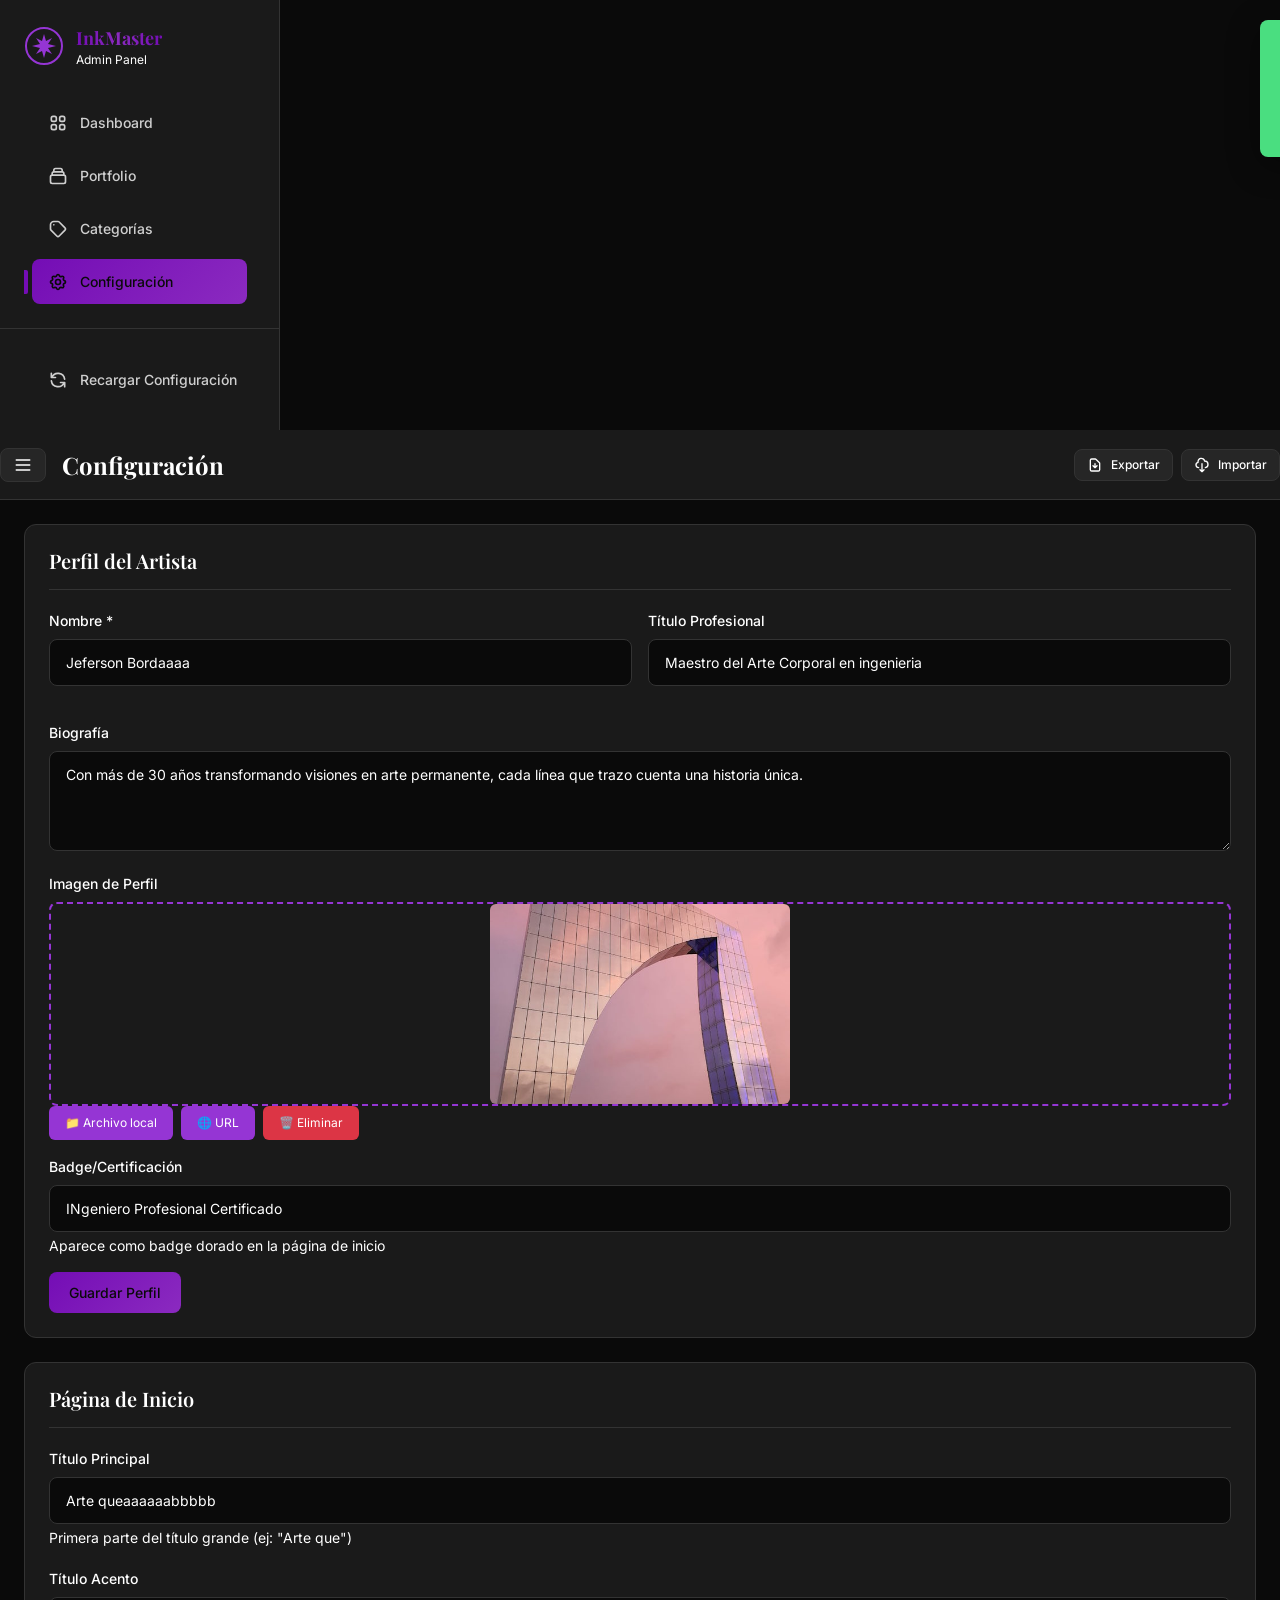
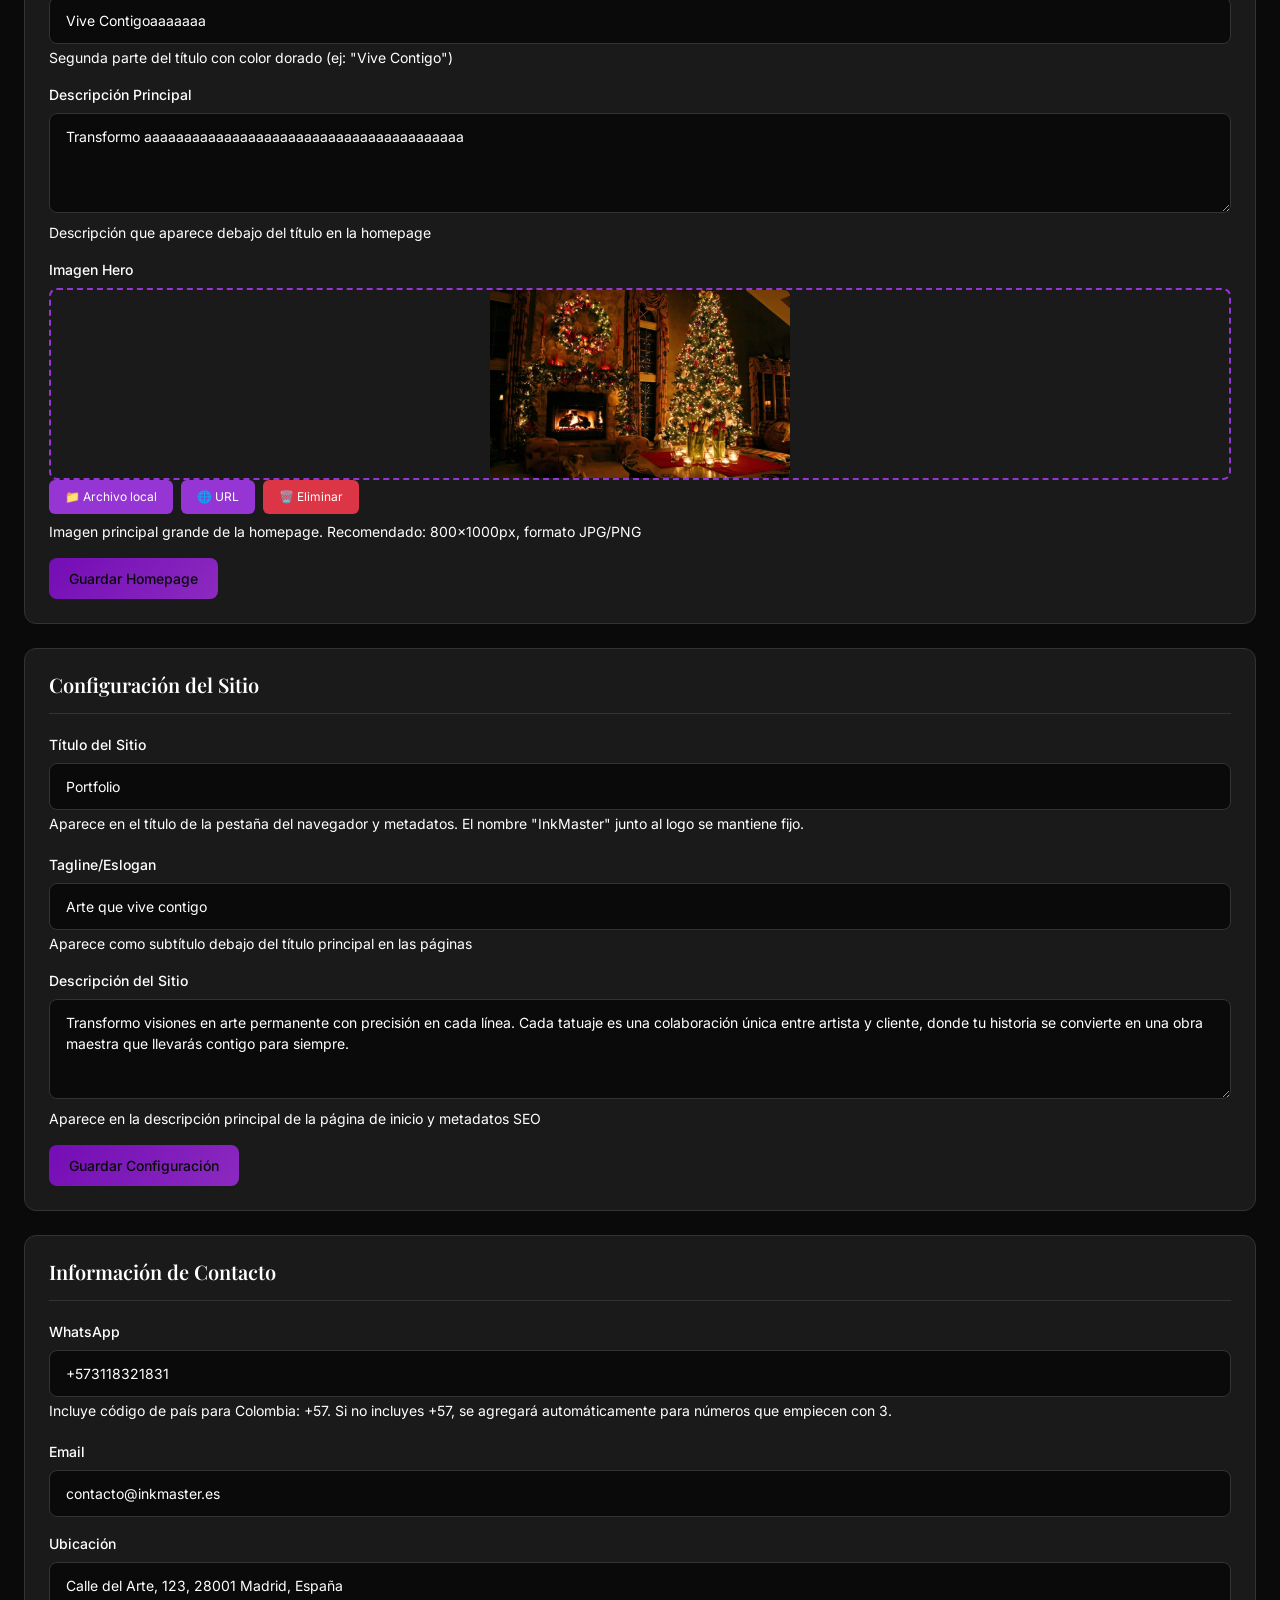
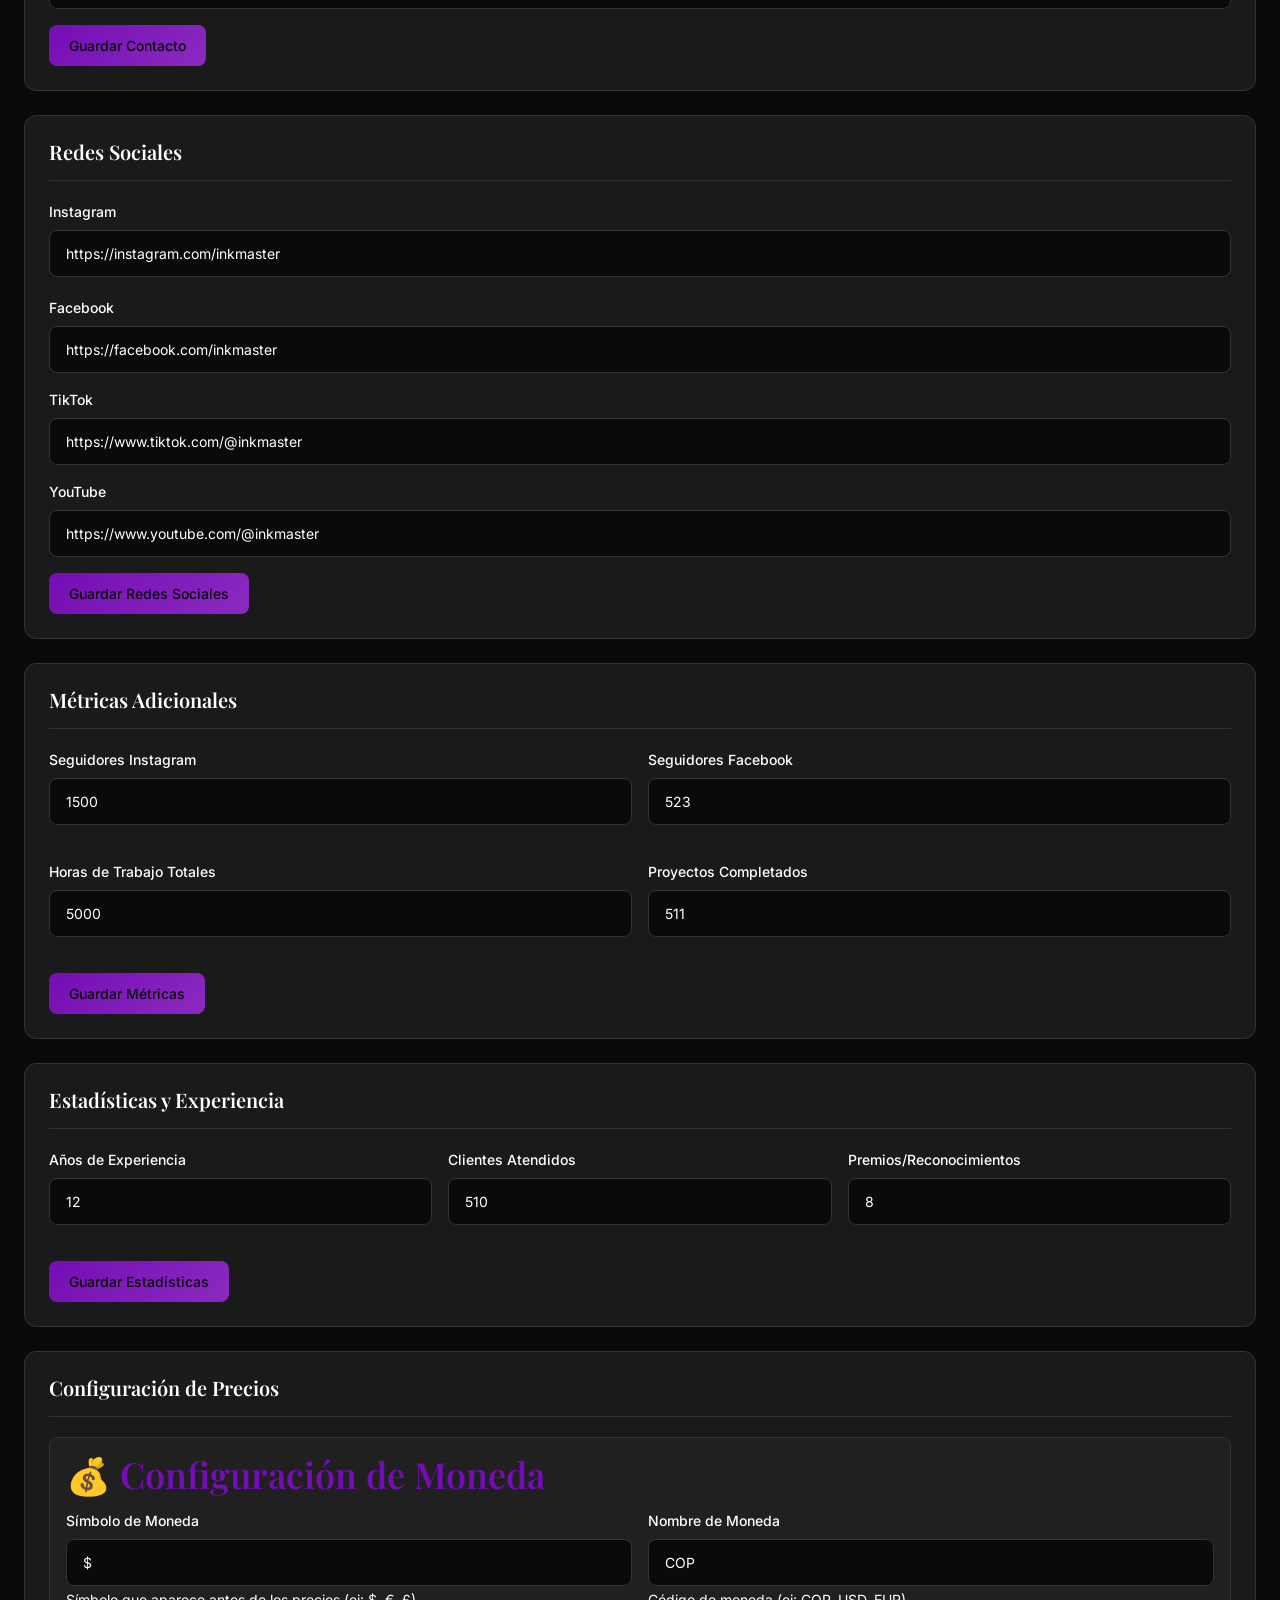
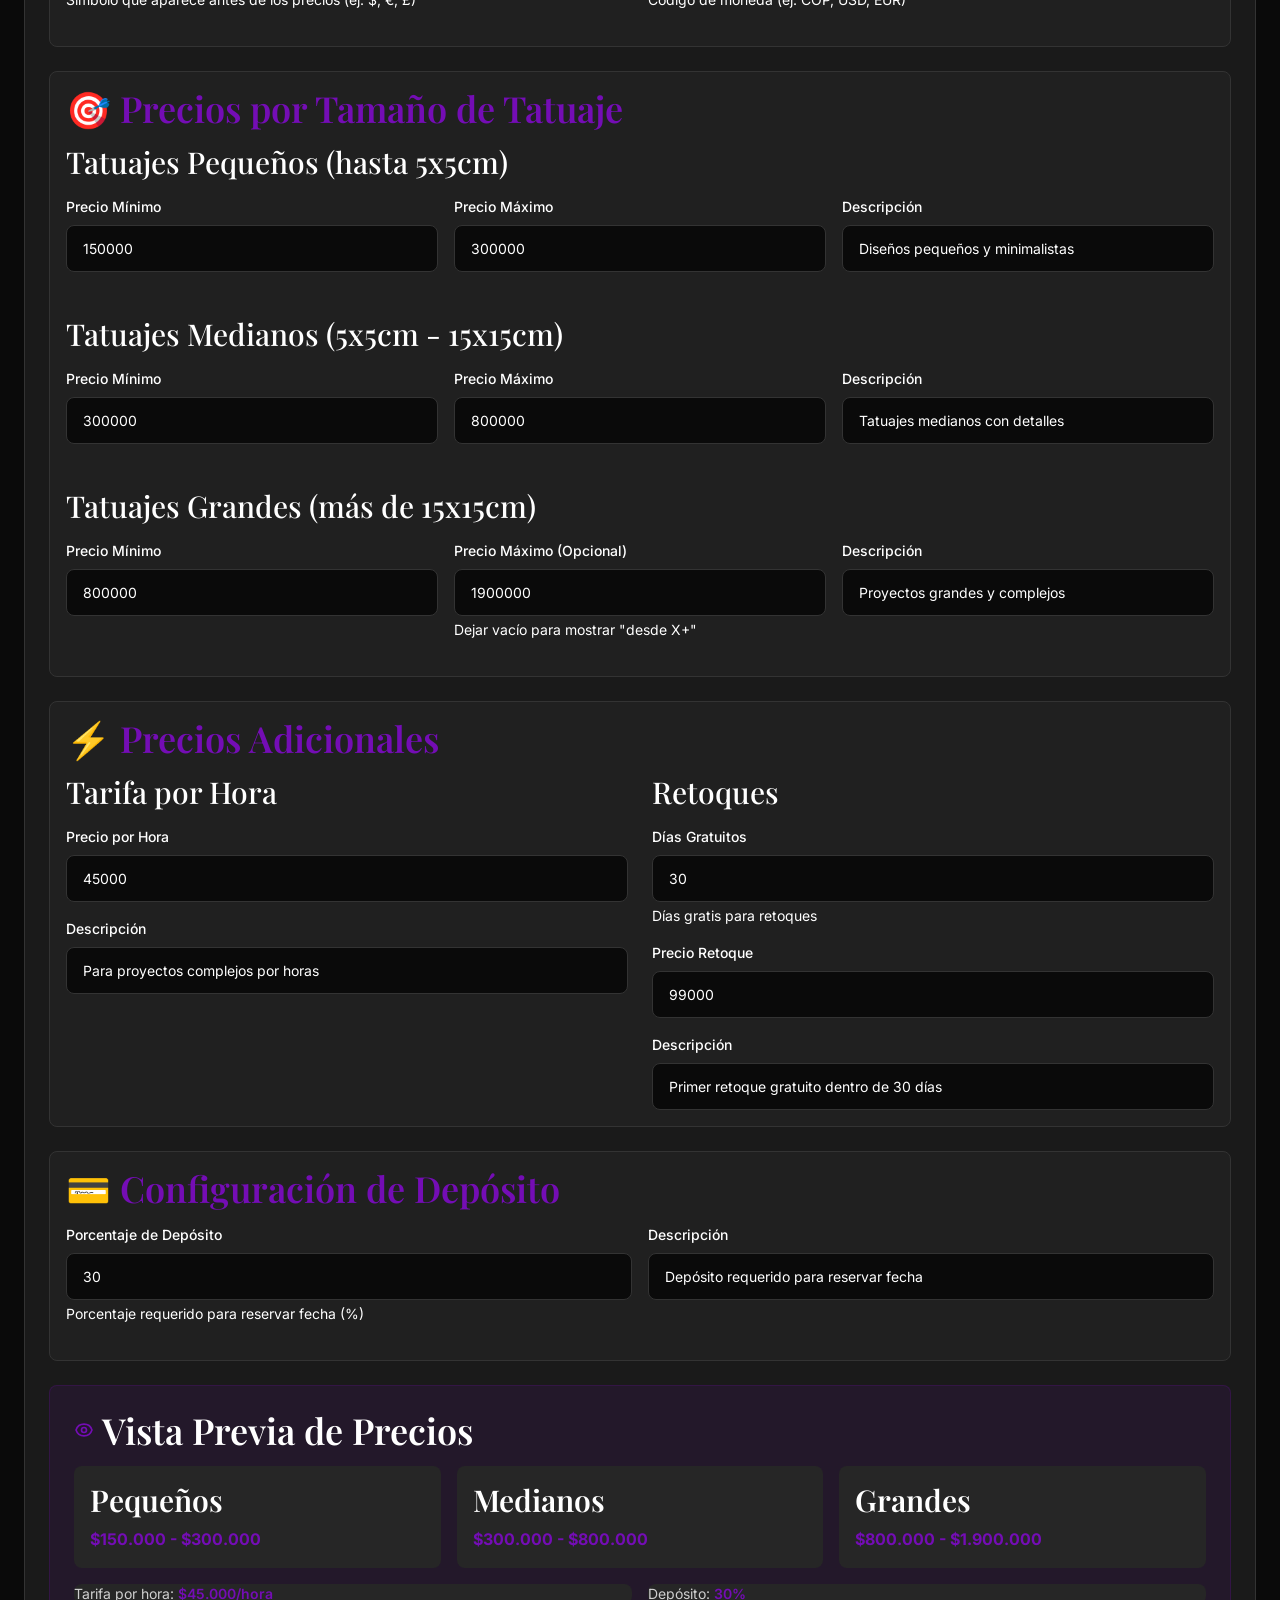
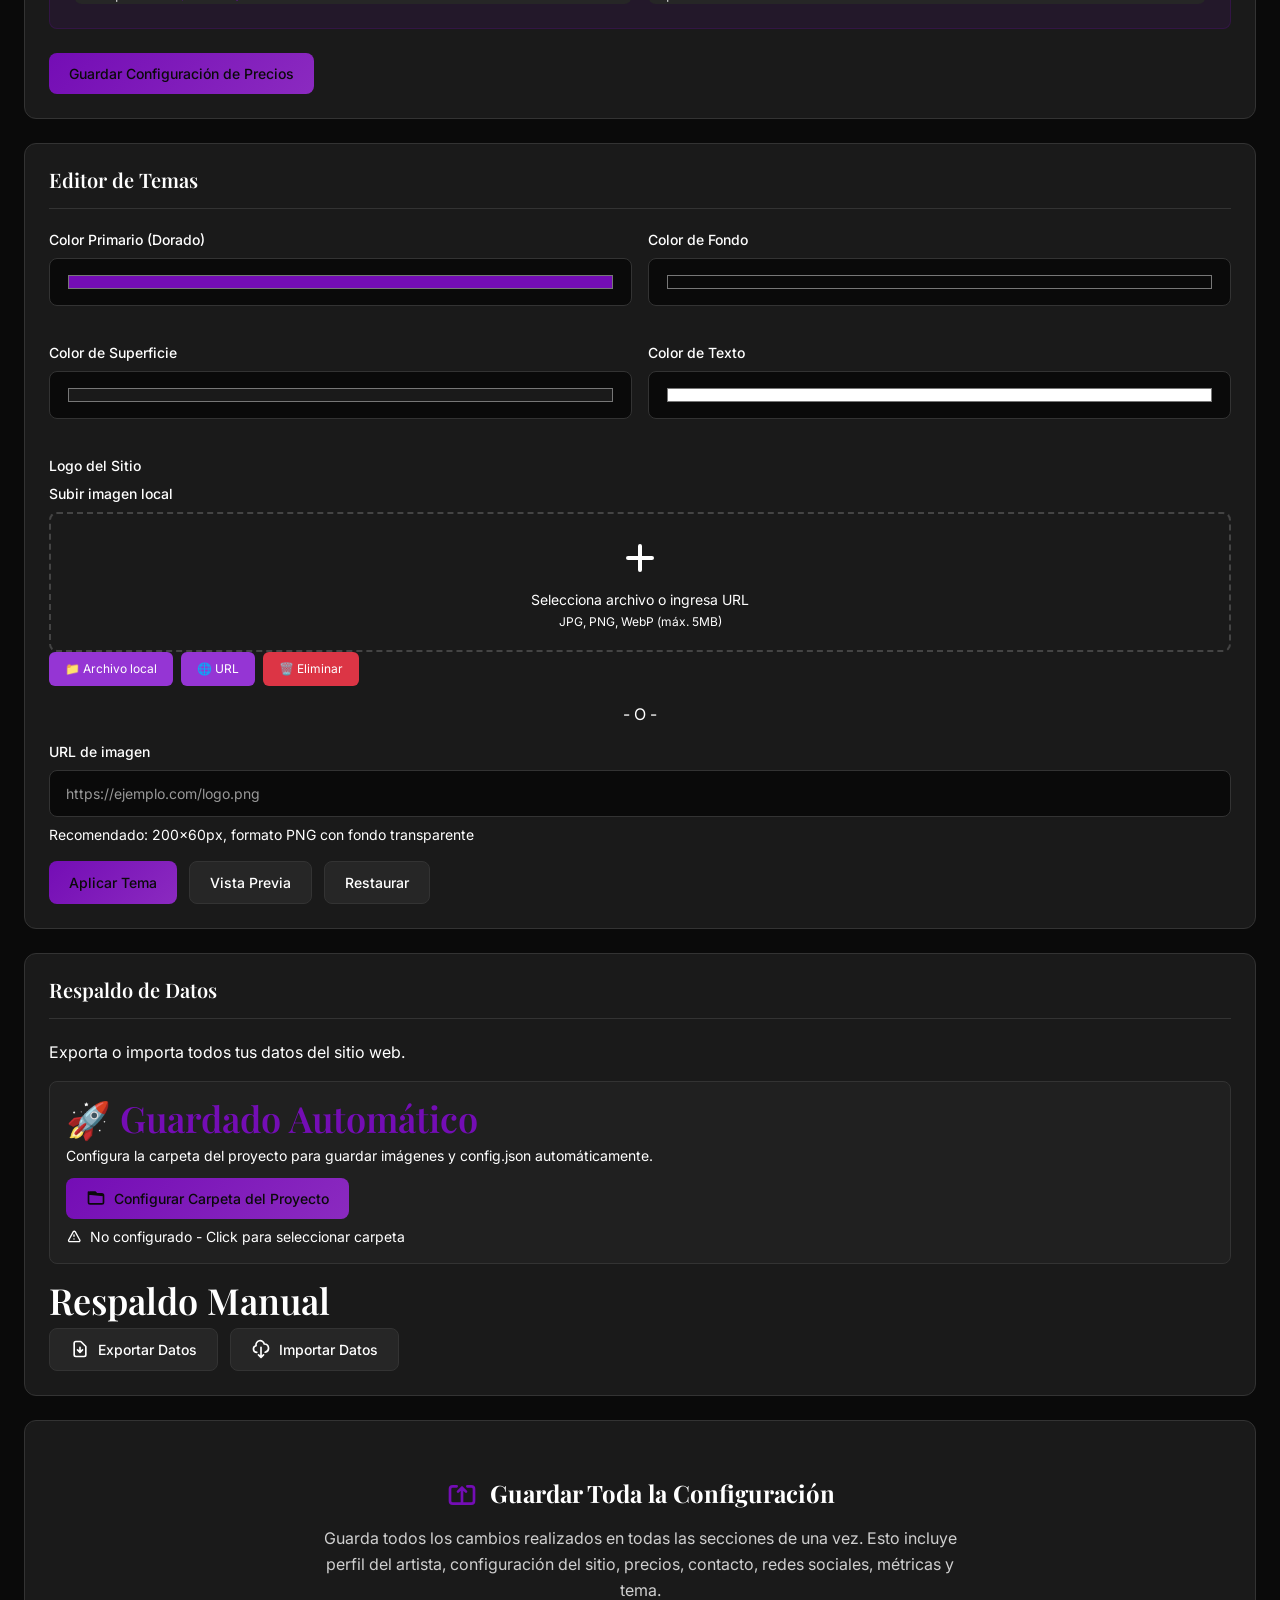
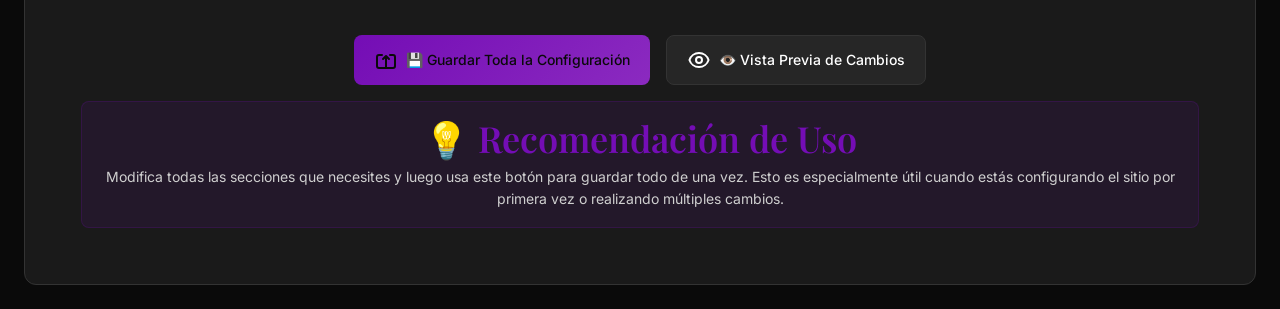
==== admin/settings.html @ 74618339 "🚀 Portfolio completo listo para producción con color morado personalizado Incluye solo archivos nece" ====
<!DOCTYPE html>
<html lang="es">
<head>
    <meta charset="UTF-8">
    <meta name="viewport" content="width=device-width, initial-scale=1.0">
    <title>Configuración - InkMaster Admin</title>
    <link rel="stylesheet" href="../css/main.css">
    <link rel="stylesheet" href="css/admin.css">
</head>
<body class="admin-container">
    <!-- Sidebar -->
    <aside class="admin-sidebar" id="sidebar">
        <div class="p-6">
            <div class="flex items-center gap-3 mb-8">
                <svg class="w-10 h-10" viewBox="0 0 40 40" fill="none">
                    <circle cx="20" cy="20" r="18" stroke="#9535d4" stroke-width="2"/>
                    <path d="M20 8L22 15L28 12L24 18L32 20L24 22L28 28L22 25L20 32L18 25L12 28L16 22L8 20L16 18L12 12L18 15L20 8Z" fill="#9535d4"/>
                </svg>
                <div>
                    <h1 class="font-headline text-lg font-bold text-gradient-gold">InkMaster</h1>
                    <p class="text-xs text-admin-text-tertiary">Admin Panel</p>
                </div>
            </div>
            <nav class="space-y-2">
                <a href="dashboard.html" class="admin-nav-item">
                    <svg class="admin-nav-icon" fill="none" stroke="currentColor" viewBox="0 0 24 24">
                        <path stroke-linecap="round" stroke-linejoin="round" stroke-width="2" d="M4 6a2 2 0 012-2h2a2 2 0 012 2v2a2 2 0 01-2 2H6a2 2 0 01-2-2V6zM14 6a2 2 0 012-2h2a2 2 0 012 2v2a2 2 0 01-2 2h-2a2 2 0 01-2-2V6zM4 16a2 2 0 012-2h2a2 2 0 012 2v2a2 2 0 01-2 2H6a2 2 0 01-2-2v-2zM14 16a2 2 0 012-2h2a2 2 0 012 2v2a2 2 0 01-2 2h-2a2 2 0 01-2-2v-2z"/>
                    </svg>
                    <span class="admin-nav-text">Dashboard</span>
                </a>
                <a href="portfolio.html" class="admin-nav-item">
                    <svg class="admin-nav-icon" fill="none" stroke="currentColor" viewBox="0 0 24 24">
                        <path stroke-linecap="round" stroke-linejoin="round" stroke-width="2" d="M19 11H5m14 0a2 2 0 012 2v6a2 2 0 01-2 2H5a2 2 0 01-2-2v-6a2 2 0 012-2m14 0V9a2 2 0 00-2-2M5 11V9a2 2 0 012-2m0 0V5a2 2 0 012-2h6a2 2 0 012 2v2M7 7h10"/>
                    </svg>
                    <span class="admin-nav-text">Portfolio</span>
                </a>
                <a href="categories.html" class="admin-nav-item">
                    <svg class="admin-nav-icon" fill="none" stroke="currentColor" viewBox="0 0 24 24">
                        <path stroke-linecap="round" stroke-linejoin="round" stroke-width="2" d="M7 7h.01M7 3h5c.512 0 1.024.195 1.414.586l7 7a2 2 0 010 2.828l-7 7a2 2 0 01-2.828 0l-7-7A1.994 1.994 0 013 12V7a4 4 0 014-4z"/>
                    </svg>
                    <span class="admin-nav-text">Categorías</span>
                </a>
                <a href="settings.html" class="admin-nav-item active">
                    <svg class="admin-nav-icon" fill="none" stroke="currentColor" viewBox="0 0 24 24">
                        <path stroke-linecap="round" stroke-linejoin="round" stroke-width="2" d="M10.325 4.317c.426-1.756 2.924-1.756 3.35 0a1.724 1.724 0 002.573 1.066c1.543-.94 3.31.826 2.37 2.37a1.724 1.724 0 001.065 2.572c1.756.426 1.756 2.924 0 3.35a1.724 1.724 0 00-1.066 2.573c.94 1.543-.826 3.31-2.37 2.37a1.724 1.724 0 00-2.572 1.065c-.426 1.756-2.924 1.756-3.35 0a1.724 1.724 0 00-2.573-1.066c-1.543.94-3.31-.826-2.37-2.37a1.724 1.724 0 00-1.065-2.572c-1.756-.426-1.756-2.924 0-3.35a1.724 1.724 0 001.066-2.573c-.94-1.543.826-3.31 2.37-2.37.996.608 2.296.07 2.572-1.065z"/>
                        <path stroke-linecap="round" stroke-linejoin="round" stroke-width="2" d="M15 12a3 3 0 11-6 0 3 3 0 016 0z"/>
                    </svg>
                    <span class="admin-nav-text">Configuración</span>
                </a>
            </nav>
        </div>
        <div class="p-6 border-t border-admin-border">
            <button onclick="window.reloadSettings()" class="admin-nav-item w-full text-left text-accent">
                <svg class="admin-nav-icon" fill="none" stroke="currentColor" viewBox="0 0 24 24">
                    <path stroke-linecap="round" stroke-linejoin="round" stroke-width="2" d="M4 4v5h.582m15.356 2A8.001 8.001 0 004.582 9m0 0H9m11 11v-5h-.581m0 0a8.003 8.003 0 01-15.357-2m15.357 2H15"/>
                </svg>
                <span class="admin-nav-text">Recargar Configuración</span>
            </button>
        </div>
    </aside>

    <!-- Main Content -->
    <main class="admin-main">
        <header class="admin-header flex items-center justify-between px-6">
            <div class="flex items-center gap-4">
                <button onclick="toggleSidebar()" class="lg:hidden admin-btn admin-btn-secondary admin-btn-sm">
                    <svg class="w-5 h-5" fill="none" stroke="currentColor" viewBox="0 0 24 24">
                        <path stroke-linecap="round" stroke-linejoin="round" stroke-width="2" d="M4 6h16M4 12h16M4 18h16"/>
                    </svg>
                </button>
                <h1 class="font-headline text-2xl font-bold text-admin-text-primary">Configuración</h1>
            </div>
            <div class="flex gap-2">
                <button onclick="exportData()" class="admin-btn admin-btn-secondary admin-btn-sm">
                    <svg class="w-4 h-4" fill="none" stroke="currentColor" viewBox="0 0 24 24">
                        <path stroke-linecap="round" stroke-linejoin="round" stroke-width="2" d="M12 10v6m0 0l-3-3m3 3l3-3m2 8H7a2 2 0 01-2-2V5a2 2 0 012-2h5.586a1 1 0 01.707.293l5.414 5.414a1 1 0 01.293.707V19a2 2 0 01-2 2z"/>
                    </svg>
                    Exportar
                </button>
                <button onclick="document.getElementById('importFile').click()" class="admin-btn admin-btn-secondary admin-btn-sm">
                    <svg class="w-4 h-4" fill="none" stroke="currentColor" viewBox="0 0 24 24">
                        <path stroke-linecap="round" stroke-linejoin="round" stroke-width="2" d="M7 16a4 4 0 01-.88-7.903A5 5 0 1115.9 6L16 6a5 5 0 011 9.9M9 19l3 3m0 0l3-3m-3 3V10"/>
                    </svg>
                    Importar
                </button>
            </div>
        </header>

        <div class="p-6 space-y-6">
            <!-- Artist Profile Settings -->
            <div class="admin-card">
                <div class="admin-card-header">
                    <h3 class="admin-card-title">Perfil del Artista</h3>
                </div>
                <form id="artistForm" class="space-y-4">
                    <div class="grid grid-cols-1 md:grid-cols-2 gap-4">
                        <div class="admin-form-group">
                            <label class="admin-label">Nombre *</label>
                            <input type="text" id="artistName" class="admin-input" required>
                        </div>
                        <div class="admin-form-group">
                            <label class="admin-label">Título Profesional</label>
                            <input type="text" id="artistTitle" class="admin-input">
                        </div>
                    </div>
                    <div class="admin-form-group">
                        <label class="admin-label">Biografía</label>
                        <textarea id="artistBio" class="admin-textarea"></textarea>
                    </div>
                    <div class="admin-form-group">
                        <label class="admin-label">Imagen de Perfil</label>
                        <div id="artistImageUploader"></div>
                    </div>
                    <div class="admin-form-group">
                        <label class="admin-label">Badge/Certificación</label>
                        <input type="text" id="artistBadge" class="admin-input" placeholder="Ej: Artista Profesional Certificado">
                        <p class="text-admin-text-tertiary text-sm mt-1">Aparece como badge dorado en la página de inicio</p>
                    </div>
                    <button type="submit" class="admin-btn admin-btn-primary">Guardar Perfil</button>
                </form>
            </div>

            <!-- Homepage Settings -->
            <div class="admin-card">
                <div class="admin-card-header">
                    <h3 class="admin-card-title">Página de Inicio</h3>
                </div>
                <form id="homepageForm" class="space-y-4">
                    <div class="admin-form-group">
                        <label class="admin-label">Título Principal</label>
                        <input type="text" id="homepageTitle" class="admin-input" placeholder="Ej: Arte que">
                        <p class="text-admin-text-tertiary text-sm mt-1">Primera parte del título grande (ej: "Arte que")</p>
                    </div>
                    <div class="admin-form-group">
                        <label class="admin-label">Título Acento</label>
                        <input type="text" id="homepageTitleAccent" class="admin-input" placeholder="Ej: Vive Contigo">
                        <p class="text-admin-text-tertiary text-sm mt-1">Segunda parte del título con color dorado (ej: "Vive Contigo")</p>
                    </div>
                    <div class="admin-form-group">
                        <label class="admin-label">Descripción Principal</label>
                        <textarea id="homepageDescription" class="admin-textarea" placeholder="Ej: Transformo visiones en arte permanente con precisión en cada línea..."></textarea>
                        <p class="text-admin-text-tertiary text-sm mt-1">Descripción que aparece debajo del título en la homepage</p>
                    </div>
                    <div class="admin-form-group">
                        <label class="admin-label">Imagen Hero</label>
                        <div id="homepageHeroUploader"></div>
                        <p class="text-admin-text-tertiary text-sm mt-2">Imagen principal grande de la homepage. Recomendado: 800x1000px, formato JPG/PNG</p>
                    </div>
                    <button type="submit" class="admin-btn admin-btn-primary">Guardar Homepage</button>
                </form>
            </div>

            <!-- Site Settings -->
            <div class="admin-card">
                <div class="admin-card-header">
                    <h3 class="admin-card-title">Configuración del Sitio</h3>
                </div>
                <form id="siteForm" class="space-y-4">
                    <div class="admin-form-group">
                        <label class="admin-label">Título del Sitio</label>
                        <input type="text" id="siteTitle" class="admin-input" placeholder="Ej: InkMaster Portfolio">
                        <p class="text-admin-text-tertiary text-sm mt-1">Aparece en el título de la pestaña del navegador y metadatos. El nombre "InkMaster" junto al logo se mantiene fijo.</p>
                    </div>
                    <div class="admin-form-group">
                        <label class="admin-label">Tagline/Eslogan</label>
                        <input type="text" id="siteTagline" class="admin-input" placeholder="Ej: Arte que vive contigo">
                        <p class="text-admin-text-tertiary text-sm mt-1">Aparece como subtítulo debajo del título principal en las páginas</p>
                    </div>
                    <div class="admin-form-group">
                        <label class="admin-label">Descripción del Sitio</label>
                        <textarea id="siteDescription" class="admin-textarea" placeholder="Ej: Tatuajes personalizados de alta calidad con precisión en cada línea"></textarea>
                        <p class="text-admin-text-tertiary text-sm mt-1">Aparece en la descripción principal de la página de inicio y metadatos SEO</p>
                    </div>
                    <button type="submit" class="admin-btn admin-btn-primary">Guardar Configuración</button>
                </form>
            </div>

            <!-- Contact Settings -->
            <div class="admin-card">
                <div class="admin-card-header">
                    <h3 class="admin-card-title">Información de Contacto</h3>
                </div>
                <form id="contactForm" class="space-y-4">
                    <div class="admin-form-group">
                        <label class="admin-label">WhatsApp</label>
                        <input type="tel" id="whatsapp" class="admin-input" placeholder="+57 311 832 1831">
                        <p class="text-admin-text-tertiary text-sm mt-1">
                            Incluye código de país para Colombia: +57. Si no incluyes +57, se agregará automáticamente para números que empiecen con 3.
                        </p>
                    </div>
                    <div class="admin-form-group">
                        <label class="admin-label">Email</label>
                        <input type="email" id="email" class="admin-input">
                    </div>
                    <div class="admin-form-group">
                        <label class="admin-label">Ubicación</label>
                        <input type="text" id="location" class="admin-input">
                    </div>
                    <button type="submit" class="admin-btn admin-btn-primary">Guardar Contacto</button>
                </form>
            </div>

            <!-- Social Media Settings -->
            <div class="admin-card">
                <div class="admin-card-header">
                    <h3 class="admin-card-title">Redes Sociales</h3>
                </div>
                <form id="socialForm" class="space-y-4">
                    <div class="admin-form-group">
                        <label class="admin-label">Instagram</label>
                        <input type="url" id="instagram" class="admin-input" placeholder="https://instagram.com/tu_usuario">
                    </div>
                    <div class="admin-form-group">
                        <label class="admin-label">Facebook</label>
                        <input type="url" id="facebook" class="admin-input" placeholder="https://facebook.com/tu_pagina">
                    </div>
                    <div class="admin-form-group">
                        <label class="admin-label">TikTok</label>
                        <input type="url" id="tiktok" class="admin-input" placeholder="https://tiktok.com/@tu_usuario">
                    </div>
                    <div class="admin-form-group">
                        <label class="admin-label">YouTube</label>
                        <input type="url" id="youtube" class="admin-input" placeholder="https://youtube.com/c/tu_canal">
                    </div>
                    <button type="submit" class="admin-btn admin-btn-primary">Guardar Redes Sociales</button>
                </form>
            </div>

            <!-- Additional Stats -->
            <div class="admin-card">
                <div class="admin-card-header">
                    <h3 class="admin-card-title">Métricas Adicionales</h3>
                </div>
                <form id="metricsForm" class="space-y-4">
                    <div class="grid grid-cols-1 md:grid-cols-2 gap-4">
                        <div class="admin-form-group">
                            <label class="admin-label">Seguidores Instagram</label>
                            <input type="number" id="instagramFollowers" class="admin-input" min="0" placeholder="10000">
                        </div>
                        <div class="admin-form-group">
                            <label class="admin-label">Seguidores Facebook</label>
                            <input type="number" id="facebookFollowers" class="admin-input" min="0" placeholder="5000">
                        </div>
                        <div class="admin-form-group">
                            <label class="admin-label">Horas de Trabajo Totales</label>
                            <input type="number" id="workHours" class="admin-input" min="0" placeholder="5000">
                        </div>
                        <div class="admin-form-group">
                            <label class="admin-label">Proyectos Completados</label>
                            <input type="number" id="projects" class="admin-input" min="0" placeholder="800">
                        </div>
                    </div>
                    <button type="submit" class="admin-btn admin-btn-primary">Guardar Métricas</button>
                </form>
            </div>

            <!-- Statistics & Experience -->
            <div class="admin-card">
                <div class="admin-card-header">
                    <h3 class="admin-card-title">Estadísticas y Experiencia</h3>
                </div>
                <form id="statsForm" class="space-y-4">
                    <div class="grid grid-cols-1 md:grid-cols-3 gap-4">
                        <div class="admin-form-group">
                            <label class="admin-label">Años de Experiencia</label>
                            <input type="number" id="experience" class="admin-input" min="0">
                        </div>
                        <div class="admin-form-group">
                            <label class="admin-label">Clientes Atendidos</label>
                            <input type="number" id="clients" class="admin-input" min="0">
                        </div>
                        <div class="admin-form-group">
                            <label class="admin-label">Premios/Reconocimientos</label>
                            <input type="number" id="awards" class="admin-input" min="0">
                        </div>
                    </div>
                    <button type="submit" class="admin-btn admin-btn-primary">Guardar Estadísticas</button>
                </form>
            </div>

            <!-- Pricing Configuration -->
            <div class="admin-card">
                <div class="admin-card-header">
                    <h3 class="admin-card-title">Configuración de Precios</h3>
                </div>
                <form id="pricingForm" class="space-y-6">
                    <!-- Currency Settings -->
                    <div class="bg-surface/50 p-4 rounded-lg border border-border">
                        <h4 class="font-semibold text-accent mb-4">💰 Configuración de Moneda</h4>
                        <div class="grid grid-cols-1 md:grid-cols-2 gap-4">
                            <div class="admin-form-group">
                                <label class="admin-label">Símbolo de Moneda</label>
                                <input type="text" id="currencySymbol" class="admin-input" placeholder="$" maxlength="3">
                                <p class="text-admin-text-tertiary text-sm mt-1">Símbolo que aparece antes de los precios (ej: $, €, £)</p>
                            </div>
                            <div class="admin-form-group">
                                <label class="admin-label">Nombre de Moneda</label>
                                <input type="text" id="currencyName" class="admin-input" placeholder="COP">
                                <p class="text-admin-text-tertiary text-sm mt-1">Código de moneda (ej: COP, USD, EUR)</p>
                            </div>
                        </div>
                    </div>

                    <!-- Tattoo Size Pricing -->
                    <div class="bg-surface/50 p-4 rounded-lg border border-border">
                        <h4 class="font-semibold text-accent mb-4">🎯 Precios por Tamaño de Tatuaje</h4>

                        <!-- Small Tattoos -->
                        <div class="space-y-4 mb-6">
                            <h5 class="font-medium text-text-primary">Tatuajes Pequeños (hasta 5x5cm)</h5>
                            <div class="grid grid-cols-1 md:grid-cols-3 gap-4">
                                <div class="admin-form-group">
                                    <label class="admin-label">Precio Mínimo</label>
                                    <input type="number" id="smallPriceMin" class="admin-input" min="0" step="1000" placeholder="350000">
                                </div>
                                <div class="admin-form-group">
                                    <label class="admin-label">Precio Máximo</label>
                                    <input type="number" id="smallPriceMax" class="admin-input" min="0" step="1000" placeholder="650000">
                                </div>
                                <div class="admin-form-group">
                                    <label class="admin-label">Descripción</label>
                                    <input type="text" id="smallDescription" class="admin-input" placeholder="Diseños pequeños y minimalistas">
                                </div>
                            </div>
                        </div>

                        <!-- Medium Tattoos -->
                        <div class="space-y-4 mb-6">
                            <h5 class="font-medium text-text-primary">Tatuajes Medianos (5x5cm - 15x15cm)</h5>
                            <div class="grid grid-cols-1 md:grid-cols-3 gap-4">
                                <div class="admin-form-group">
                                    <label class="admin-label">Precio Mínimo</label>
                                    <input type="number" id="mediumPriceMin" class="admin-input" min="0" step="1000" placeholder="650000">
                                </div>
                                <div class="admin-form-group">
                                    <label class="admin-label">Precio Máximo</label>
                                    <input type="number" id="mediumPriceMax" class="admin-input" min="0" step="1000" placeholder="1800000">
                                </div>
                                <div class="admin-form-group">
                                    <label class="admin-label">Descripción</label>
                                    <input type="text" id="mediumDescription" class="admin-input" placeholder="Tatuajes medianos con detalles">
                                </div>
                            </div>
                        </div>

                        <!-- Large Tattoos -->
                        <div class="space-y-4">
                            <h5 class="font-medium text-text-primary">Tatuajes Grandes (más de 15x15cm)</h5>
                            <div class="grid grid-cols-1 md:grid-cols-3 gap-4">
                                <div class="admin-form-group">
                                    <label class="admin-label">Precio Mínimo</label>
                                    <input type="number" id="largePriceMin" class="admin-input" min="0" step="1000" placeholder="1800000">
                                </div>
                                <div class="admin-form-group">
                                    <label class="admin-label">Precio Máximo (Opcional)</label>
                                    <input type="number" id="largePriceMax" class="admin-input" min="0" step="1000" placeholder="">
                                    <p class="text-admin-text-tertiary text-sm mt-1">Dejar vacío para mostrar "desde X+"</p>
                                </div>
                                <div class="admin-form-group">
                                    <label class="admin-label">Descripción</label>
                                    <input type="text" id="largeDescription" class="admin-input" placeholder="Proyectos grandes y complejos">
                                </div>
                            </div>
                        </div>
                    </div>

                    <!-- Additional Pricing -->
                    <div class="bg-surface/50 p-4 rounded-lg border border-border">
                        <h4 class="font-semibold text-accent mb-4">⚡ Precios Adicionales</h4>
                        <div class="grid grid-cols-1 md:grid-cols-2 gap-6">

                            <!-- Hourly Rate -->
                            <div class="space-y-4">
                                <h5 class="font-medium text-text-primary">Tarifa por Hora</h5>
                                <div class="admin-form-group">
                                    <label class="admin-label">Precio por Hora</label>
                                    <input type="number" id="hourlyRate" class="admin-input" min="0" step="1000" placeholder="450000">
                                </div>
                                <div class="admin-form-group">
                                    <label class="admin-label">Descripción</label>
                                    <input type="text" id="hourlyDescription" class="admin-input" placeholder="Para proyectos complejos por horas">
                                </div>
                            </div>

                            <!-- Touchup Pricing -->
                            <div class="space-y-4">
                                <h5 class="font-medium text-text-primary">Retoques</h5>
                                <div class="admin-form-group">
                                    <label class="admin-label">Días Gratuitos</label>
                                    <input type="number" id="touchupFreeDays" class="admin-input" min="0" max="365" placeholder="30">
                                    <p class="text-admin-text-tertiary text-sm mt-1">Días gratis para retoques</p>
                                </div>
                                <div class="admin-form-group">
                                    <label class="admin-label">Precio Retoque</label>
                                    <input type="number" id="touchupPrice" class="admin-input" min="0" step="1000" placeholder="220000">
                                </div>
                                <div class="admin-form-group">
                                    <label class="admin-label">Descripción</label>
                                    <input type="text" id="touchupDescription" class="admin-input" placeholder="Primer retoque gratuito dentro de 30 días">
                                </div>
                            </div>
                        </div>
                    </div>

                    <!-- Deposit Settings -->
                    <div class="bg-surface/50 p-4 rounded-lg border border-border">
                        <h4 class="font-semibold text-accent mb-4">💳 Configuración de Depósito</h4>
                        <div class="grid grid-cols-1 md:grid-cols-2 gap-4">
                            <div class="admin-form-group">
                                <label class="admin-label">Porcentaje de Depósito</label>
                                <input type="number" id="depositPercentage" class="admin-input" min="0" max="100" placeholder="30">
                                <p class="text-admin-text-tertiary text-sm mt-1">Porcentaje requerido para reservar fecha (%)</p>
                            </div>
                            <div class="admin-form-group">
                                <label class="admin-label">Descripción</label>
                                <input type="text" id="depositDescription" class="admin-input" placeholder="Depósito requerido para reservar fecha">
                            </div>
                        </div>
                    </div>

                    <!-- Preview Section -->
                    <div class="bg-accent/10 border border-accent/20 rounded-lg p-6">
                        <h4 class="font-semibold text-text-primary mb-4 flex items-center gap-2">
                            <svg class="w-5 h-5 text-accent" fill="none" stroke="currentColor" viewBox="0 0 24 24">
                                <path stroke-linecap="round" stroke-linejoin="round" stroke-width="2" d="M15 12a3 3 0 11-6 0 3 3 0 016 0z"/>
                                <path stroke-linecap="round" stroke-linejoin="round" stroke-width="2" d="M2.458 12C3.732 7.943 7.523 5 12 5c4.478 0 8.268 2.943 9.542 7-1.274 4.057-5.064 7-9.542 7-4.477 0-8.268-2.943-9.542-7z"/>
                            </svg>
                            Vista Previa de Precios
                        </h4>
                        <div class="grid grid-cols-1 md:grid-cols-3 gap-4" id="pricingPreview">
                            <div class="bg-surface p-4 rounded-lg">
                                <h5 class="font-semibold text-text-primary mb-2">Pequeños</h5>
                                <p class="text-accent font-bold" id="previewSmall">$350.000 - $650.000</p>
                            </div>
                            <div class="bg-surface p-4 rounded-lg">
                                <h5 class="font-semibold text-text-primary mb-2">Medianos</h5>
                                <p class="text-accent font-bold" id="previewMedium">$650.000 - $1.800.000</p>
                            </div>
                            <div class="bg-surface p-4 rounded-lg">
                                <h5 class="font-semibold text-text-primary mb-2">Grandes</h5>
                                <p class="text-accent font-bold" id="previewLarge">$1.800.000+</p>
                            </div>
                        </div>
                        <div class="mt-4 grid grid-cols-1 md:grid-cols-2 gap-4">
                            <div class="bg-surface p-3 rounded-lg">
                                <p class="text-sm text-text-secondary">Tarifa por hora: <span class="text-accent font-semibold" id="previewHourly">$450.000/hora</span></p>
                            </div>
                            <div class="bg-surface p-3 rounded-lg">
                                <p class="text-sm text-text-secondary">Depósito: <span class="text-accent font-semibold" id="previewDeposit">30%</span></p>
                            </div>
                        </div>
                    </div>

                    <button type="submit" class="admin-btn admin-btn-primary">Guardar Configuración de Precios</button>
                </form>
            </div>

            <!-- Theme Editor -->
            <div class="admin-card">
                <div class="admin-card-header">
                    <h3 class="admin-card-title">Editor de Temas</h3>
                </div>
                <form id="themeForm" class="space-y-4">
                    <div class="grid grid-cols-1 md:grid-cols-2 gap-4">
                        <div class="admin-form-group">
                            <label class="admin-label">Color Primario (Dorado)</label>
                            <input type="color" id="primaryColor" class="admin-input h-12" value="#9535d4">
                        </div>
                        <div class="admin-form-group">
                            <label class="admin-label">Color de Fondo</label>
                            <input type="color" id="backgroundColor" class="admin-input h-12" value="#000000">
                        </div>
                        <div class="admin-form-group">
                            <label class="admin-label">Color de Superficie</label>
                            <input type="color" id="surfaceColor" class="admin-input h-12" value="#262626">
                        </div>
                        <div class="admin-form-group">
                            <label class="admin-label">Color de Texto</label>
                            <input type="color" id="textColor" class="admin-input h-12" value="#FFFFFF">
                        </div>
                    </div>
                    <div class="admin-form-group">
                        <label class="admin-label">Logo del Sitio</label>
                        <div class="space-y-4">
                            <div>
                                <label class="admin-label text-sm">Subir imagen local</label>
                                <div id="logoImageUploader"></div>
                            </div>
                            <div class="text-center text-admin-text-tertiary">- O -</div>
                            <div>
                                <label class="admin-label text-sm">URL de imagen</label>
                                <input type="url" id="logoUrl" class="admin-input" placeholder="https://ejemplo.com/logo.png">
                            </div>
                        </div>
                        <p class="text-admin-text-tertiary text-sm mt-2">Recomendado: 200x60px, formato PNG con fondo transparente</p>
                    </div>
                    <div class="flex gap-3">
                        <button type="submit" class="admin-btn admin-btn-primary">Aplicar Tema</button>
                        <button type="button" onclick="previewTheme()" class="admin-btn admin-btn-secondary">Vista Previa</button>
                        <button type="button" onclick="resetTheme()" class="admin-btn admin-btn-secondary">Restaurar</button>
                    </div>
                </form>
            </div>

            <!-- Backup & Data -->
            <div class="admin-card">
                <div class="admin-card-header">
                    <h3 class="admin-card-title">Respaldo de Datos</h3>
                </div>
                <div class="space-y-4">
                    <p class="text-admin-text-secondary">Exporta o importa todos tus datos del sitio web.</p>

                    <!-- Configuración de Carpeta Automática -->
                    <div class="bg-surface/50 p-4 rounded-lg border border-border">
                        <h4 class="font-semibold text-accent mb-2">🚀 Guardado Automático</h4>
                        <p class="text-admin-text-secondary text-sm mb-3">Configura la carpeta del proyecto para guardar imágenes y config.json automáticamente.</p>
                        <button onclick="configureProjectFolder()" class="admin-btn admin-btn-primary">
                            <svg class="w-5 h-5" fill="none" stroke="currentColor" viewBox="0 0 24 24">
                                <path stroke-linecap="round" stroke-linejoin="round" stroke-width="2" d="M3 7v10a2 2 0 002 2h14a2 2 0 002-2V9a2 2 0 00-2-2H5a2 2 0 00-2-2V7zm0 0a2 2 0 012-2h6l2 2h6a2 2 0 012 2z"/>
                            </svg>
                            Configurar Carpeta del Proyecto
                        </button>
                        <div id="folderStatus" class="mt-2 text-sm text-admin-text-tertiary"></div>
                    </div>

                    <!-- Exportar/Importar Manual -->
                    <div>
                        <h4 class="font-semibold text-admin-text-primary mb-2">Respaldo Manual</h4>
                        <div class="flex gap-3">
                            <button onclick="exportData()" class="admin-btn admin-btn-secondary">
                                <svg class="w-5 h-5" fill="none" stroke="currentColor" viewBox="0 0 24 24">
                                    <path stroke-linecap="round" stroke-linejoin="round" stroke-width="2" d="M12 10v6m0 0l-3-3m3 3l3-3m2 8H7a2 2 0 01-2-2V5a2 2 0 012-2h5.586a1 1 0 01.707.293l5.414 5.414a1 1 0 01.293.707V19a2 2 0 01-2 2z"/>
                                </svg>
                                Exportar Datos
                            </button>
                            <input type="file" id="importFile" accept=".json" style="display: none;" onchange="importData(this)">
                            <button onclick="document.getElementById('importFile').click()" class="admin-btn admin-btn-secondary">
                                <svg class="w-5 h-5" fill="none" stroke="currentColor" viewBox="0 0 24 24">
                                    <path stroke-linecap="round" stroke-linejoin="round" stroke-width="2" d="M7 16a4 4 0 01-.88-7.903A5 5 0 1115.9 6L16 6a5 5 0 011 9.9M9 19l3 3m0 0l3-3m-3 3V10"/>
                                </svg>
                                Importar Datos
                            </button>
                        </div>
                    </div>
                </div>
            </div>

            <!-- Save All Configuration Button -->
            <div class="admin-card bg-gradient-to-r from-accent/10 to-accent/20 border-accent/30">
                <div class="p-8 text-center space-y-4">
                    <div class="flex items-center justify-center gap-3 mb-4">
                        <svg class="w-8 h-8 text-accent" fill="none" stroke="currentColor" viewBox="0 0 24 24">
                            <path stroke-linecap="round" stroke-linejoin="round" stroke-width="2" d="M8 7H5a2 2 0 00-2 2v9a2 2 0 002 2h14a2 2 0 002-2V9a2 2 0 00-2-2h-3m-1 4l-3-3m0 0l-3 3m3-3v12"/>
                        </svg>
                        <h3 class="font-headline text-2xl font-bold text-text-primary">Guardar Toda la Configuración</h3>
                    </div>
                    <p class="text-text-secondary max-w-2xl mx-auto">
                        Guarda todos los cambios realizados en todas las secciones de una vez. Esto incluye perfil del artista, configuración del sitio, precios, contacto, redes sociales, métricas y tema.
                    </p>
                    <div class="flex flex-col sm:flex-row gap-4 justify-center pt-4">
                        <button onclick="saveAllConfiguration()" class="admin-btn admin-btn-primary text-lg px-8 py-4 glow-gold">
                            <svg class="w-6 h-6" fill="none" stroke="currentColor" viewBox="0 0 24 24">
                                <path stroke-linecap="round" stroke-linejoin="round" stroke-width="2" d="M8 7H5a2 2 0 00-2 2v9a2 2 0 002 2h14a2 2 0 002-2V9a2 2 0 00-2-2h-3m-1 4l-3-3m0 0l-3 3m3-3v12"/>
                            </svg>
                            💾 Guardar Toda la Configuración
                        </button>
                        <button onclick="previewAllChanges()" class="admin-btn admin-btn-secondary text-lg px-8 py-4">
                            <svg class="w-6 h-6" fill="none" stroke="currentColor" viewBox="0 0 24 24">
                                <path stroke-linecap="round" stroke-linejoin="round" stroke-width="2" d="M15 12a3 3 0 11-6 0 3 3 0 016 0z"/>
                                <path stroke-linecap="round" stroke-linejoin="round" stroke-width="2" d="M2.458 12C3.732 7.943 7.523 5 12 5c4.478 0 8.268 2.943 9.542 7-1.274 4.057-5.064 7-9.542 7-4.477 0-8.268-2.943-9.542-7z"/>
                            </svg>
                            👁️ Vista Previa de Cambios
                        </button>
                    </div>
                    <div class="mt-6 p-4 bg-accent/10 rounded-lg border border-accent/20">
                        <h4 class="font-semibold text-accent mb-2">💡 Recomendación de Uso</h4>
                        <p class="text-text-secondary text-sm leading-relaxed">
                            Modifica todas las secciones que necesites y luego usa este botón para guardar todo de una vez.
                            Esto es especialmente útil cuando estás configurando el sitio por primera vez o realizando múltiples cambios.
                        </p>
                    </div>
                </div>
            </div>
        </div>
    </main>

    <!-- Notification -->
    <div id="notification" class="admin-notification">
        <span id="notificationText"></span>
    </div>

    <!-- ConfigUpdater lee directamente desde config.json - Sin configuración embebida -->

    <!-- ConfigUpdater modificado -->
    <script>
        // ConfigUpdater sin fetch para evitar CORS
        class ConfigUpdater {
            constructor() {
                this.config = {};
                this.isDirty = false;
                console.log('⚙️ Config Updater inicializado (modo local)');
                // No auto-cargar - se carga manualmente en el orden correcto
            }

            async loadConfig() {
                // Estructura base completa que siempre debe existir
                const baseConfig = {
                    "site": {
                        "title": "InkMaster Portfolio",
                        "tagline": "Arte que vive contigo",
                        "description": "Transformo visiones en arte permanente con precisión en cada línea. Cada tatuaje es una colaboración única entre artista y cliente, donde tu historia se convierte en una obra maestra que llevarás contigo para siempre."
                    },
                    "artist": {
                        "name": "Alejandro Morales",
                        "title": "Maestro del Arte Corporal",
                        "bio": "Con más de 10 años transformando visiones en arte permanente, cada línea que trazo cuenta una historia única.",
                        "badge": "Artista Profesional Certificado",
                        "experience": 10,
                        "clients": 500,
                        "awards": 15,
                        "whatsapp": "+34600000000",
                        "email": "contacto@inkmaster.es",
                        "location": "Calle del Arte, 123, 28001 Madrid, España",
                        "instagram": "https://instagram.com/inkmaster",
                        "facebook": "https://facebook.com/inkmaster",
                        "tiktok": "",
                        "youtube": "",
                        "workHours": 5000,
                        "projects": 800,
                        "instagramFollowers": 0,
                        "facebookFollowers": 0
                    },
                    "theme": {
                        "colors": {
                            "primary": "#9535d4",
                            "accent": "#9535d4",
                            "background": "#0a0a0a",
                            "surface": "#1a1a1a",
                            "textPrimary": "#ffffff"
                        },
                        "logo": null
                    },
                    "images": {
                        "hero": null,
                        "artistProfile": null,
                        "homepage": {
                            "hero": null,
                            "featured1": null,
                            "featured2": null,
                            "featured3": null
                        },
                        "artist": {
                            "profile": null,
                            "gallery": []
                        }
                    },
                    "texts": {
                        "homepage": {
                            "heroTitle": "Arte que",
                            "heroTitleAccent": "Vive Contigo",
                            "heroDescription": "Transformo visiones en arte permanente con precisión en cada línea. Cada tatuaje es una colaboración única entre artista y cliente, donde tu historia se convierte en una obra maestra que llevarás contigo para siempre."
                        }
                    },
                    "categories": [
                        {
                            "id": "realismo",
                            "name": "Realismo",
                            "description": "Detalles fotográficos que capturan la esencia de retratos y escenas con precisión impresionante.",
                            "image": "imagenes/categories/realismo.png",
                            "tags": ["color", "detallado", "grande", "moderno"],
                            "badge": "Alta Demanda",
                            "complexity": "high",
                            "link": "portfolio_gallery.html",
                            "active": true
                        },
                        {
                            "id": "geometrico",
                            "name": "Geométrico",
                            "description": "Patrones precisos y formas matemáticas que crean composiciones equilibradas y modernas.",
                            "image": "imagenes/categories/geometrico.png",
                            "tags": ["blackwork", "detallado", "moderno", "minimalista"],
                            "badge": "",
                            "complexity": "high",
                            "link": "portfolio_gallery.html",
                            "active": true
                        },
                        {
                            "id": "japones",
                            "name": "Japonés Irezumi",
                            "description": "Arte tradicional con dragones, koi y elementos de la cultura japonesa en composiciones completas.",
                            "image": "imagenes/categories/japones.png",
                            "tags": ["color", "tradicional", "grande", "cultural"],
                            "badge": "Tradicional",
                            "complexity": "high",
                            "link": "portfolio_gallery.html",
                            "active": true
                        },
                        {
                            "id": "blackwork",
                            "name": "Blackwork",
                            "description": "Tinta negra sólida con diseños contundentes que destacan por su simplicidad y elegancia atemporal.",
                            "image": "imagenes/categories/blackwork.jpg",
                            "tags": ["blackwork", "bold", "moderno", "minimalista"],
                            "badge": "",
                            "complexity": "medium",
                            "link": "portfolio_gallery.html",
                            "active": true
                        },
                        {
                            "id": "dotwork",
                            "name": "Dotwork",
                            "description": "Técnica meticulosa de puntillismo que crea texturas y gradientes únicos con miles de puntos precisos.",
                            "image": "imagenes/categories/dotwork.jpg",
                            "tags": ["blackwork", "detallado", "moderno", "stippling"],
                            "badge": "",
                            "complexity": "high",
                            "link": "portfolio_gallery.html",
                            "active": true
                        },
                        {
                            "id": "acuarela",
                            "name": "Acuarela",
                            "description": "Colores vibrantes que fluyen como pinceladas de acuarela, creando efectos únicos y artísticos.",
                            "image": "imagenes/categories/acuarela.jpg",
                            "tags": ["color", "artístico", "moderno", "abstracto"],
                            "badge": "Artístico",
                            "complexity": "medium",
                            "link": "portfolio_gallery.html",
                            "active": true
                        },
                        {
                            "id": "neo-tradicional",
                            "name": "Neo-Tradicional",
                            "description": "Evolución del estilo clásico americano con líneas gruesas, colores sólidos y motivos icónicos modernos.",
                            "image": "imagenes/categories/neo-tradicional.jpg",
                            "tags": ["color", "bold", "tradicional", "clásico"],
                            "badge": "",
                            "complexity": "medium",
                            "link": "portfolio_gallery.html",
                            "active": true
                        }
                    ]
                };

                try {
                    // Intentar cargar config.json real con cache buster
                    const response = await fetch(`../config.json?_=${Date.now()}`);
                    if (response.ok) {
                        const loadedConfig = await response.json();
                        console.log('📄 Config.json cargado:', loadedConfig);

                        // IMPORTANTE: Base como estructura + config.json sobrescribe
                        this.config = this.deepMerge(baseConfig, loadedConfig);
                        console.log('✅ Configuración cargada desde config.json (cache-bust)');
                        console.log('🎯 Config final:', this.config);

                        this.isDirty = false;
                        return this.config;
                    } else {
                        console.warn('⚠️ No se pudo cargar config.json, usando estructura base');
                        this.config = baseConfig;
                        return this.config;
                    }
                } catch (error) {
                    console.warn('⚠️ Error cargando config.json, usando estructura base:', error);
                    this.config = baseConfig;
                    return this.config;
                }
            }


            updateConfig(updates) {
                this.config = this.deepMerge(this.config, updates);
                this.isDirty = true;
                console.log('📝 Configuración actualizada en memoria');
                return this.config;
            }

            deepMerge(target, source) {
                const result = { ...target };
                for (const key in source) {
                    if (source[key] && typeof source[key] === 'object' && !Array.isArray(source[key])) {
                        result[key] = this.deepMerge(result[key] || {}, source[key]);
                    } else {
                        result[key] = source[key];
                    }
                }
                return result;
            }

            async saveConfig() {
                try {
                    console.log('💾 Guardando configuración únicamente en config.json...');
                    this.isDirty = false;

                    // Intentar guardar automáticamente con File System Access API
                    try {
                        await this.saveConfigDirectly();
                        console.log('✅ config.json guardado automáticamente');
                    } catch (directError) {
                        console.warn('⚠️ Guardado automático no disponible:', directError.message);
                        // Fallback: generar descarga manual
                        this.exportConfigJson();
                    }

                    this.dispatchConfigSaved();
                    return { success: true, message: 'config.json actualizado correctamente' };
                } catch (error) {
                    console.error('❌ Error guardando config.json:', error);
                    return { success: false, error: error.message };
                }
            }

            async saveConfigDirectly() {
                // Verificar si el navegador soporta File System Access API
                if (!('showDirectoryPicker' in window)) {
                    throw new Error('Navegador no soporta File System Access API');
                }

                // Obtener acceso a la carpeta del proyecto (usar el mismo que las imágenes)
                let projectDir = window.localAPI.projectDirectoryHandle;
                if (!projectDir) {
                    // Intentar obtener el directorio como lo haría para imágenes
                    projectDir = await window.localAPI.getProjectDirectory();
                    if (!projectDir) {
                        throw new Error('No se pudo acceder a la carpeta del proyecto');
                    }
                }

                try {
                    // Crear/sobrescribir config.json
                    const fileHandle = await projectDir.getFileHandle('config.json', { create: true });
                    const writable = await fileHandle.createWritable();

                    // Escribir la configuración como JSON formateado
                    const configJson = JSON.stringify(this.config, null, 2);
                    await writable.write(configJson);
                    await writable.close();

                    console.log('✅ config.json guardado automáticamente en carpeta del proyecto');
                    return { success: true, message: 'config.json guardado automáticamente' };

                } catch (error) {
                    console.error('Error guardando config.json:', error);
                    throw new Error('Error escribiendo config.json: ' + error.message);
                }
            }


            hasUnsavedChanges() {
                return this.isDirty;
            }

            getConfig() {
                return { ...this.config };
            }

            getConfigValue(path) {
                const keys = path.split('.');
                let value = this.config;
                for (const key of keys) {
                    if (value && typeof value === 'object') {
                        value = value[key];
                    } else {
                        return undefined;
                    }
                }
                return value;
            }

            exportConfig() {
                const exportData = {
                    config: this.config,
                    exported: new Date().toISOString(),
                    version: '1.0'
                };
                const blob = new Blob([JSON.stringify(exportData, null, 2)], { type: 'application/json' });
                const url = URL.createObjectURL(blob);
                const a = document.createElement('a');
                a.href = url;
                a.download = `inkmaster-config-${new Date().toISOString().split('T')[0]}.json`;
                document.body.appendChild(a);
                a.click();
                document.body.removeChild(a);
                URL.revokeObjectURL(url);
                console.log('📤 Configuración exportada');
            }

            exportConfigJson() {
                // Exportar solo la configuración actual para reemplazar config.json
                const blob = new Blob([JSON.stringify(this.config, null, 2)], { type: 'application/json' });
                const url = URL.createObjectURL(blob);
                const a = document.createElement('a');
                a.href = url;
                a.download = 'config.json';
                document.body.appendChild(a);
                a.click();
                document.body.removeChild(a);
                URL.revokeObjectURL(url);

                console.log('📤 config.json generado para descarga');

                const instruction = `
🔔 ACCIÓN REQUERIDA:
1. Se ha descargado el archivo "config.json" actualizado
2. Reemplaza el archivo "config.json" en la raíz del proyecto
3. Recarga las páginas públicas para ver los cambios

Esto actualizará permanentemente la configuración del sitio.
                `;

                if (window.showNotification) {
                    showNotification(instruction, 'success', 8000);
                } else {
                    alert(instruction);
                }
            }

            async importConfig(file) {
                try {
                    const text = await file.text();
                    const importedData = JSON.parse(text);
                    if (importedData.config && typeof importedData.config === 'object') {
                        this.config = importedData.config;
                        this.isDirty = true;
                        this.saveBackup();
                        console.log('📥 Configuración importada exitosamente');
                        return { success: true, message: 'Configuración importada correctamente' };
                    } else {
                        throw new Error('Formato de archivo inválido');
                    }
                } catch (error) {
                    console.error('❌ Error importando configuración:', error);
                    return { success: false, error: error.message };
                }
            }

            dispatchConfigSaved() {
                const event = new CustomEvent('configSaved', {
                    detail: { config: this.config, timestamp: Date.now() }
                });
                document.dispatchEvent(event);
            }
        }

        // Instancia global
        window.configUpdater = new ConfigUpdater();
    </script>

    <script>
        // Adapter para compatibilidad con localAPI
        window.localAPI = {
            // Directorio compartido para acceso a archivos
            projectDirectoryHandle: null,

            async getArtist() {
                const config = window.configUpdater.getConfig();
                return config.artist || {};
            },
            async getSiteConfig() {
                const config = window.configUpdater.getConfig();
                return config.site || {};
            },
            async getTheme() {
                const config = window.configUpdater.getConfig();
                return config.theme || { colors: { primary: '#9535d4' } };
            },
            updateArtistData(data) {
                window.configUpdater.updateConfig({ artist: data });
                return window.configUpdater.saveConfig();
            },
            updateSiteConfig(data) {
                window.configUpdater.updateConfig({ site: data });
                return window.configUpdater.saveConfig();
            },
            updateTheme(data) {
                window.configUpdater.updateConfig({ theme: data });
                return window.configUpdater.saveConfig();
            },
            exportConfig() {
                return window.configUpdater.exportConfig();
            },
            importConfig(file, callback) {
                window.configUpdater.importConfig(file).then(result => {
                    callback(result.success, result.error ? { message: result.error } : null);
                });
            },

            // Compartir las funciones de directorio con las imágenes
            async getProjectDirectory() {
                // Intentar usar directorio previamente seleccionado
                if (this.projectDirectoryHandle) {
                    try {
                        // Verificar que aún tenemos permisos
                        if (await this.projectDirectoryHandle.queryPermission({ mode: 'readwrite' }) === 'granted') {
                            return this.projectDirectoryHandle;
                        }
                    } catch (error) {
                        console.log('Permisos expirados, solicitando nuevamente');
                    }
                }

                // Pedir al usuario que seleccione la carpeta del proyecto
                try {
                    const dirHandle = await window.showDirectoryPicker({
                        mode: 'readwrite',
                        startIn: 'documents'
                    });

                    // Verificar que es la carpeta correcta (que contenga config.json o admin/)
                    try {
                        await dirHandle.getFileHandle('config.json');
                        console.log('✅ Carpeta del proyecto identificada por config.json');
                    } catch {
                        try {
                            await dirHandle.getDirectoryHandle('admin');
                            console.log('✅ Carpeta del proyecto identificada por carpeta admin/');
                        } catch {
                            if (window.showNotification) {
                                showNotification('⚠️ Asegúrate de seleccionar la carpeta raíz del proyecto (la que contiene config.json)', 'warning', 8000);
                            }
                        }
                    }

                    this.projectDirectoryHandle = dirHandle;

                    if (window.showNotification) {
                        showNotification('✅ Carpeta del proyecto configurada. ¡Ahora las imágenes y config.json se guardarán automáticamente!', 'success', 5000);
                    }

                    return dirHandle;
                } catch (error) {
                    if (error.name === 'AbortError') {
                        throw new Error('Usuario canceló la selección de carpeta');
                    }
                    throw new Error('Error seleccionando carpeta: ' + error.message);
                }
            },
            async handleImageUpload(file, type, callback) {
                if (!file) return;

                // Intentar guardar automáticamente con File System Access API
                try {
                    const success = await this.saveFileDirectly(file, type);
                    if (success) {
                        console.log(`✅ Imagen ${type} guardada automáticamente en carpeta`);
                        if (callback) callback(success);
                        return success;
                    }
                } catch (error) {
                    console.warn('⚠️ Guardado automático no disponible:', error.message);
                }

                // Fallback: método manual (instrucciones)
                return this.handleImageUploadManual(file, type, callback);
            },

            async saveFileDirectly(file, type) {
                // Verificar si el navegador soporta File System Access API
                if (!('showDirectoryPicker' in window)) {
                    throw new Error('Navegador no soporta File System Access API');
                }

                // Obtener o pedir acceso a la carpeta del proyecto
                let projectDir = await this.getProjectDirectory();
                if (!projectDir) {
                    throw new Error('No se pudo acceder a la carpeta del proyecto');
                }

                // Mapear tipos a subcarpetas
                const folderMap = {
                    'artistProfile': 'imagenes/artist',
                    'heroImage': 'imagenes/homepage',
                    'logo': 'imagenes',
                    'portfolioImage': 'imagenes/portafolio',
                    'categoryImage': 'imagenes/categories'
                };

                const folderPath = folderMap[type] || 'imagenes';

                // Generar nombre de archivo único
                const timestamp = Date.now();
                const extension = file.name.split('.').pop().toLowerCase();
                const prefix = type === 'artistProfile' ? 'profile' :
                              type === 'heroImage' ? 'hero' :
                              type === 'logo' ? 'logo' :
                              type === 'categoryImage' ? 'category' : 'image';
                const fileName = `${prefix}_${timestamp}.${extension}`;

                // Crear/acceder a la subcarpeta
                const folders = folderPath.split('/');
                let currentDir = projectDir;

                for (const folder of folders) {
                    try {
                        currentDir = await currentDir.getDirectoryHandle(folder, { create: true });
                    } catch (error) {
                        console.error(`Error creando carpeta ${folder}:`, error);
                        throw new Error(`No se pudo crear la carpeta ${folder}`);
                    }
                }

                // Crear el archivo
                const fileHandle = await currentDir.getFileHandle(fileName, { create: true });
                const writable = await fileHandle.createWritable();

                // Escribir el contenido del archivo
                await writable.write(file);
                await writable.close();

                // Crear ruta relativa para config.json
                const relativePath = `${folderPath}/${fileName}`;

                // Actualizar configuración automáticamente
                const updates = {};
                if (type === 'artistProfile') {
                    updates.images = {
                        artistProfile: relativePath,
                        artist: { profile: relativePath }
                    };
                } else if (type === 'heroImage') {
                    updates.images = {
                        hero: relativePath,
                        homepage: { hero: relativePath }
                    };
                } else if (type === 'logo') {
                    updates.theme = { logo: relativePath };
                }

                // Guardar en configuración
                window.configUpdater.updateConfig(updates);
                await window.configUpdater.saveConfig();

                // Mostrar notificación de éxito
                if (window.showNotification) {
                    showNotification(`✅ Imagen guardada automáticamente: ${fileName}`, 'success', 5000);
                }

                console.log(`📁 Archivo guardado en: ${folderPath}/${fileName}`);
                return relativePath;
            },

            async getProjectDirectory() {
                // Intentar usar directorio previamente seleccionado
                if (this.projectDirectoryHandle) {
                    try {
                        // Verificar que aún tenemos permisos
                        if (await this.projectDirectoryHandle.queryPermission({ mode: 'readwrite' }) === 'granted') {
                            return this.projectDirectoryHandle;
                        }
                    } catch (error) {
                        console.log('Permisos expirados, solicitando nuevamente');
                    }
                }

                // Pedir al usuario que seleccione la carpeta del proyecto
                try {
                    const dirHandle = await window.showDirectoryPicker({
                        mode: 'readwrite',
                        startIn: 'documents'
                    });

                    // Verificar que es la carpeta correcta (que contenga config.json o admin/)
                    try {
                        await dirHandle.getFileHandle('config.json');
                        console.log('✅ Carpeta del proyecto identificada por config.json');
                    } catch {
                        try {
                            await dirHandle.getDirectoryHandle('admin');
                            console.log('✅ Carpeta del proyecto identificada por carpeta admin/');
                        } catch {
                            if (window.showNotification) {
                                showNotification('⚠️ Asegúrate de seleccionar la carpeta raíz del proyecto (la que contiene config.json)', 'warning', 8000);
                            }
                        }
                    }

                    this.projectDirectoryHandle = dirHandle;

                    if (window.showNotification) {
                        showNotification('✅ Carpeta del proyecto configurada. ¡Ahora las imágenes se guardarán automáticamente!', 'success', 5000);
                    }

                    return dirHandle;
                } catch (error) {
                    if (error.name === 'AbortError') {
                        throw new Error('Usuario canceló la selección de carpeta');
                    }
                    throw new Error('Error seleccionando carpeta: ' + error.message);
                }
            },

            handleImageUploadManual(file, type, callback) {
                // Generar nombre de archivo y ruta según el tipo
                const timestamp = Date.now();
                const extension = file.name.split('.').pop().toLowerCase();

                let fileName, folderPath, relativePath;

                switch(type) {
                    case 'artistProfile':
                        fileName = `profile_${timestamp}.${extension}`;
                        folderPath = 'imagenes/artist';
                        relativePath = `imagenes/artist/${fileName}`;
                        break;
                    case 'heroImage':
                        fileName = `hero_${timestamp}.${extension}`;
                        folderPath = 'imagenes/homepage';
                        relativePath = `imagenes/homepage/${fileName}`;
                        break;
                    case 'logo':
                        fileName = `logo_${timestamp}.${extension}`;
                        folderPath = 'imagenes';
                        relativePath = `imagenes/${fileName}`;
                        break;
                    default:
                        fileName = `image_${timestamp}.${extension}`;
                        folderPath = 'imagenes';
                        relativePath = `imagenes/${fileName}`;
                }

                console.log(`📁 Imagen debe guardarse en: ${relativePath}`);

                // Convertir a base64 para preview inmediato
                const reader = new FileReader();
                reader.onload = (e) => {
                    const base64 = e.target.result;

                    // Guardar ruta relativa en configuración (no base64)
                    const updates = {};
                    if (type === 'artistProfile') {
                        updates.images = {
                            artistProfile: relativePath,
                            artist: { profile: relativePath }
                        };
                    } else if (type === 'heroImage') {
                        updates.images = {
                            hero: relativePath,
                            homepage: { hero: relativePath }
                        };
                    } else if (type === 'logo') {
                        updates.theme = { logo: relativePath };
                    }

                    // Actualizar configuración con ruta relativa
                    window.configUpdater.updateConfig(updates);
                    window.configUpdater.saveConfig();

                    console.log(`✅ Ruta de imagen ${type} guardada: ${relativePath}`);
                    console.log(`📌 ACCIÓN REQUERIDA: Copia manualmente el archivo a la carpeta ${folderPath}/ con nombre ${fileName}`);

                    // Mostrar instrucción al usuario
                    this.showImageSaveInstruction(file.name, folderPath, fileName);

                    if (callback) callback(base64); // Para preview inmediato
                };
                reader.readAsDataURL(file);

                return relativePath;
            },

            showImageSaveInstruction(originalName, folderPath, newFileName) {
                const instruction = `
🔔 ACCIÓN REQUERIDA PARA GUARDAR IMAGEN:

1️⃣ Copia el archivo "${originalName}" desde tu computadora
2️⃣ Navega a la carpeta del proyecto: ${folderPath}/
3️⃣ Pega el archivo y renómbralo exactamente como: ${newFileName}

📂 RUTA COMPLETA: ${folderPath}/${newFileName}

✅ CARPETAS DISPONIBLES:
• imagenes/homepage/ - Para imágenes de la página principal
• imagenes/artist/ - Para imágenes del perfil del artista
• imagenes/ - Para logos y otros elementos

⚠️ IMPORTANTE:
- El nombre debe ser exacto para que funcione
- Una vez copiado, recarga las páginas públicas para verlo
- La configuración ya fue actualizada con la ruta correcta

💡 TIP: Puedes usar URLs externas si prefieres no guardar archivos localmente.
                `;

                if (window.showNotification) {
                    showNotification(instruction, 'info', 15000); // 15 segundos
                } else {
                    alert(instruction);
                }

                console.log(`📋 INSTRUCCIONES DETALLADAS:\n${instruction}`);

                // También crear un modal más detallado
                this.createImageInstructionModal(originalName, folderPath, newFileName);
            },

            createImageInstructionModal(originalName, folderPath, newFileName) {
                // Crear modal con instrucciones detalladas
                const modalId = 'imageInstructionModal';
                let existingModal = document.getElementById(modalId);
                if (existingModal) {
                    existingModal.remove();
                }

                const modal = document.createElement('div');
                modal.id = modalId;
                modal.style.cssText = `
                    position: fixed;
                    top: 0;
                    left: 0;
                    right: 0;
                    bottom: 0;
                    background: rgba(0,0,0,0.8);
                    z-index: 10000;
                    display: flex;
                    align-items: center;
                    justify-content: center;
                    padding: 20px;
                `;

                modal.innerHTML = `
                    <div style="background: #1a1a1a; padding: 30px; border-radius: 12px; max-width: 600px; width: 100%; border: 2px solid #9535d4;">
                        <h3 style="color: #9535d4; margin-top: 0; font-size: 1.5rem;">📂 Instrucciones para Guardar Imagen</h3>

                        <div style="background: #2a2a2a; padding: 20px; border-radius: 8px; margin: 20px 0;">
                            <h4 style="color: #E5C158; margin-top: 0;">🎯 Pasos a Seguir:</h4>
                            <ol style="color: #ffffff; line-height: 1.6;">
                                <li><strong>Localiza tu archivo:</strong> "${originalName}"</li>
                                <li><strong>Navega a:</strong> <code style="background: #000; padding: 2px 6px; border-radius: 4px;">${folderPath}/</code></li>
                                <li><strong>Copia y renombra a:</strong> <code style="background: #000; padding: 2px 6px; border-radius: 4px; color: #9535d4;">${newFileName}</code></li>
                                <li><strong>Recarga las páginas</strong> públicas para ver el cambio</li>
                            </ol>
                        </div>

                        <div style="background: #2a2a3a; padding: 15px; border-radius: 8px; border-left: 4px solid #9535d4; margin: 20px 0;">
                            <p style="color: #ffffff; margin: 0; font-size: 0.9rem;">
                                <strong>💡 Alternativa:</strong> Puedes usar URLs externas (https://...) en lugar de archivos locales si prefieres no gestionar archivos.
                            </p>
                        </div>

                        <div style="text-align: center; margin-top: 25px;">
                            <button onclick="document.getElementById('${modalId}').remove()"
                                style="background: #9535d4; color: white; border: none; padding: 12px 30px; border-radius: 6px; cursor: pointer; font-size: 1rem;">
                                ✅ Entendido
                            </button>
                        </div>
                    </div>
                `;

                document.body.appendChild(modal);

                // Auto-cerrar después de 30 segundos
                setTimeout(() => {
                    if (document.getElementById(modalId)) {
                        document.getElementById(modalId).remove();
                    }
                }, 30000);
            }
        };

        // Clase ImageUploader completa
        class ImageUploader {
            constructor(containerId) {
                this.containerId = containerId;
                this.value = '';
                this.file = null;
                this.createUploader();
            }

            createUploader() {
                const container = document.getElementById(this.containerId);
                if (!container) return;

                container.innerHTML = `
                    <div class="image-upload-area">
                        <!-- File Upload -->
                        <input type="file" id="${this.containerId}_file" class="hidden" accept="image/*">
                        <div class="upload-preview" id="${this.containerId}_preview">
                            <div class="upload-placeholder">
                                <svg class="w-12 h-12 text-admin-text-tertiary mx-auto mb-2" fill="none" stroke="currentColor" viewBox="0 0 24 24">
                                    <path stroke-linecap="round" stroke-linejoin="round" stroke-width="2" d="M12 6v6m0 0v6m0-6h6m-6 0H6"></path>
                                </svg>
                                <p class="text-admin-text-secondary text-sm">Selecciona archivo o ingresa URL</p>
                                <p class="text-admin-text-tertiary text-xs mt-1">JPG, PNG, WebP (máx. 5MB)</p>
                            </div>
                        </div>

                        <!-- Actions -->
                        <div class="upload-actions mt-3 flex gap-2">
                            <button type="button" class="upload-btn-select btn-sm" onclick="document.getElementById('${this.containerId}_file').click()">
                                📁 Archivo local
                            </button>
                            <button type="button" class="upload-btn-url btn-sm" onclick="window.imageUploaders['${this.containerId}'].toggleUrlInput()">
                                🌐 URL
                            </button>
                            <button type="button" class="upload-btn-remove btn-sm" onclick="window.imageUploaders['${this.containerId}'].removeImage()">
                                🗑️ Eliminar
                            </button>
                        </div>

                        <!-- URL Input (hidden by default) -->
                        <div class="url-input-area mt-3 hidden" id="${this.containerId}_urlArea">
                            <input type="url" id="${this.containerId}_url" class="admin-input" placeholder="https://ejemplo.com/imagen.jpg">
                            <div class="flex gap-2 mt-2">
                                <button type="button" class="upload-btn-select btn-sm" onclick="window.imageUploaders['${this.containerId}'].loadFromUrl()">
                                    ✅ Cargar URL
                                </button>
                                <button type="button" class="upload-btn-secondary btn-sm" onclick="window.imageUploaders['${this.containerId}'].hideUrlInput()">
                                    ❌ Cancelar
                                </button>
                            </div>
                        </div>
                    </div>
                `;

                // Configurar event listeners
                const fileInput = document.getElementById(`${this.containerId}_file`);
                const preview = document.getElementById(`${this.containerId}_preview`);

                fileInput.addEventListener('change', (e) => {
                    this.handleFileSelect(e);
                });

                preview.addEventListener('click', () => {
                    if (!this.value) {
                        fileInput.click();
                    }
                });

                // Registrar en global para acceso desde botones
                if (!window.imageUploaders) window.imageUploaders = {};
                window.imageUploaders[this.containerId] = this;

                this.addStyles();
            }

            addStyles() {
                if (document.getElementById('imageUploader-styles')) return;

                const style = document.createElement('style');
                style.id = 'imageUploader-styles';
                style.textContent = `
                    .image-upload-area {
                        width: 100%;
                    }
                    .upload-preview {
                        border: 2px dashed #444;
                        border-radius: 8px;
                        padding: 20px;
                        text-align: center;
                        cursor: pointer;
                        transition: all 0.3s ease;
                        background: #1a1a1a;
                        min-height: 120px;
                        display: flex;
                        align-items: center;
                        justify-content: center;
                    }
                    .upload-preview:hover {
                        border-color: #9535d4;
                        background: #2a1a3a;
                    }
                    .upload-preview.has-image {
                        padding: 0;
                        border-color: #9535d4;
                    }
                    .upload-preview img {
                        width: 100%;
                        max-width: 300px;
                        max-height: 200px;
                        object-fit: cover;
                        border-radius: 6px;
                    }
                    .upload-placeholder {
                        width: 100%;
                    }
                    .upload-btn-select, .upload-btn-remove, .upload-btn-url, .upload-btn-secondary {
                        background: #9535d4;
                        color: white;
                        padding: 8px 16px;
                        border: none;
                        border-radius: 6px;
                        cursor: pointer;
                        font-size: 12px;
                        transition: all 0.3s ease;
                    }
                    .upload-btn-select:hover, .upload-btn-url:hover {
                        background: #7c2db8;
                        transform: translateY(-1px);
                    }
                    .upload-btn-remove {
                        background: #dc3545;
                    }
                    .upload-btn-remove:hover {
                        background: #c82333;
                    }
                    .upload-btn-secondary {
                        background: #6c757d;
                    }
                    .upload-btn-secondary:hover {
                        background: #5a6268;
                    }
                    .url-input-area.hidden {
                        display: none;
                    }
                `;
                document.head.appendChild(style);
            }

            async handleFileSelect(e) {
                const file = e.target.files[0];
                if (!file) return;

                // Validar tipo
                if (!file.type.startsWith('image/')) {
                    this.showError('Por favor selecciona una imagen válida');
                    return;
                }

                // Validar tamaño (5MB)
                if (file.size > 5 * 1024 * 1024) {
                    this.showError('La imagen debe ser menor a 5MB');
                    return;
                }

                try {
                    // Convertir a base64
                    const base64 = await this.fileToBase64(file);
                    this.file = file;
                    this.value = base64;

                    // Mostrar preview
                    this.showPreview(base64);

                    // Mostrar notificación de éxito
                    this.showSuccess(`Imagen cargada: ${file.name}`);

                } catch (error) {
                    console.error('Error procesando imagen:', error);
                    this.showError('Error procesando la imagen');
                }
            }

            fileToBase64(file) {
                return new Promise((resolve, reject) => {
                    const reader = new FileReader();
                    reader.onload = () => resolve(reader.result);
                    reader.onerror = reject;
                    reader.readAsDataURL(file);
                });
            }

            showPreview(imageSrc) {
                const preview = document.getElementById(`${this.containerId}_preview`);
                if (preview) {
                    preview.innerHTML = `<img src="${imageSrc}" alt="Preview">`;
                    preview.classList.add('has-image');
                }
            }

            setInitialValue(value) {
                this.value = value;
                if (value) {
                    this.showPreview(value);
                }
            }

            getValue() {
                return this.value;
            }

            setValue(value) {
                this.value = value;
                if (value) {
                    this.showPreview(value);
                } else {
                    this.removeImage();
                }
            }

            getFile() {
                return this.file;
            }

            removeImage() {
                this.value = '';
                this.file = null;

                const preview = document.getElementById(`${this.containerId}_preview`);
                const fileInput = document.getElementById(`${this.containerId}_file`);

                if (preview) {
                    preview.innerHTML = `
                        <div class="upload-placeholder">
                            <svg class="w-12 h-12 text-admin-text-tertiary mx-auto mb-2" fill="none" stroke="currentColor" viewBox="0 0 24 24">
                                <path stroke-linecap="round" stroke-linejoin="round" stroke-width="2" d="M12 6v6m0 0v6m0-6h6m-6 0H6"></path>
                            </svg>
                            <p class="text-admin-text-secondary text-sm">Haz clic para seleccionar imagen</p>
                            <p class="text-admin-text-tertiary text-xs mt-1">JPG, PNG, WebP (máx. 5MB)</p>
                        </div>
                    `;
                    preview.classList.remove('has-image');
                }

                if (fileInput) {
                    fileInput.value = '';
                }

                this.showSuccess('Imagen eliminada');
            }

            showError(message) {
                if (window.showNotification) {
                    showNotification(message, 'error');
                } else {
                    alert(message);
                }
            }

            showSuccess(message) {
                if (window.showNotification) {
                    showNotification(message, 'success');
                } else {
                    console.log('✅', message);
                }
            }

            // Métodos para manejar URLs
            toggleUrlInput() {
                const urlArea = document.getElementById(`${this.containerId}_urlArea`);
                if (urlArea) {
                    urlArea.classList.toggle('hidden');
                    if (!urlArea.classList.contains('hidden')) {
                        const urlInput = document.getElementById(`${this.containerId}_url`);
                        if (urlInput) {
                            urlInput.focus();
                        }
                    }
                }
            }

            hideUrlInput() {
                const urlArea = document.getElementById(`${this.containerId}_urlArea`);
                if (urlArea) {
                    urlArea.classList.add('hidden');
                    // Limpiar input
                    const urlInput = document.getElementById(`${this.containerId}_url`);
                    if (urlInput) {
                        urlInput.value = '';
                    }
                }
            }

            async loadFromUrl() {
                const urlInput = document.getElementById(`${this.containerId}_url`);
                if (!urlInput || !urlInput.value.trim()) {
                    this.showError('Por favor ingresa una URL válida');
                    return;
                }

                const url = urlInput.value.trim();

                // Validar formato URL
                try {
                    new URL(url);
                } catch {
                    this.showError('URL no válida');
                    return;
                }

                // Verificar si es una imagen
                if (!this.isImageUrl(url)) {
                    this.showError('La URL debe ser de una imagen (jpg, png, gif, webp)');
                    return;
                }

                try {
                    // Verificar que la imagen sea accesible
                    await this.validateImageUrl(url);

                    // Guardar URL
                    this.value = url;
                    this.file = null; // Reset file ya que usamos URL

                    // Mostrar preview
                    this.showPreview(url);

                    // Ocultar input URL
                    this.hideUrlInput();

                    this.showSuccess('Imagen cargada desde URL');

                } catch (error) {
                    console.error('Error cargando imagen desde URL:', error);
                    this.showError('No se pudo cargar la imagen desde la URL');
                }
            }

            isImageUrl(url) {
                const imageExtensions = ['.jpg', '.jpeg', '.png', '.gif', '.webp', '.svg'];
                const urlLower = url.toLowerCase();
                return imageExtensions.some(ext => urlLower.includes(ext)) ||
                       url.includes('unsplash.com') ||
                       url.includes('images.') ||
                       url.startsWith('data:image/');
            }

            validateImageUrl(url) {
                return new Promise((resolve, reject) => {
                    const img = new Image();
                    img.onload = () => resolve();
                    img.onerror = () => reject(new Error('Invalid image URL'));
                    img.src = url;
                });
            }

            // Método para establecer URL inicial
            setUrlValue(url) {
                const urlInput = document.getElementById(`${this.containerId}_url`);
                if (urlInput) {
                    urlInput.value = url;
                }
                this.value = url;
                this.file = null;
                if (url) {
                    this.showPreview(url);
                }
            }
        }

        // No se requiere autenticación en el modo local
        async function checkAuth() {
            return true; // Siempre permitir acceso
        }

        let artistImageUploader;
        let logoImageUploader;
        let homepageHeroUploader;

        async function loadPricingSettings() {
            try {
                const config = window.configUpdater.getConfig();
                const pricing = config.pricing || {};

                // Load currency settings
                document.getElementById('currencySymbol').value = pricing.currency || '$';
                document.getElementById('currencyName').value = pricing.currencyName || 'COP';

                // Load small tattoo pricing
                document.getElementById('smallPriceMin').value = pricing.small?.min || 350000;
                document.getElementById('smallPriceMax').value = pricing.small?.max || 650000;
                document.getElementById('smallDescription').value = pricing.small?.description || 'Diseños pequeños y minimalistas';

                // Load medium tattoo pricing
                document.getElementById('mediumPriceMin').value = pricing.medium?.min || 650000;
                document.getElementById('mediumPriceMax').value = pricing.medium?.max || 1800000;
                document.getElementById('mediumDescription').value = pricing.medium?.description || 'Tatuajes medianos con detalles';

                // Load large tattoo pricing
                document.getElementById('largePriceMin').value = pricing.large?.min || 1800000;
                document.getElementById('largePriceMax').value = pricing.large?.max || '';
                document.getElementById('largeDescription').value = pricing.large?.description || 'Proyectos grandes y complejos';

                // Load hourly rate
                document.getElementById('hourlyRate').value = pricing.hourly?.rate || 450000;
                document.getElementById('hourlyDescription').value = pricing.hourly?.description || 'Para proyectos complejos por horas';

                // Load touchup pricing
                document.getElementById('touchupFreeDays').value = pricing.touchup?.free || 30;
                document.getElementById('touchupPrice').value = pricing.touchup?.price || 220000;
                document.getElementById('touchupDescription').value = pricing.touchup?.description || 'Primer retoque gratuito dentro de 30 días';

                // Load deposit settings
                document.getElementById('depositPercentage').value = pricing.deposit?.percentage || 30;
                document.getElementById('depositDescription').value = pricing.deposit?.description || 'Depósito requerido para reservar fecha';

                // Update preview
                updatePricingPreview();

                console.log('✅ Configuración de precios cargada:', pricing);
            } catch (error) {
                console.error('❌ Error loading pricing settings:', error);
                showNotification('Error cargando configuración de precios', 'error');
            }
        }

        function formatPricePreview(price) {
            // Format Colombian pesos with dots as thousands separators
            return price.toString().replace(/\B(?=(\d{3})+(?!\d))/g, '.');
        }

        function updatePricingPreview() {
            const currency = document.getElementById('currencySymbol').value || '$';

            // Small tattoos
            const smallMin = parseInt(document.getElementById('smallPriceMin').value) || 350000;
            const smallMax = parseInt(document.getElementById('smallPriceMax').value) || 650000;
            document.getElementById('previewSmall').textContent = `${currency}${formatPricePreview(smallMin)} - ${currency}${formatPricePreview(smallMax)}`;

            // Medium tattoos
            const mediumMin = parseInt(document.getElementById('mediumPriceMin').value) || 650000;
            const mediumMax = parseInt(document.getElementById('mediumPriceMax').value) || 1800000;
            document.getElementById('previewMedium').textContent = `${currency}${formatPricePreview(mediumMin)} - ${currency}${formatPricePreview(mediumMax)}`;

            // Large tattoos
            const largeMin = parseInt(document.getElementById('largePriceMin').value) || 1800000;
            const largePriceMax = document.getElementById('largePriceMax').value;
            if (largePriceMax && parseInt(largePriceMax) > 0) {
                document.getElementById('previewLarge').textContent = `${currency}${formatPricePreview(largeMin)} - ${currency}${formatPricePreview(parseInt(largePriceMax))}`;
            } else {
                document.getElementById('previewLarge').textContent = `${currency}${formatPricePreview(largeMin)}+`;
            }

            // Hourly rate
            const hourlyRate = parseInt(document.getElementById('hourlyRate').value) || 450000;
            document.getElementById('previewHourly').textContent = `${currency}${formatPricePreview(hourlyRate)}/hora`;

            // Deposit
            const depositPercentage = parseInt(document.getElementById('depositPercentage').value) || 30;
            document.getElementById('previewDeposit').textContent = `${depositPercentage}%`;
        }

        async function loadSettings() {
            try {
                // Obtener configuración una sola vez
                const config = window.configUpdater.getConfig();

                const [artist, siteConfig, theme] = await Promise.all([
                    localAPI.getArtist(),
                    localAPI.getSiteConfig(),
                    localAPI.getTheme()
                ]);

                // Initialize image uploaders
                artistImageUploader = new ImageUploader('artistImageUploader');
                logoImageUploader = new ImageUploader('logoImageUploader');
                homepageHeroUploader = new ImageUploader('homepageHeroUploader');

                // Artist data
                document.getElementById('artistName').value = artist.name || '';
                document.getElementById('artistTitle').value = artist.title || '';
                document.getElementById('artistBio').value = artist.bio || '';
                document.getElementById('artistBadge').value = artist.badge || '';

                // Set image in uploader - buscar en la ubicación correcta
                const profileImage = config.images?.artistProfile || config.images?.artist?.profile;
                if (profileImage) {
                    // Normalizar ruta para que funcione desde admin/
                    const normalizedPath = profileImage.startsWith('imagenes/') ? `../${profileImage}` : profileImage;
                    artistImageUploader.setInitialValue(normalizedPath);
                    console.log('✅ Imagen de perfil cargada en uploader:', normalizedPath);
                }

                // Set logo in uploader
                if (theme && theme.logo) {
                    // Normalizar ruta para que funcione desde admin/
                    const normalizedLogoPath = theme.logo.startsWith('imagenes/') ? `../${theme.logo}` : theme.logo;
                    logoImageUploader.setInitialValue(normalizedLogoPath);
                    console.log('✅ Logo cargado en uploader:', normalizedLogoPath);
                }

                // Site config data
                document.getElementById('siteTitle').value = siteConfig.title || 'InkMaster Portfolio';
                document.getElementById('siteTagline').value = siteConfig.tagline || 'Arte que vive contigo';
                document.getElementById('siteDescription').value = siteConfig.description || 'Tatuajes personalizados de alta calidad';

                // Homepage data
                const homepageTexts = config.texts?.homepage || {};
                document.getElementById('homepageTitle').value = homepageTexts.heroTitle || 'Arte que';
                document.getElementById('homepageTitleAccent').value = homepageTexts.heroTitleAccent || 'Vive Contigo';
                document.getElementById('homepageDescription').value = homepageTexts.heroDescription || 'Transformo visiones en arte permanente con precisión en cada línea.';

                // Homepage hero image
                const homepageImages = config.images || {};
                if (homepageImages.hero) {
                    // Normalizar ruta para que funcione desde admin/
                    const normalizedHeroPath = homepageImages.hero.startsWith('imagenes/') ? `../${homepageImages.hero}` : homepageImages.hero;
                    homepageHeroUploader.setInitialValue(normalizedHeroPath);
                    console.log('✅ Imagen hero homepage cargada en uploader:', normalizedHeroPath);
                }

                // Contact data
                document.getElementById('whatsapp').value = artist.whatsapp || '';
                document.getElementById('email').value = artist.email || '';
                document.getElementById('location').value = artist.location || '';

                // Social media data
                document.getElementById('instagram').value = artist.instagram || '';
                document.getElementById('facebook').value = artist.facebook || '';
                document.getElementById('tiktok').value = artist.tiktok || '';
                document.getElementById('youtube').value = artist.youtube || '';

                // Metrics data
                document.getElementById('instagramFollowers').value = artist.instagramFollowers || 0;
                document.getElementById('facebookFollowers').value = artist.facebookFollowers || 0;
                document.getElementById('workHours').value = artist.workHours || 0;
                document.getElementById('projects').value = artist.projects || 0;

                // Stats data
                document.getElementById('experience').value = artist.experience || 0;
                document.getElementById('clients').value = artist.clients || 0;
                document.getElementById('awards').value = artist.awards || 0;
            } catch (error) {
                console.error('Error loading settings:', error);
                showNotification('Error cargando configuración', 'error');
            }
        }

        function showNotification(message, type = 'success') {
            const notification = document.getElementById('notification');
            const text = document.getElementById('notificationText');

            notification.className = `admin-notification ${type}`;
            text.textContent = message;
            notification.classList.add('show');

            setTimeout(() => {
                notification.classList.remove('show');
            }, 3000);
        }

        async function exportData() {
            try {
                // Usar el método de exportación del localAPI
                localAPI.exportConfig();
                showNotification('Configuración exportada correctamente');
            } catch (error) {
                showNotification('Error exportando configuración', 'error');
            }
        }

        function importData(input) {
            const file = input.files[0];
            if (!file) return;

            localAPI.importConfig(file, (success, error) => {
                if (success) {
                    showNotification('Configuración importada correctamente');
                    // Recargar la página para mostrar los nuevos datos
                    setTimeout(() => location.reload(), 1000);
                } else {
                    showNotification('Error importando configuración: ' + (error?.message || 'Error desconocido'), 'error');
                }
            });
        }

        // Theme functions
        async function loadTheme() {
            try {
                const theme = await localAPI.getTheme();
                if (theme && theme.colors) {
                    document.getElementById('primaryColor').value = theme.colors.primary || '#9535d4';
                    document.getElementById('backgroundColor').value = theme.colors.background || '#000000';
                    document.getElementById('surfaceColor').value = theme.colors.surface || '#262626';
                    document.getElementById('textColor').value = theme.colors.textPrimary || '#FFFFFF';

                    // Load logo URL if it exists and is a URL (not base64 data)
                    if (theme.logo && theme.logo.startsWith('http')) {
                        document.getElementById('logoUrl').value = theme.logo;
                    } else if (theme.logo && logoImageUploader) {
                        // If it's base64 data, load it in the image uploader
                        logoImageUploader.setInitialValue(theme.logo);
                    }
                }
            } catch (error) {
                console.error('Error loading theme:', error);
            }
        }

        function previewTheme() {
            const colors = {
                primary: document.getElementById('primaryColor').value,
                background: document.getElementById('backgroundColor').value,
                surface: document.getElementById('surfaceColor').value,
                textPrimary: document.getElementById('textColor').value
            };

            // Create preview theme data
            const previewThemeData = {
                name: 'InkMaster Custom Theme (Preview)',
                colors: colors
            };

            // Update critical theme cache temporarily for preview
            updateCriticalThemeCache(previewThemeData);

            // Apply theme to admin panel using admin-specific CSS variables
            applyAdminTheme(colors);

            // Also apply to public API if available (for consistency)
            if (window.publicAPI) {
                publicAPI.applyTheme(previewThemeData);
            }

            showNotification('Vista previa aplicada. Guarda para hacer los cambios permanentes.');
        }

        function applyAdminTheme(colors) {
            const root = document.documentElement;

            // Validar estructura de colors
            if (!colors) {
                console.warn('⚠️ Colors no definido, usando valores por defecto');
                colors = {
                    primary: '#9535d4',
                    background: '#0a0a0a',
                    surface: '#1a1a1a',
                    textPrimary: '#ffffff'
                };
            }

            // Apply admin-specific CSS variables
            root.style.setProperty('--admin-primary', colors.primary || '#9535d4');
            root.style.setProperty('--admin-accent', colors.primary || '#9535d4');
            root.style.setProperty('--admin-background', colors.background || '#0a0a0a');
            root.style.setProperty('--admin-surface', colors.surface || '#1a1a1a');
            root.style.setProperty('--admin-text-primary', colors.textPrimary || colors.text?.primary || '#ffffff');

            // Also apply public page variables for consistency
            root.style.setProperty('--color-accent', colors.primary || '#9535d4');
            root.style.setProperty('--color-primary', colors.primary || '#9535d4');
            root.style.setProperty('--color-background', colors.background || '#0a0a0a');
            root.style.setProperty('--color-surface', colors.surface || '#1a1a1a');
            root.style.setProperty('--color-text-primary', colors.textPrimary || colors.text?.primary || '#ffffff');

            console.log('🎨 Admin theme applied:', colors);
        }

        // Update critical theme cache for instant loading
        function updateCriticalThemeCache(themeData) {
            try {
                const CACHE_KEY = 'inkmaster_theme_cache';
                const cacheData = {
                    theme: themeData,
                    timestamp: Date.now(),
                    version: '1.0'
                };
                localStorage.setItem(CACHE_KEY, JSON.stringify(cacheData));
                console.log('⚡ CRITICAL: Theme cache updated for instant loading');
                console.log('🎨 CRITICAL: New theme colors:', themeData.colors);
            } catch (error) {
                console.error('❌ CRITICAL: Failed to update theme cache:', error);
            }
        }

        async function resetTheme() {
            try {
                // Valores por defecto originales
                const defaultTheme = {
                    name: 'InkMaster Default Theme',
                    colors: {
                        primary: '#9535d4',
                        background: '#000000',
                        surface: '#262626',
                        textPrimary: '#FFFFFF'
                    },
                    fonts: {
                        primary: "Inter, system-ui, sans-serif",
                        secondary: "Georgia, serif",
                        headline: "Poppins, sans-serif"
                    },
                    logo: null, // Sin logo personalizado
                    favicon: null,
                    customCSS: null
                };

                // Restaurar valores en el formulario
                document.getElementById('primaryColor').value = defaultTheme.colors.primary;
                document.getElementById('backgroundColor').value = defaultTheme.colors.background;
                document.getElementById('surfaceColor').value = defaultTheme.colors.surface;
                document.getElementById('textColor').value = defaultTheme.colors.textPrimary;

                // Reset logo URL input
                document.getElementById('logoUrl').value = '';

                // Reset logo uploader
                if (logoImageUploader) {
                    logoImageUploader.setValue('');
                }

                // Guardar tema por defecto en configuración local
                localAPI.updateTheme(defaultTheme);

                // Update critical theme cache with default theme
                updateCriticalThemeCache(defaultTheme);

                // Apply default theme to admin panel immediately
                applyAdminTheme(defaultTheme.colors);

                // Also apply to public API if available
                if (window.publicAPI) {
                    try {
                        publicAPI.applyTheme(defaultTheme);
                        console.log('✅ Tema por defecto aplicado al sistema público');
                    } catch (themeError) {
                        console.warn('⚠️ Error aplicando tema por defecto al sistema público:', themeError);
                    }
                }

                // También restaurar configuración del sitio a valores por defecto
                const defaultSiteConfig = {
                    siteTitle: 'InkMaster Portfolio',
                    siteTagline: 'Arte que vive contigo',
                    siteDescription: 'Tatuajes personalizados de alta calidad con precisión en cada línea'
                };

                // Actualizar campos del sitio en el formulario
                document.getElementById('siteTitle').value = defaultSiteConfig.siteTitle;
                document.getElementById('siteTagline').value = defaultSiteConfig.siteTagline;
                document.getElementById('siteDescription').value = defaultSiteConfig.siteDescription;

                // Guardar configuración del sitio por defecto
                localAPI.updateSiteConfig(defaultSiteConfig);

                showNotification('🎨 Tema y configuración restaurados completamente a valores por defecto');
            } catch (error) {
                console.error('Error resetting theme:', error);
                showNotification('Error restaurando tema', 'error');
            }
        }

        function toggleSidebar() {
            document.getElementById('sidebar').classList.toggle('show');
        }

        // Ya no se requiere función de logout en el modo local

        // Form handlers
        document.getElementById('artistForm').addEventListener('submit', async (e) => {
            e.preventDefault();

            // Preparar datos del artista
            const artistData = {
                artist: {
                    name: document.getElementById('artistName').value,
                    title: document.getElementById('artistTitle').value,
                    bio: document.getElementById('artistBio').value,
                    badge: document.getElementById('artistBadge').value,
                    experience: parseInt(document.getElementById('experience').value) || 0,
                    clients: parseInt(document.getElementById('clients').value) || 0,
                    awards: parseInt(document.getElementById('awards').value) || 0
                }
            };

            // Guardar imagen de perfil si se ha subido
            if (artistImageUploader && artistImageUploader.getValue()) {
                const imageValue = artistImageUploader.getValue();
                const imageFile = artistImageUploader.getFile();

                if (imageFile) {
                    // Es un archivo local - generar ruta relativa
                    const timestamp = Date.now();
                    const extension = imageFile.name.split('.').pop().toLowerCase();
                    const fileName = `profile_${timestamp}.${extension}`;
                    const relativePath = `imagenes/artist/${fileName}`;

                    artistData.images = {
                        artistProfile: relativePath,
                        artist: { profile: relativePath }
                    };

                    // Mostrar instrucciones al usuario
                    localAPI.handleImageUpload(imageFile, 'artistProfile', (imagePath) => {
                        console.log('✅ Imagen de perfil guardada:', imagePath);
                    });
                } else if (imageValue && imageValue.startsWith('http')) {
                    // Es una URL externa
                    artistData.images = {
                        artistProfile: imageValue,
                        artist: { profile: imageValue }
                    };
                    console.log('✅ URL de imagen de perfil guardada:', imageValue);
                }
            }

            try {
                console.log('💾 Guardando datos del artista:', artistData);
                window.configUpdater.updateConfig(artistData);
                await window.configUpdater.saveConfig();
                showNotification('Perfil actualizado - config.json descargado');
            } catch (error) {
                console.error('❌ Error guardando perfil:', error);
                showNotification('Error actualizando perfil', 'error');
            }
        });

        document.getElementById('homepageForm').addEventListener('submit', async (e) => {
            e.preventDefault();

            // Preparar datos de homepage
            const homepageData = {
                texts: {
                    homepage: {
                        heroTitle: document.getElementById('homepageTitle').value,
                        heroTitleAccent: document.getElementById('homepageTitleAccent').value,
                        heroDescription: document.getElementById('homepageDescription').value
                    }
                }
            };

            // Guardar imagen hero de homepage si se ha subido
            if (homepageHeroUploader && homepageHeroUploader.getValue()) {
                const imageValue = homepageHeroUploader.getValue();
                const imageFile = homepageHeroUploader.getFile();

                if (imageFile) {
                    // Es un archivo local - generar ruta relativa
                    const timestamp = Date.now();
                    const extension = imageFile.name.split('.').pop().toLowerCase();
                    const fileName = `hero_${timestamp}.${extension}`;
                    const relativePath = `imagenes/homepage/${fileName}`;

                    homepageData.images = {
                        hero: relativePath,
                        homepage: { hero: relativePath }
                    };

                    // Mostrar instrucciones al usuario
                    localAPI.handleImageUpload(imageFile, 'heroImage', (imagePath) => {
                        console.log('✅ Imagen hero homepage guardada:', imagePath);
                    });
                } else if (imageValue && imageValue.startsWith('http')) {
                    // Es una URL externa
                    homepageData.images = {
                        hero: imageValue,
                        homepage: { hero: imageValue }
                    };
                    console.log('✅ URL de imagen hero homepage guardada:', imageValue);
                }
            }

            try {
                console.log('💾 Guardando datos de homepage:', homepageData);
                window.configUpdater.updateConfig(homepageData);
                await window.configUpdater.saveConfig();
                showNotification('Homepage actualizada - config.json descargado');
            } catch (error) {
                console.error('❌ Error guardando homepage:', error);
                showNotification('Error guardando homepage', 'error');
            }
        });

        document.getElementById('siteForm').addEventListener('submit', async (e) => {
            e.preventDefault();
            const siteData = {
                site: {
                    title: document.getElementById('siteTitle').value,
                    tagline: document.getElementById('siteTagline').value,
                    description: document.getElementById('siteDescription').value
                }
            };

            try {
                console.log('💾 Guardando configuración del sitio:', siteData);
                window.configUpdater.updateConfig(siteData);
                await window.configUpdater.saveConfig();
                showNotification('Configuración del sitio guardada - config.json descargado');
            } catch (error) {
                console.error('❌ Error guardando sitio:', error);
                showNotification('Error guardando configuración del sitio', 'error');
            }
        });

        document.getElementById('contactForm').addEventListener('submit', async (e) => {
            e.preventDefault();
            const contactData = {
                artist: {
                    whatsapp: document.getElementById('whatsapp').value,
                    email: document.getElementById('email').value,
                    location: document.getElementById('location').value
                }
            };

            try {
                console.log('💾 Guardando contacto:', contactData);
                window.configUpdater.updateConfig(contactData);
                await window.configUpdater.saveConfig();
                showNotification('Información de contacto guardada - config.json descargado');
            } catch (error) {
                console.error('❌ Error guardando contacto:', error);
                showNotification('Error guardando contacto', 'error');
            }
        });

        document.getElementById('socialForm').addEventListener('submit', async (e) => {
            e.preventDefault();
            const socialData = {
                artist: {
                    instagram: document.getElementById('instagram').value,
                    facebook: document.getElementById('facebook').value,
                    tiktok: document.getElementById('tiktok').value,
                    youtube: document.getElementById('youtube').value
                }
            };

            try {
                console.log('💾 Guardando redes sociales:', socialData);
                window.configUpdater.updateConfig(socialData);
                await window.configUpdater.saveConfig();
                showNotification('Redes sociales actualizadas - config.json descargado');
            } catch (error) {
                console.error('❌ Error guardando redes:', error);
                showNotification('Error guardando redes sociales', 'error');
            }
        });

        document.getElementById('metricsForm').addEventListener('submit', async (e) => {
            e.preventDefault();
            const metricsData = {
                artist: {
                    instagramFollowers: parseInt(document.getElementById('instagramFollowers').value) || 0,
                    facebookFollowers: parseInt(document.getElementById('facebookFollowers').value) || 0,
                    workHours: parseInt(document.getElementById('workHours').value) || 0,
                    projects: parseInt(document.getElementById('projects').value) || 0
                }
            };

            try {
                console.log('💾 Guardando métricas:', metricsData);
                window.configUpdater.updateConfig(metricsData);
                await window.configUpdater.saveConfig();
                showNotification('Métricas actualizadas - config.json descargado');
            } catch (error) {
                console.error('❌ Error guardando métricas:', error);
                showNotification('Error guardando métricas', 'error');
            }
        });

        document.getElementById('statsForm').addEventListener('submit', async (e) => {
            e.preventDefault();
            const statsData = {
                artist: {
                    experience: parseInt(document.getElementById('experience').value) || 0,
                    clients: parseInt(document.getElementById('clients').value) || 0,
                    awards: parseInt(document.getElementById('awards').value) || 0
                }
            };

            try {
                console.log('💾 Guardando estadísticas:', statsData);
                window.configUpdater.updateConfig(statsData);
                await window.configUpdater.saveConfig();
                showNotification('Estadísticas actualizadas - config.json descargado');
            } catch (error) {
                console.error('❌ Error guardando estadísticas:', error);
                showNotification('Error actualizando estadísticas', 'error');
            }
        });

        document.getElementById('pricingForm').addEventListener('submit', async (e) => {
            e.preventDefault();

            const pricingData = {
                pricing: {
                    currency: document.getElementById('currencySymbol').value || '$',
                    currencyName: document.getElementById('currencyName').value || 'COP',
                    small: {
                        min: parseInt(document.getElementById('smallPriceMin').value) || 350000,
                        max: parseInt(document.getElementById('smallPriceMax').value) || 650000,
                        description: document.getElementById('smallDescription').value || 'Diseños pequeños y minimalistas'
                    },
                    medium: {
                        min: parseInt(document.getElementById('mediumPriceMin').value) || 650000,
                        max: parseInt(document.getElementById('mediumPriceMax').value) || 1800000,
                        description: document.getElementById('mediumDescription').value || 'Tatuajes medianos con detalles'
                    },
                    large: {
                        min: parseInt(document.getElementById('largePriceMin').value) || 1800000,
                        max: document.getElementById('largePriceMax').value ? parseInt(document.getElementById('largePriceMax').value) : null,
                        description: document.getElementById('largeDescription').value || 'Proyectos grandes y complejos'
                    },
                    hourly: {
                        rate: parseInt(document.getElementById('hourlyRate').value) || 450000,
                        description: document.getElementById('hourlyDescription').value || 'Para proyectos complejos por horas'
                    },
                    touchup: {
                        free: parseInt(document.getElementById('touchupFreeDays').value) || 30,
                        price: parseInt(document.getElementById('touchupPrice').value) || 220000,
                        description: document.getElementById('touchupDescription').value || 'Primer retoque gratuito dentro de 30 días'
                    },
                    deposit: {
                        percentage: parseInt(document.getElementById('depositPercentage').value) || 30,
                        description: document.getElementById('depositDescription').value || 'Depósito requerido para reservar fecha'
                    }
                }
            };

            try {
                console.log('💾 Guardando configuración de precios:', pricingData);
                window.configUpdater.updateConfig(pricingData);
                await window.configUpdater.saveConfig();
                showNotification('Configuración de precios guardada - config.json descargado');
            } catch (error) {
                console.error('❌ Error guardando precios:', error);
                showNotification('Error guardando configuración de precios', 'error');
            }
        });

        document.getElementById('themeForm').addEventListener('submit', async (e) => {
            e.preventDefault();

            // Get logo from URL input or image uploader (URL takes priority)
            const logoUrl = document.getElementById('logoUrl').value.trim();
            const uploadedLogo = logoImageUploader ? logoImageUploader.getValue() : '';
            const logoFile = logoImageUploader ? logoImageUploader.getFile() : null;

            let finalLogo = logoUrl;

            const themeData = {
                theme: {
                    colors: {
                        primary: document.getElementById('primaryColor').value,
                        accent: document.getElementById('primaryColor').value,
                        background: document.getElementById('backgroundColor').value,
                        surface: document.getElementById('surfaceColor').value,
                        textPrimary: document.getElementById('textColor').value
                    }
                }
            };

            // Handle logo image
            if (logoFile) {
                // Es un archivo local - generar ruta relativa
                const timestamp = Date.now();
                const extension = logoFile.name.split('.').pop().toLowerCase();
                const fileName = `logo_${timestamp}.${extension}`;
                const relativePath = `imagenes/${fileName}`;

                themeData.theme.logo = relativePath;

                // Mostrar instrucciones al usuario
                localAPI.handleImageUpload(logoFile, 'logo', (imagePath) => {
                    console.log('✅ Logo guardado:', imagePath);
                });
            } else if (logoUrl && logoUrl.startsWith('http')) {
                // Es una URL externa
                themeData.theme.logo = logoUrl;
            } else {
                themeData.theme.logo = null;
            }

            try {
                console.log('💾 Guardando tema:', themeData);
                window.configUpdater.updateConfig(themeData);
                await window.configUpdater.saveConfig();

                // Apply theme immediately to admin panel
                applyAdminTheme(themeData.theme.colors);

                // Update critical theme cache for instant loading
                updateCriticalThemeCache(themeData.theme);

                showNotification('Tema guardado - config.json descargado');
            } catch (error) {
                console.error('❌ Error guardando tema:', error);
                showNotification('Error guardando tema', 'error');
            }
        });

        // Save All Configuration Function
        async function saveAllConfiguration() {
            try {
                showNotification('💾 Recopilando todos los datos...', 'info', 2000);

                // Collect all form data
                const completeConfig = {
                    // Site configuration
                    site: {
                        title: document.getElementById('siteTitle').value || 'InkMaster Portfolio',
                        tagline: document.getElementById('siteTagline').value || 'Arte que vive contigo',
                        description: document.getElementById('siteDescription').value || 'Tatuajes personalizados de alta calidad'
                    },

                    // Artist data
                    artist: {
                        name: document.getElementById('artistName').value || '',
                        title: document.getElementById('artistTitle').value || '',
                        bio: document.getElementById('artistBio').value || '',
                        badge: document.getElementById('artistBadge').value || '',
                        experience: parseInt(document.getElementById('experience').value) || 0,
                        clients: parseInt(document.getElementById('clients').value) || 0,
                        awards: parseInt(document.getElementById('awards').value) || 0,
                        whatsapp: document.getElementById('whatsapp').value || '',
                        email: document.getElementById('email').value || '',
                        location: document.getElementById('location').value || '',
                        instagram: document.getElementById('instagram').value || '',
                        facebook: document.getElementById('facebook').value || '',
                        tiktok: document.getElementById('tiktok').value || '',
                        youtube: document.getElementById('youtube').value || '',
                        instagramFollowers: parseInt(document.getElementById('instagramFollowers').value) || 0,
                        facebookFollowers: parseInt(document.getElementById('facebookFollowers').value) || 0,
                        workHours: parseInt(document.getElementById('workHours').value) || 0,
                        projects: parseInt(document.getElementById('projects').value) || 0
                    },

                    // Homepage texts
                    texts: {
                        homepage: {
                            heroTitle: document.getElementById('homepageTitle').value || 'Arte que',
                            heroTitleAccent: document.getElementById('homepageTitleAccent').value || 'Vive Contigo',
                            heroDescription: document.getElementById('homepageDescription').value || 'Transformo visiones en arte permanente con precisión en cada línea.'
                        }
                    },

                    // Pricing configuration
                    pricing: {
                        currency: document.getElementById('currencySymbol').value || '$',
                        currencyName: document.getElementById('currencyName').value || 'COP',
                        small: {
                            min: parseInt(document.getElementById('smallPriceMin').value) || 350000,
                            max: parseInt(document.getElementById('smallPriceMax').value) || 650000,
                            description: document.getElementById('smallDescription').value || 'Diseños pequeños y minimalistas'
                        },
                        medium: {
                            min: parseInt(document.getElementById('mediumPriceMin').value) || 650000,
                            max: parseInt(document.getElementById('mediumPriceMax').value) || 1800000,
                            description: document.getElementById('mediumDescription').value || 'Tatuajes medianos con detalles'
                        },
                        large: {
                            min: parseInt(document.getElementById('largePriceMin').value) || 1800000,
                            max: document.getElementById('largePriceMax').value ? parseInt(document.getElementById('largePriceMax').value) : null,
                            description: document.getElementById('largeDescription').value || 'Proyectos grandes y complejos'
                        },
                        hourly: {
                            rate: parseInt(document.getElementById('hourlyRate').value) || 450000,
                            description: document.getElementById('hourlyDescription').value || 'Para proyectos complejos por horas'
                        },
                        touchup: {
                            free: parseInt(document.getElementById('touchupFreeDays').value) || 30,
                            price: parseInt(document.getElementById('touchupPrice').value) || 220000,
                            description: document.getElementById('touchupDescription').value || 'Primer retoque gratuito dentro de 30 días'
                        },
                        deposit: {
                            percentage: parseInt(document.getElementById('depositPercentage').value) || 30,
                            description: document.getElementById('depositDescription').value || 'Depósito requerido para reservar fecha'
                        }
                    },

                    // Theme configuration
                    theme: {
                        colors: {
                            primary: document.getElementById('primaryColor').value || '#9535d4',
                            accent: document.getElementById('primaryColor').value || '#9535d4',
                            background: document.getElementById('backgroundColor').value || '#000000',
                            surface: document.getElementById('surfaceColor').value || '#1a1a1a',
                            textPrimary: document.getElementById('textColor').value || '#ffffff'
                        }
                    }
                };

                // Handle images
                const imageUpdates = {};

                // Artist profile image
                if (artistImageUploader && artistImageUploader.getValue()) {
                    const imageValue = artistImageUploader.getValue();
                    const imageFile = artistImageUploader.getFile();

                    if (imageFile) {
                        const timestamp = Date.now();
                        const extension = imageFile.name.split('.').pop().toLowerCase();
                        const fileName = `profile_${timestamp}.${extension}`;
                        const relativePath = `imagenes/artist/${fileName}`;

                        imageUpdates.artistProfile = relativePath;
                        completeConfig.images = {
                            ...completeConfig.images,
                            artistProfile: relativePath,
                            artist: { profile: relativePath }
                        };

                        // Handle image upload
                        localAPI.handleImageUpload(imageFile, 'artistProfile', (imagePath) => {
                            console.log('✅ Imagen de perfil guardada:', imagePath);
                        });
                    } else if (imageValue && imageValue.startsWith('http')) {
                        completeConfig.images = {
                            ...completeConfig.images,
                            artistProfile: imageValue,
                            artist: { profile: imageValue }
                        };
                    }
                }

                // Homepage hero image
                if (homepageHeroUploader && homepageHeroUploader.getValue()) {
                    const imageValue = homepageHeroUploader.getValue();
                    const imageFile = homepageHeroUploader.getFile();

                    if (imageFile) {
                        const timestamp = Date.now();
                        const extension = imageFile.name.split('.').pop().toLowerCase();
                        const fileName = `hero_${timestamp}.${extension}`;
                        const relativePath = `imagenes/homepage/${fileName}`;

                        completeConfig.images = {
                            ...completeConfig.images,
                            hero: relativePath,
                            homepage: { hero: relativePath }
                        };

                        localAPI.handleImageUpload(imageFile, 'heroImage', (imagePath) => {
                            console.log('✅ Imagen hero homepage guardada:', imagePath);
                        });
                    } else if (imageValue && imageValue.startsWith('http')) {
                        completeConfig.images = {
                            ...completeConfig.images,
                            hero: imageValue,
                            homepage: { hero: imageValue }
                        };
                    }
                }

                // Logo
                const logoUrl = document.getElementById('logoUrl').value.trim();
                const logoFile = logoImageUploader ? logoImageUploader.getFile() : null;

                if (logoFile) {
                    const timestamp = Date.now();
                    const extension = logoFile.name.split('.').pop().toLowerCase();
                    const fileName = `logo_${timestamp}.${extension}`;
                    const relativePath = `imagenes/${fileName}`;

                    completeConfig.theme.logo = relativePath;

                    localAPI.handleImageUpload(logoFile, 'logo', (imagePath) => {
                        console.log('✅ Logo guardado:', imagePath);
                    });
                } else if (logoUrl && logoUrl.startsWith('http')) {
                    completeConfig.theme.logo = logoUrl;
                } else {
                    completeConfig.theme.logo = null;
                }

                // Save everything at once
                console.log('💾 Guardando configuración completa:', completeConfig);
                window.configUpdater.updateConfig(completeConfig);
                await window.configUpdater.saveConfig();

                // Apply theme immediately
                if (completeConfig.theme && completeConfig.theme.colors) {
                    applyAdminTheme(completeConfig.theme.colors);
                    updateCriticalThemeCache(completeConfig.theme);
                }

                // Update pricing preview
                updatePricingPreview();

                const successMessage = `
                ✅ CONFIGURACIÓN GUARDADA EXITOSAMENTE

                📊 Datos actualizados:
                • Perfil del artista y estadísticas
                • Configuración del sitio y homepage
                • Información de contacto y redes sociales
                • Configuración completa de precios
                • Tema y colores personalizados

                🎯 Próximos pasos:
                • El config.json se ha descargado automáticamente
                • Reemplaza el archivo en tu proyecto
                • Recarga las páginas públicas para ver los cambios
                `;

                showNotification(successMessage, 'success', 8000);

            } catch (error) {
                console.error('❌ Error guardando configuración completa:', error);
                showNotification('Error guardando la configuración completa: ' + error.message, 'error');
            }
        }

        // Preview All Changes Function
        function previewAllChanges() {
            const changes = [];

            // Check site configuration
            const siteTitle = document.getElementById('siteTitle').value;
            const siteTagline = document.getElementById('siteTagline').value;
            if (siteTitle) changes.push(`📄 Título del sitio: "${siteTitle}"`);
            if (siteTagline) changes.push(`🏷️ Eslogan: "${siteTagline}"`);

            // Check artist data
            const artistName = document.getElementById('artistName').value;
            const experience = document.getElementById('experience').value;
            const clients = document.getElementById('clients').value;
            if (artistName) changes.push(`👨‍🎨 Nombre del artista: "${artistName}"`);
            if (experience) changes.push(`📅 Experiencia: ${experience} años`);
            if (clients) changes.push(`👥 Clientes: ${clients}`);

            // Check pricing
            const currency = document.getElementById('currencySymbol').value || '$';
            const smallMin = document.getElementById('smallPriceMin').value;
            const mediumMin = document.getElementById('mediumPriceMin').value;
            if (smallMin) changes.push(`💰 Tatuajes pequeños desde: ${currency}${formatPricePreview(parseInt(smallMin))}`);
            if (mediumMin) changes.push(`💰 Tatuajes medianos desde: ${currency}${formatPricePreview(parseInt(mediumMin))}`);

            // Check theme
            const primaryColor = document.getElementById('primaryColor').value;
            if (primaryColor !== '#9535d4') changes.push(`🎨 Color primario: ${primaryColor}`);

            // Check images
            if (artistImageUploader && artistImageUploader.getValue()) {
                changes.push(`🖼️ Imagen de perfil del artista actualizada`);
            }
            if (homepageHeroUploader && homepageHeroUploader.getValue()) {
                changes.push(`🖼️ Imagen hero de homepage actualizada`);
            }

            const previewMessage = changes.length > 0
                ? `
                👁️ VISTA PREVIA DE CAMBIOS

                Se guardarán los siguientes cambios:

                ${changes.join('\n')}

                ${changes.length > 8 ? '\n... y más configuraciones.' : ''}

                ✅ ¿Continuar con el guardado?
                `
                : `
                ℹ️ NO HAY CAMBIOS DETECTADOS

                Parece que no has modificado ninguna configuración,
                o los valores son idénticos a los valores por defecto.

                Si has hecho cambios, puedes guardar de todas formas.
                `;

            if (confirm(previewMessage)) {
                saveAllConfiguration();
            }
        }

        // Verificar si File System Access API está disponible
        async function checkFileSystemSupport() {
            const isSupported = 'showDirectoryPicker' in window;

            if (isSupported) {
                console.log('✅ File System Access API soportada');
                showFileSystemStatusNotification(true);
            } else {
                console.log('⚠️ File System Access API no soportada');
                showFileSystemStatusNotification(false);
            }

            return isSupported;
        }

        function showFileSystemStatusNotification(isSupported) {
            const message = isSupported
                ? `✅ ¡Guardado automático disponible!

Al subir tu primera imagen, se te pedirá seleccionar la carpeta del proyecto una sola vez.
Después, todas las imágenes y config.json se guardarán automáticamente.`
                : `⚠️ Guardado automático no disponible en este navegador.

Para guardado automático, usa:
• Google Chrome (versión 86+)
• Microsoft Edge (versión 86+)
• Otros navegadores basados en Chromium

Mientras tanto, se usarán instrucciones manuales.`;

            if (window.showNotification) {
                showNotification(message, isSupported ? 'success' : 'info', isSupported ? 5000 : 8000);
            } else {
                console.log(message);
            }
        }

        // Información sobre carpetas (se crean automáticamente)
        function showImageFolderInfo() {
            const folderInfo = `
📂 CARPETAS QUE SE CREAN AUTOMÁTICAMENTE:

✅ ESTRUCTURA AUTOMÁTICA:
• imagenes/ - Logos y elementos generales
• imagenes/homepage/ - Imágenes de la página principal
• imagenes/artist/ - Imágenes del perfil del artista
• imagenes/portafolio/ - Imágenes de trabajos del portafolio
• imagenes/gallery/ - Galería de imágenes adicionales

🚀 FUNCIONAMIENTO AUTOMÁTICO:
1. Primera vez: Selecciona la carpeta del proyecto
2. Las subcarpetas se crean automáticamente si no existen
3. Imágenes se guardan automáticamente con nombres únicos
4. config.json se actualiza automáticamente

💡 TIP: Solo necesitas seleccionar la carpeta del proyecto una vez
            `;

            console.log(folderInfo);
        }

        // Initialize
        document.addEventListener('DOMContentLoaded', async () => {
            const isAuth = await checkAuth();
            if (!isAuth) return;

            // Verificar soporte de File System Access API
            await checkFileSystemSupport();

            // Información sobre carpetas (se crearán automáticamente si es necesario)
            showImageFolderInfo();

            console.log('🔄 Esperando a que ConfigUpdater termine de cargar...');

            // CRÍTICO: Esperar a que configUpdater termine de cargar primero
            await window.configUpdater.loadConfig();
            console.log('✅ ConfigUpdater listo - ahora cargar formularios');

            await Promise.all([
                loadSettings(),
                loadTheme(),
                loadPricingSettings(),
                checkInitialFolderStatus()
            ]);

            // Setup real-time pricing preview updates
            const pricingInputs = [
                'currencySymbol', 'smallPriceMin', 'smallPriceMax', 'mediumPriceMin', 'mediumPriceMax',
                'largePriceMin', 'largePriceMax', 'hourlyRate', 'depositPercentage'
            ];

            pricingInputs.forEach(inputId => {
                const input = document.getElementById(inputId);
                if (input) {
                    input.addEventListener('input', updatePricingPreview);
                    input.addEventListener('blur', updatePricingPreview);
                }
            });

            console.log('✅ Eventos de vista previa de precios configurados');

            // Apply current theme to admin panel on page load
            try {
                const theme = await localAPI.getTheme();
                if (theme && theme.colors) {
                    // Apply admin theme
                    applyAdminTheme(theme.colors);
                    console.log('✅ Tema aplicado al panel admin al cargar');

                    // Also apply to public API if available
                    if (window.publicAPI) {
                        publicAPI.applyTheme(theme);
                        console.log('✅ Tema aplicado al sistema público al cargar');
                    }
                }
            } catch (themeError) {
                console.warn('⚠️ Error aplicando tema al cargar:', themeError);
            }
        });

        // Auto-recarga cuando la ventana vuelve al foco (detectar cambios externos)
        let lastConfigCheck = Date.now();
        window.addEventListener('focus', async () => {
            // Solo revisar si han pasado más de 2 segundos desde la última verificación
            if (Date.now() - lastConfigCheck > 2000) {
                console.log('🔄 Ventana enfocada - verificando cambios en config.json...');
                try {
                    const response = await fetch('../config.json?_=' + Date.now());
                    if (response.ok) {
                        const newConfig = await response.json();
                        const currentConfig = window.configUpdater.getConfig();

                        // Comparar si hay cambios (básico)
                        if (JSON.stringify(newConfig) !== JSON.stringify(currentConfig)) {
                            console.log('📡 ¡Cambios detectados en config.json!');
                            await window.reloadSettings();
                            showNotification('🔄 Config.json actualizado automáticamente', 'success');
                        }
                    }
                } catch (error) {
                    console.log('ℹ️ No se pudo verificar cambios automáticos:', error.message);
                }
                lastConfigCheck = Date.now();
            }
        });

        // También agregar función global fácil de usar
        window.forceReload = window.reloadSettings;

        // Función simplificada para recargar configuración
        window.reloadSettings = async function() {
            try {
                console.log('🔄 Recargando configuración desde config.json...');

                // PRIMERO: Recargar desde config.json
                await window.configUpdater.loadConfig();
                console.log('✅ Config.json recargado');

                // SEGUNDO: Actualizar todos los formularios
                await loadSettings();
                await loadTheme();
                await loadPricingSettings();


                showNotification('✅ Configuración recargada correctamente desde config.json');
            } catch (error) {
                console.error('❌ Error recargando configuración:', error);
                showNotification('Error recargando configuración: ' + error.message, 'error');
            }
        };

        // Función para configurar carpeta del proyecto manualmente
        window.configureProjectFolder = async function() {
            try {
                // Forzar nueva selección de carpeta
                window.localAPI.projectDirectoryHandle = null;

                const directory = await window.localAPI.getProjectDirectory();

                if (directory) {
                    updateFolderStatus(true, directory.name);
                    showNotification('✅ Carpeta configurada correctamente. ¡Ahora las imágenes y config.json se guardarán automáticamente!', 'success', 5000);
                }
            } catch (error) {
                console.error('Error configurando carpeta:', error);
                updateFolderStatus(false);

                if (error.message.includes('Usuario canceló')) {
                    showNotification('Configuración de carpeta cancelada', 'info');
                } else {
                    showNotification('Error configurando carpeta: ' + error.message, 'error');
                }
            }
        };

        // Función para actualizar el estado de la carpeta
        function updateFolderStatus(isConfigured, folderName = '') {
            const statusElement = document.getElementById('folderStatus');

            if (isConfigured) {
                statusElement.innerHTML = `
                    <div class="flex items-center gap-2 text-green-400">
                        <svg class="w-4 h-4" fill="currentColor" viewBox="0 0 20 20">
                            <path fill-rule="evenodd" d="M10 18a8 8 0 100-16 8 8 0 000 16zm3.707-9.293a1 1 0 00-1.414-1.414L9 10.586 7.707 9.293a1 1 0 00-1.414 1.414l2 2a1 1 0 001.414 0l4-4z" clip-rule="evenodd"/>
                        </svg>
                        <span>Configurado: ${folderName}</span>
                    </div>
                `;
            } else {
                statusElement.innerHTML = `
                    <div class="flex items-center gap-2 text-admin-text-tertiary">
                        <svg class="w-4 h-4" fill="none" stroke="currentColor" viewBox="0 0 24 24">
                            <path stroke-linecap="round" stroke-linejoin="round" stroke-width="2" d="M12 9v2m0 4h.01m-6.938 4h13.856c1.54 0 2.502-1.667 1.732-2.5L13.732 4c-.77-.833-1.964-.833-2.732 0L4.082 16.5c-.77.833.192 2.5 1.732 2.5z"/>
                        </svg>
                        <span>No configurado - Click para seleccionar carpeta</span>
                    </div>
                `;
            }
        }

        // Función para verificar estado inicial de la carpeta
        async function checkInitialFolderStatus() {
            if ('showDirectoryPicker' in window && window.localAPI.projectDirectoryHandle) {
                try {
                    // Verificar si aún tenemos permisos
                    if (await window.localAPI.projectDirectoryHandle.queryPermission({ mode: 'readwrite' }) === 'granted') {
                        updateFolderStatus(true, window.localAPI.projectDirectoryHandle.name);
                        return;
                    }
                } catch (error) {
                    // Permisos expirados
                }
            }

            updateFolderStatus(false);
        }
    </script>

    <!-- Sistema de Configuración Integrado -->
    <script src="js/image-manager.js"></script>
    <!-- Sistemas duplicados removidos para evitar conflictos -->
</body>
</html>
---- css/main.css ----
@import url('https://fonts.googleapis.com/css2?family=Playfair+Display:wght@400;600;700&display=swap');

@import url('https://fonts.googleapis.com/css2?family=Inter:wght@300;400;500&display=swap');

@import url('https://fonts.googleapis.com/css2?family=Montserrat:wght@500;600&display=swap');

@import url('https://fonts.googleapis.com/css2?family=Cinzel:wght@400;500&display=swap');

*, ::before, ::after{
  --tw-border-spacing-x: 0;
  --tw-border-spacing-y: 0;
  --tw-translate-x: 0;
  --tw-translate-y: 0;
  --tw-rotate: 0;
  --tw-skew-x: 0;
  --tw-skew-y: 0;
  --tw-scale-x: 1;
  --tw-scale-y: 1;
  --tw-pan-x:  ;
  --tw-pan-y:  ;
  --tw-pinch-zoom:  ;
  --tw-scroll-snap-strictness: proximity;
  --tw-gradient-from-position:  ;
  --tw-gradient-via-position:  ;
  --tw-gradient-to-position:  ;
  --tw-ordinal:  ;
  --tw-slashed-zero:  ;
  --tw-numeric-figure:  ;
  --tw-numeric-spacing:  ;
  --tw-numeric-fraction:  ;
  --tw-ring-inset:  ;
  --tw-ring-offset-width: 0px;
  --tw-ring-offset-color: #fff;
  --tw-ring-color: rgb(59 130 246 / 0.5);
  --tw-ring-offset-shadow: 0 0 #0000;
  --tw-ring-shadow: 0 0 #0000;
  --tw-shadow: 0 0 #0000;
  --tw-shadow-colored: 0 0 #0000;
  --tw-blur:  ;
  --tw-brightness:  ;
  --tw-contrast:  ;
  --tw-grayscale:  ;
  --tw-hue-rotate:  ;
  --tw-invert:  ;
  --tw-saturate:  ;
  --tw-sepia:  ;
  --tw-drop-shadow:  ;
  --tw-backdrop-blur:  ;
  --tw-backdrop-brightness:  ;
  --tw-backdrop-contrast:  ;
  --tw-backdrop-grayscale:  ;
  --tw-backdrop-hue-rotate:  ;
  --tw-backdrop-invert:  ;
  --tw-backdrop-opacity:  ;
  --tw-backdrop-saturate:  ;
  --tw-backdrop-sepia:  ;
  --tw-contain-size:  ;
  --tw-contain-layout:  ;
  --tw-contain-paint:  ;
  --tw-contain-style:  ;
}

::backdrop{
  --tw-border-spacing-x: 0;
  --tw-border-spacing-y: 0;
  --tw-translate-x: 0;
  --tw-translate-y: 0;
  --tw-rotate: 0;
  --tw-skew-x: 0;
  --tw-skew-y: 0;
  --tw-scale-x: 1;
  --tw-scale-y: 1;
  --tw-pan-x:  ;
  --tw-pan-y:  ;
  --tw-pinch-zoom:  ;
  --tw-scroll-snap-strictness: proximity;
  --tw-gradient-from-position:  ;
  --tw-gradient-via-position:  ;
  --tw-gradient-to-position:  ;
  --tw-ordinal:  ;
  --tw-slashed-zero:  ;
  --tw-numeric-figure:  ;
  --tw-numeric-spacing:  ;
  --tw-numeric-fraction:  ;
  --tw-ring-inset:  ;
  --tw-ring-offset-width: 0px;
  --tw-ring-offset-color: #fff;
  --tw-ring-color: rgb(59 130 246 / 0.5);
  --tw-ring-offset-shadow: 0 0 #0000;
  --tw-ring-shadow: 0 0 #0000;
  --tw-shadow: 0 0 #0000;
  --tw-shadow-colored: 0 0 #0000;
  --tw-blur:  ;
  --tw-brightness:  ;
  --tw-contrast:  ;
  --tw-grayscale:  ;
  --tw-hue-rotate:  ;
  --tw-invert:  ;
  --tw-saturate:  ;
  --tw-sepia:  ;
  --tw-drop-shadow:  ;
  --tw-backdrop-blur:  ;
  --tw-backdrop-brightness:  ;
  --tw-backdrop-contrast:  ;
  --tw-backdrop-grayscale:  ;
  --tw-backdrop-hue-rotate:  ;
  --tw-backdrop-invert:  ;
  --tw-backdrop-opacity:  ;
  --tw-backdrop-saturate:  ;
  --tw-backdrop-sepia:  ;
  --tw-contain-size:  ;
  --tw-contain-layout:  ;
  --tw-contain-paint:  ;
  --tw-contain-style:  ;
}

/*
! tailwindcss v3.4.17 | MIT License | https://tailwindcss.com
*/

/*
1. Prevent padding and border from affecting element width. (https://github.com/mozdevs/cssremedy/issues/4)
2. Allow adding a border to an element by just adding a border-width. (https://github.com/tailwindcss/tailwindcss/pull/116)
*/

*,
::before,
::after {
  box-sizing: border-box;
  /* 1 */
  border-width: 0;
  /* 2 */
  border-style: solid;
  /* 2 */
  border-color: #e5e7eb;
  /* 2 */
}

::before,
::after {
  --tw-content: '';
}

/*
1. Use a consistent sensible line-height in all browsers.
2. Prevent adjustments of font size after orientation changes in iOS.
3. Use a more readable tab size.
4. Use the user's configured `sans` font-family by default.
5. Use the user's configured `sans` font-feature-settings by default.
6. Use the user's configured `sans` font-variation-settings by default.
7. Disable tap highlights on iOS
*/

html,
:host {
  line-height: 1.5;
  /* 1 */
  -webkit-text-size-adjust: 100%;
  /* 2 */
  -moz-tab-size: 4;
  /* 3 */
  -o-tab-size: 4;
     tab-size: 4;
  /* 3 */
  font-family: ui-sans-serif, system-ui, sans-serif, "Apple Color Emoji", "Segoe UI Emoji", "Segoe UI Symbol", "Noto Color Emoji";
  /* 4 */
  font-feature-settings: normal;
  /* 5 */
  font-variation-settings: normal;
  /* 6 */
  -webkit-tap-highlight-color: transparent;
  /* 7 */
}

/*
1. Remove the margin in all browsers.
2. Inherit line-height from `html` so users can set them as a class directly on the `html` element.
*/

body {
  margin: 0;
  /* 1 */
  line-height: inherit;
  /* 2 */
}

/*
1. Add the correct height in Firefox.
2. Correct the inheritance of border color in Firefox. (https://bugzilla.mozilla.org/show_bug.cgi?id=190655)
3. Ensure horizontal rules are visible by default.
*/

hr {
  height: 0;
  /* 1 */
  color: inherit;
  /* 2 */
  border-top-width: 1px;
  /* 3 */
}

/*
Add the correct text decoration in Chrome, Edge, and Safari.
*/

abbr:where([title]) {
  -webkit-text-decoration: underline dotted;
          text-decoration: underline dotted;
}

/*
Remove the default font size and weight for headings.
*/

h1,
h2,
h3,
h4,
h5,
h6 {
  font-size: inherit;
  font-weight: inherit;
}

/*
Reset links to optimize for opt-in styling instead of opt-out.
*/

a {
  color: inherit;
  text-decoration: inherit;
}

/*
Add the correct font weight in Edge and Safari.
*/

b,
strong {
  font-weight: bolder;
}

/*
1. Use the user's configured `mono` font-family by default.
2. Use the user's configured `mono` font-feature-settings by default.
3. Use the user's configured `mono` font-variation-settings by default.
4. Correct the odd `em` font sizing in all browsers.
*/

code,
kbd,
samp,
pre {
  font-family: ui-monospace, SFMono-Regular, Menlo, Monaco, Consolas, "Liberation Mono", "Courier New", monospace;
  /* 1 */
  font-feature-settings: normal;
  /* 2 */
  font-variation-settings: normal;
  /* 3 */
  font-size: 1em;
  /* 4 */
}

/*
Add the correct font size in all browsers.
*/

small {
  font-size: 80%;
}

/*
Prevent `sub` and `sup` elements from affecting the line height in all browsers.
*/

sub,
sup {
  font-size: 75%;
  line-height: 0;
  position: relative;
  vertical-align: baseline;
}

sub {
  bottom: -0.25em;
}

sup {
  top: -0.5em;
}

/*
1. Remove text indentation from table contents in Chrome and Safari. (https://bugs.chromium.org/p/chromium/issues/detail?id=999088, https://bugs.webkit.org/show_bug.cgi?id=201297)
2. Correct table border color inheritance in all Chrome and Safari. (https://bugs.chromium.org/p/chromium/issues/detail?id=935729, https://bugs.webkit.org/show_bug.cgi?id=195016)
3. Remove gaps between table borders by default.
*/

table {
  text-indent: 0;
  /* 1 */
  border-color: inherit;
  /* 2 */
  border-collapse: collapse;
  /* 3 */
}

/*
1. Change the font styles in all browsers.
2. Remove the margin in Firefox and Safari.
3. Remove default padding in all browsers.
*/

button,
input,
optgroup,
select,
textarea {
  font-family: inherit;
  /* 1 */
  font-feature-settings: inherit;
  /* 1 */
  font-variation-settings: inherit;
  /* 1 */
  font-size: 100%;
  /* 1 */
  font-weight: inherit;
  /* 1 */
  line-height: inherit;
  /* 1 */
  letter-spacing: inherit;
  /* 1 */
  color: inherit;
  /* 1 */
  margin: 0;
  /* 2 */
  padding: 0;
  /* 3 */
}

/*
Remove the inheritance of text transform in Edge and Firefox.
*/

button,
select {
  text-transform: none;
}

/*
1. Correct the inability to style clickable types in iOS and Safari.
2. Remove default button styles.
*/

button,
input:where([type='button']),
input:where([type='reset']),
input:where([type='submit']) {
  -webkit-appearance: button;
  /* 1 */
  background-color: transparent;
  /* 2 */
  background-image: none;
  /* 2 */
}

/*
Use the modern Firefox focus style for all focusable elements.
*/

:-moz-focusring {
  outline: auto;
}

/*
Remove the additional `:invalid` styles in Firefox. (https://github.com/mozilla/gecko-dev/blob/2f9eacd9d3d995c937b4251a5557d95d494c9be1/layout/style/res/forms.css#L728-L737)
*/

:-moz-ui-invalid {
  box-shadow: none;
}

/*
Add the correct vertical alignment in Chrome and Firefox.
*/

progress {
  vertical-align: baseline;
}

/*
Correct the cursor style of increment and decrement buttons in Safari.
*/

::-webkit-inner-spin-button,
::-webkit-outer-spin-button {
  height: auto;
}

/*
1. Correct the odd appearance in Chrome and Safari.
2. Correct the outline style in Safari.
*/

[type='search'] {
  -webkit-appearance: textfield;
  /* 1 */
  outline-offset: -2px;
  /* 2 */
}

/*
Remove the inner padding in Chrome and Safari on macOS.
*/

::-webkit-search-decoration {
  -webkit-appearance: none;
}

/*
1. Correct the inability to style clickable types in iOS and Safari.
2. Change font properties to `inherit` in Safari.
*/

::-webkit-file-upload-button {
  -webkit-appearance: button;
  /* 1 */
  font: inherit;
  /* 2 */
}

/*
Add the correct display in Chrome and Safari.
*/

summary {
  display: list-item;
}

/*
Removes the default spacing and border for appropriate elements.
*/

blockquote,
dl,
dd,
h1,
h2,
h3,
h4,
h5,
h6,
hr,
figure,
p,
pre {
  margin: 0;
}

fieldset {
  margin: 0;
  padding: 0;
}

legend {
  padding: 0;
}

ol,
ul,
menu {
  list-style: none;
  margin: 0;
  padding: 0;
}

/*
Reset default styling for dialogs.
*/

dialog {
  padding: 0;
}

/*
Prevent resizing textareas horizontally by default.
*/

textarea {
  resize: vertical;
}

/*
1. Reset the default placeholder opacity in Firefox. (https://github.com/tailwindlabs/tailwindcss/issues/3300)
2. Set the default placeholder color to the user's configured gray 400 color.
*/

input::-moz-placeholder, textarea::-moz-placeholder {
  opacity: 1;
  /* 1 */
  color: #9ca3af;
  /* 2 */
}

input::placeholder,
textarea::placeholder {
  opacity: 1;
  /* 1 */
  color: #9ca3af;
  /* 2 */
}

/*
Set the default cursor for buttons.
*/

button,
[role="button"] {
  cursor: pointer;
}

/*
Make sure disabled buttons don't get the pointer cursor.
*/

:disabled {
  cursor: default;
}

/*
1. Make replaced elements `display: block` by default. (https://github.com/mozdevs/cssremedy/issues/14)
2. Add `vertical-align: middle` to align replaced elements more sensibly by default. (https://github.com/jensimmons/cssremedy/issues/14#issuecomment-634934210)
   This can trigger a poorly considered lint error in some tools but is included by design.
*/

img,
svg,
video,
canvas,
audio,
iframe,
embed,
object {
  display: block;
  /* 1 */
  vertical-align: middle;
  /* 2 */
}

/*
Constrain images and videos to the parent width and preserve their intrinsic aspect ratio. (https://github.com/mozdevs/cssremedy/issues/14)
*/

img,
video {
  max-width: 100%;
  height: auto;
}

/* Make elements with the HTML hidden attribute stay hidden by default */

[hidden]:where(:not([hidden="until-found"])) {
  display: none;
}

:root {
  /* Primary Colors - Deep Canvas */
  --color-primary: #0D0D0D;
  /* Deep canvas for authentic tattoo photography */
  --color-primary-dark: #000000;
  /* Pure black for maximum artwork contrast */
  --color-primary-light: #1A1A1A;
  /* Subtle interface depth without distraction */
  /* Secondary Colors - Interface Depth */
  --color-secondary: #1A1A1A;
  /* Subtle interface depth */
  --color-secondary-light: #262626;
  /* Card backgrounds and content separation */
  --color-secondary-dark: #0D0D0D;
  /* Deeper secondary shade */
  /* Accent Colors - Premium Purple */
  --color-accent: #740DB5;
  /* Premium purple for navigation and focus moments */
  --color-accent-light: #8B2AC0;
  /* Lighter purple for hover states */
  --color-accent-dark: #5A0A8F;
  /* Darker purple for pressed states */
  /* Background Colors */
  --color-background: #000000;
  /* Pure black background */
  --color-surface: #262626;
  /* Card backgrounds and content separation */
  --color-surface-light: #333333;
  /* Elevated surface elements */
  /* Text Colors */
  --color-text-primary: #FFFFFF;
  /* Clear readability against dark backgrounds */
  --color-text-secondary: #CFCFCF;
  /* Hierarchy without losing legibility */
  --color-text-tertiary: #999999;
  /* Subtle text for less important content */
  --color-text-muted: #666666;
  /* Muted text for disabled states */
  /* Status Colors */
  --color-success: #4ADE80;
  /* Positive confirmation - green-400 */
  --color-success-light: #86EFAC;
  /* Success light - green-300 */
  --color-success-dark: #22C55E;
  /* Success dark - green-500 */
  --color-warning: #F59E0B;
  /* Gentle attention - amber-500 */
  --color-warning-light: #FCD34D;
  /* Warning light - amber-300 */
  --color-warning-dark: #D97706;
  /* Warning dark - amber-600 */
  --color-error: #EF4444;
  /* Clear concern - red-500 */
  --color-error-light: #FCA5A5;
  /* Error light - red-300 */
  --color-error-dark: #DC2626;
  /* Error dark - red-600 */
  /* Border Colors */
  --color-border: #333333;
  /* Default border color */
  --color-border-accent: #740DB5;
  /* Purple accent borders */
  --color-border-light: #404040;
  /* Lighter border for subtle separation */
  /* Shadow Values */
  --shadow-sm: 0 2px 8px rgba(0, 0, 0, 0.2);
  --shadow-md: 0 4px 20px rgba(0, 0, 0, 0.3);
  --shadow-lg: 0 8px 32px rgba(0, 0, 0, 0.4);
  --shadow-xl: 0 12px 48px rgba(0, 0, 0, 0.5);
  --shadow-gold: 0 4px 20px rgba(116, 13, 181, 0.15);
  /* Transition Values */
  --transition-fast: 150ms ease-out;
  --transition-base: 300ms ease-out;
  --transition-slow: 500ms ease-out;
}

*{
  --tw-border-opacity: 1;
  border-color: rgb(51 51 51 / var(--tw-border-opacity, 1));
}

body{
  --tw-bg-opacity: 1;
  background-color: rgb(0 0 0 / var(--tw-bg-opacity, 1));
  font-family: Inter, sans-serif;
  --tw-text-opacity: 1;
  color: rgb(255 255 255 / var(--tw-text-opacity, 1));
  -webkit-font-smoothing: antialiased;
  -moz-osx-font-smoothing: grayscale;
  font-feature-settings: 'kern' 1, 'liga' 1;
}

h1, h2, h3, h4, h5, h6{
  font-family: Playfair Display, serif;
  font-weight: 600;
}

h1{
  font-size: 3rem;
  line-height: 1.2;
}

@media (min-width: 768px){
  h1{
    font-size: 3.75rem;
    line-height: 1.2;
  }
}

@media (min-width: 1024px){
  h1{
    font-size: 4.5rem;
    line-height: 1.1;
  }
}

h2{
  font-size: 2.25rem;
  line-height: 2.5rem;
}

@media (min-width: 768px){
  h2{
    font-size: 3rem;
    line-height: 1.2;
  }
}

@media (min-width: 1024px){
  h2{
    font-size: 3.75rem;
    line-height: 1.2;
  }
}

h3{
  font-size: 1.875rem;
  line-height: 2.25rem;
}

@media (min-width: 768px){
  h3{
    font-size: 2.25rem;
    line-height: 2.5rem;
  }
}

@media (min-width: 1024px){
  h3{
    font-size: 3rem;
    line-height: 1.2;
  }
}

h4{
  font-size: 1.5rem;
  line-height: 2rem;
}

@media (min-width: 768px){
  h4{
    font-size: 1.875rem;
    line-height: 2.25rem;
  }
}

@media (min-width: 1024px){
  h4{
    font-size: 2.25rem;
    line-height: 2.5rem;
  }
}

h5{
  font-size: 1.25rem;
  line-height: 1.75rem;
}

@media (min-width: 768px){
  h5{
    font-size: 1.5rem;
    line-height: 2rem;
  }
}

@media (min-width: 1024px){
  h5{
    font-size: 1.875rem;
    line-height: 2.25rem;
  }
}

h6{
  font-size: 1.125rem;
  line-height: 1.75rem;
}

@media (min-width: 768px){
  h6{
    font-size: 1.25rem;
    line-height: 1.75rem;
  }
}

@media (min-width: 1024px){
  h6{
    font-size: 1.5rem;
    line-height: 2rem;
  }
}

p{
  font-size: 1rem;
  line-height: 1.75rem;
  line-height: 1.625;
}

a{
  transition-property: color, background-color, border-color, text-decoration-color, fill, stroke;
  transition-timing-function: cubic-bezier(0.4, 0, 0.2, 1);
  transition-duration: 300ms;
}

button{
  transition-property: all;
  transition-timing-function: cubic-bezier(0.4, 0, 0.2, 1);
  transition-duration: 300ms;
}

/* Button Styles */

.btn{
  display: inline-flex;
  align-items: center;
  justify-content: center;
  gap: 0.5rem;
  border-radius: 0.5rem;
  padding-left: 1.5rem;
  padding-right: 1.5rem;
  padding-top: 0.75rem;
  padding-bottom: 0.75rem;
  font-family: Montserrat, sans-serif;
  font-weight: 500;
  transition-property: all;
  transition-timing-function: cubic-bezier(0.4, 0, 0.2, 1);
  transition-duration: 300ms;
}

.btn-primary{
  --tw-bg-opacity: 1;
  background-color: rgb(116 13 181 / var(--tw-bg-opacity, 1));
  --tw-text-opacity: 1;
  color: rgb(13 13 13 / var(--tw-text-opacity, 1));
}

.btn-primary:hover{
  --tw-bg-opacity: 1;
  background-color: rgb(139 42 192 / var(--tw-bg-opacity, 1));
}

.btn-primary:active{
  --tw-bg-opacity: 1;
  background-color: rgb(90 10 143 / var(--tw-bg-opacity, 1));
}

.btn-outline{
  border-width: 1px;
  --tw-border-opacity: 1;
  border-color: rgb(116 13 181 / var(--tw-border-opacity, 1));
  background-color: transparent;
  --tw-text-opacity: 1;
  color: rgb(116 13 181 / var(--tw-text-opacity, 1));
}

.btn-outline:hover{
  --tw-bg-opacity: 1;
  background-color: rgb(116 13 181 / var(--tw-bg-opacity, 1));
  --tw-text-opacity: 1;
  color: rgb(13 13 13 / var(--tw-text-opacity, 1));
}

/* Card Styles */

.card{
  overflow: hidden;
  border-radius: 0.5rem;
  --tw-bg-opacity: 1;
  background-color: rgb(38 38 38 / var(--tw-bg-opacity, 1));
  transition-property: all;
  transition-timing-function: cubic-bezier(0.4, 0, 0.2, 1);
  transition-duration: 300ms;
  box-shadow: var(--shadow-md);
}

.card-hover:hover{
  --tw-scale-x: 1.02;
  --tw-scale-y: 1.02;
  transform: translate(var(--tw-translate-x), var(--tw-translate-y)) rotate(var(--tw-rotate)) skewX(var(--tw-skew-x)) skewY(var(--tw-skew-y)) scaleX(var(--tw-scale-x)) scaleY(var(--tw-scale-y));
  --tw-shadow: 0 12px 48px rgba(0, 0, 0, 0.5);
  --tw-shadow-colored: 0 12px 48px var(--tw-shadow-color);
  box-shadow: var(--tw-ring-offset-shadow, 0 0 #0000), var(--tw-ring-shadow, 0 0 #0000), var(--tw-shadow);
}

.card-gold{
  border-width: 1px;
  --tw-border-opacity: 1;
  border-color: rgb(116 13 181 / var(--tw-border-opacity, 1));
  box-shadow: var(--shadow-gold);
}

/* Input Styles */

.input{
  width: 100%;
  border-radius: 0.5rem;
  border-width: 1px;
  --tw-border-opacity: 1;
  border-color: rgb(51 51 51 / var(--tw-border-opacity, 1));
  --tw-bg-opacity: 1;
  background-color: rgb(26 26 26 / var(--tw-bg-opacity, 1));
  padding-left: 1rem;
  padding-right: 1rem;
  padding-top: 0.75rem;
  padding-bottom: 0.75rem;
  --tw-text-opacity: 1;
  color: rgb(255 255 255 / var(--tw-text-opacity, 1));
}

.input::-moz-placeholder{
  --tw-placeholder-opacity: 1;
  color: rgb(102 102 102 / var(--tw-placeholder-opacity, 1));
}

.input::placeholder{
  --tw-placeholder-opacity: 1;
  color: rgb(102 102 102 / var(--tw-placeholder-opacity, 1));
}

.input{
  transition-property: color, background-color, border-color, text-decoration-color, fill, stroke;
  transition-timing-function: cubic-bezier(0.4, 0, 0.2, 1);
  transition-duration: 300ms;
}

.input:focus{
  --tw-border-opacity: 1;
  border-color: rgb(116 13 181 / var(--tw-border-opacity, 1));
  outline: 2px solid transparent;
  outline-offset: 2px;
}

.input-error{
  --tw-border-opacity: 1;
  border-color: rgb(239 68 68 / var(--tw-border-opacity, 1));
}

.input-error:focus{
  --tw-border-opacity: 1;
  border-color: rgb(239 68 68 / var(--tw-border-opacity, 1));
}

/* Portfolio Grid */

/* Golden Glow Effect */

.glow-gold{
  position: relative;
}

.glow-gold::after {
  content: '';
  pointer-events: none;
  position: absolute;
  inset: 0px;
  border-radius: 0.5rem;
  opacity: 0;
  transition-property: opacity;
  transition-timing-function: cubic-bezier(0.4, 0, 0.2, 1);
  transition-duration: 300ms;
  box-shadow: 0 0 20px rgba(116, 13, 181, 0.4), 0 0 40px rgba(116, 13, 181, 0.2);
}

.glow-gold:hover::after{
  opacity: 1;
}

/* Section Spacing */

.section{
  padding-top: 4rem;
  padding-bottom: 4rem;
}

@media (min-width: 768px){
  .section{
    padding-top: 6rem;
    padding-bottom: 6rem;
  }
}

@media (min-width: 1024px){
  .section{
    padding-top: 8rem;
    padding-bottom: 8rem;
  }
}

.section-sm{
  padding-top: 3rem;
  padding-bottom: 3rem;
}

@media (min-width: 768px){
  .section-sm{
    padding-top: 4rem;
    padding-bottom: 4rem;
  }
}

@media (min-width: 1024px){
  .section-sm{
    padding-top: 5rem;
    padding-bottom: 5rem;
  }
}

/* Container */

.container-custom{
  margin-left: auto;
  margin-right: auto;
  max-width: 80rem;
  padding-left: 1rem;
  padding-right: 1rem;
}

@media (min-width: 640px){
  .container-custom{
    padding-left: 1.5rem;
    padding-right: 1.5rem;
  }
}

@media (min-width: 1024px){
  .container-custom{
    padding-left: 2rem;
    padding-right: 2rem;
  }
}

/* Text Gradient */

.text-gradient-gold{
  background-image: linear-gradient(to right, var(--tw-gradient-stops));
  --tw-gradient-from: #740DB5 var(--tw-gradient-from-position);
  --tw-gradient-to: rgb(116 13 181 / 0) var(--tw-gradient-to-position);
  --tw-gradient-stops: var(--tw-gradient-from), var(--tw-gradient-to);
  --tw-gradient-to: rgb(139 42 192 / 0)  var(--tw-gradient-to-position);
  --tw-gradient-stops: var(--tw-gradient-from), #8B2AC0 var(--tw-gradient-via-position), var(--tw-gradient-to);
  --tw-gradient-to: #740DB5 var(--tw-gradient-to-position);
  -webkit-background-clip: text;
          background-clip: text;
  color: transparent;
}

/* Divider */

.divider{
  height: 1px;
  background-image: linear-gradient(to right, var(--tw-gradient-stops));
  --tw-gradient-from: transparent var(--tw-gradient-from-position);
  --tw-gradient-to: rgb(0 0 0 / 0) var(--tw-gradient-to-position);
  --tw-gradient-stops: var(--tw-gradient-from), var(--tw-gradient-to);
  --tw-gradient-to: rgb(116 13 181 / 0)  var(--tw-gradient-to-position);
  --tw-gradient-stops: var(--tw-gradient-from), #740DB5 var(--tw-gradient-via-position), var(--tw-gradient-to);
  --tw-gradient-to: transparent var(--tw-gradient-to-position);
}

/* Badge */

.badge{
  display: inline-flex;
  align-items: center;
  border-radius: 9999px;
  padding-left: 0.75rem;
  padding-right: 0.75rem;
  padding-top: 0.25rem;
  padding-bottom: 0.25rem;
  font-size: 0.875rem;
  line-height: 1.25rem;
  font-weight: 500;
}

.badge-gold{
  border-width: 1px;
  border-color: rgb(116 13 181 / 0.2);
  background-color: rgb(116 13 181 / 0.1);
  --tw-text-opacity: 1;
  color: rgb(116 13 181 / var(--tw-text-opacity, 1));
}

/* Badge posicionamiento específico - Fix para evitar solapamiento con header */

.badge-hero{
  margin-top: 5rem;
}

@media (min-width: 768px){
  .badge-hero{
    margin-top: 4rem;
  }
}

@media (min-width: 1024px){
  .badge-hero{
    margin-top: 3rem;
  }
}

/* Contenedor del badge - asegurar espacio suficiente desde el top */

.badge-hero-container{
  padding-top: 2rem;
}

@media (min-width: 768px){
  .badge-hero-container{
    padding-top: 1.5rem;
  }
}

@media (min-width: 1024px){
  .badge-hero-container{
    padding-top: 1rem;
  }
}

/* Overlay */

.overlay{
  position: absolute;
  inset: 0px;
  background-image: linear-gradient(to top, var(--tw-gradient-stops));
  --tw-gradient-from: #0D0D0D var(--tw-gradient-from-position);
  --tw-gradient-to: rgb(13 13 13 / 0) var(--tw-gradient-to-position);
  --tw-gradient-stops: var(--tw-gradient-from), var(--tw-gradient-to);
  --tw-gradient-to: rgb(13 13 13 / 0)  var(--tw-gradient-to-position);
  --tw-gradient-stops: var(--tw-gradient-from), rgb(13 13 13 / 0.8) var(--tw-gradient-via-position), var(--tw-gradient-to);
  --tw-gradient-to: transparent var(--tw-gradient-to-position);
  opacity: 0;
  transition-property: opacity;
  transition-timing-function: cubic-bezier(0.4, 0, 0.2, 1);
  transition-duration: 300ms;
}

.sr-only{
  position: absolute;
  width: 1px;
  height: 1px;
  padding: 0;
  margin: -1px;
  overflow: hidden;
  clip: rect(0, 0, 0, 0);
  white-space: nowrap;
  border-width: 0;
}

.pointer-events-none{
  pointer-events: none;
}

.visible{
  visibility: visible;
}

.static{
  position: static;
}

.fixed{
  position: fixed;
}

.absolute{
  position: absolute;
}

.relative{
  position: relative;
}

.sticky{
  position: sticky;
}

.inset-0{
  inset: 0px;
}

.-bottom-4{
  bottom: -1rem;
}

.-left-3{
  left: -0.75rem;
}

.-left-4{
  left: -1rem;
}

.-right-4{
  right: -1rem;
}

.-top-4{
  top: -1rem;
}

.bottom-0{
  bottom: 0px;
}

.bottom-6{
  bottom: 1.5rem;
}

.left-0{
  left: 0px;
}

.left-3{
  left: 0.75rem;
}

.left-4{
  left: 1rem;
}

.right-0{
  right: 0px;
}

.right-4{
  right: 1rem;
}

.right-6{
  right: 1.5rem;
}

.top-0{
  top: 0px;
}

.top-1\/2{
  top: 50%;
}

.top-20{
  top: 5rem;
}

.top-4{
  top: 1rem;
}

.top-\[73px\]{
  top: 73px;
}

.z-10{
  z-index: 10;
}

.z-40{
  z-index: 40;
}

.z-50{
  z-index: 50;
}

.z-90{
  z-index: 90;
}

.order-1{
  order: 1;
}

.order-2{
  order: 2;
}

.col-span-full{
  grid-column: 1 / -1;
}

.mx-auto{
  margin-left: auto;
  margin-right: auto;
}

.mb-1{
  margin-bottom: 0.25rem;
}

.mb-12{
  margin-bottom: 3rem;
}

.mb-16{
  margin-bottom: 4rem;
}

.mb-2{
  margin-bottom: 0.5rem;
}

.mb-3{
  margin-bottom: 0.75rem;
}

.mb-4{
  margin-bottom: 1rem;
}

.mb-6{
  margin-bottom: 1.5rem;
}

.mb-8{
  margin-bottom: 2rem;
}

.ml-2{
  margin-left: 0.5rem;
}

.ml-4{
  margin-left: 1rem;
}

.mr-1{
  margin-right: 0.25rem;
}

.mt-0\.5{
  margin-top: 0.125rem;
}

.mt-1{
  margin-top: 0.25rem;
}

.mt-12{
  margin-top: 3rem;
}

.mt-2{
  margin-top: 0.5rem;
}

.mt-4{
  margin-top: 1rem;
}

.line-clamp-2{
  overflow: hidden;
  display: -webkit-box;
  -webkit-box-orient: vertical;
  -webkit-line-clamp: 2;
}

.block{
  display: block;
}

.inline-block{
  display: inline-block;
}

.inline{
  display: inline;
}

.flex{
  display: flex;
}

.inline-flex{
  display: inline-flex;
}

.\!grid{
  display: grid !important;
}

.grid{
  display: grid;
}

.hidden{
  display: none;
}

.aspect-\[4\/5\]{
  aspect-ratio: 4/5;
}

.aspect-portfolio{
  aspect-ratio: 4 / 5;
}

.aspect-square{
  aspect-ratio: 1 / 1;
}

.aspect-video{
  aspect-ratio: 16 / 9;
}

.h-1{
  height: 0.25rem;
}

.h-10{
  height: 2.5rem;
}

.h-12{
  height: 3rem;
}

.h-14{
  height: 3.5rem;
}

.h-16{
  height: 4rem;
}

.h-2{
  height: 0.5rem;
}

.h-20{
  height: 5rem;
}

.h-24{
  height: 6rem;
}

.h-32{
  height: 8rem;
}

.h-4{
  height: 1rem;
}

.h-5{
  height: 1.25rem;
}

.h-6{
  height: 1.5rem;
}

.h-7{
  height: 1.75rem;
}

.h-8{
  height: 2rem;
}

.h-full{
  height: 100%;
}

.max-h-0{
  max-height: 0px;
}

.min-h-\[500px\]{
  min-height: 500px;
}

.min-h-screen{
  min-height: 100vh;
}

.w-10{
  width: 2.5rem;
}

.w-12{
  width: 3rem;
}

.w-14{
  width: 3.5rem;
}

.w-16{
  width: 4rem;
}

.w-20{
  width: 5rem;
}

.w-24{
  width: 6rem;
}

.w-32{
  width: 8rem;
}

.w-4{
  width: 1rem;
}

.w-5{
  width: 1.25rem;
}

.w-6{
  width: 1.5rem;
}

.w-7{
  width: 1.75rem;
}

.w-8{
  width: 2rem;
}

.w-full{
  width: 100%;
}

.max-w-2xl{
  max-width: 42rem;
}

.max-w-3xl{
  max-width: 48rem;
}

.max-w-4xl{
  max-width: 56rem;
}

.max-w-5xl{
  max-width: 64rem;
}

.max-w-6xl{
  max-width: 72rem;
}

.max-w-md{
  max-width: 28rem;
}

.max-w-xl{
  max-width: 36rem;
}

.max-w-xs{
  max-width: 20rem;
}

.flex-1{
  flex: 1 1 0%;
}

.flex-shrink{
  flex-shrink: 1;
}

.flex-shrink-0{
  flex-shrink: 0;
}

.-translate-y-1\/2{
  --tw-translate-y: -50%;
  transform: translate(var(--tw-translate-x), var(--tw-translate-y)) rotate(var(--tw-rotate)) skewX(var(--tw-skew-x)) skewY(var(--tw-skew-y)) scaleX(var(--tw-scale-x)) scaleY(var(--tw-scale-y));
}

.translate-x-full{
  --tw-translate-x: 100%;
  transform: translate(var(--tw-translate-x), var(--tw-translate-y)) rotate(var(--tw-rotate)) skewX(var(--tw-skew-x)) skewY(var(--tw-skew-y)) scaleX(var(--tw-scale-x)) scaleY(var(--tw-scale-y));
}

.transform{
  transform: translate(var(--tw-translate-x), var(--tw-translate-y)) rotate(var(--tw-rotate)) skewX(var(--tw-skew-x)) skewY(var(--tw-skew-y)) scaleX(var(--tw-scale-x)) scaleY(var(--tw-scale-y));
}

@keyframes fadeIn{
  0%{
    opacity: 0;
  }

  100%{
    opacity: 1;
  }
}

.animate-fade-in{
  animation: fadeIn 300ms ease-out;
}

@keyframes pulse{
  50%{
    opacity: .5;
  }
}

.animate-pulse{
  animation: pulse 2s cubic-bezier(0.4, 0, 0.6, 1) infinite;
}

@keyframes pulse{
  50%{
    opacity: .5;
  }
}

.animate-pulse-slow{
  animation: pulse 3s cubic-bezier(0.4, 0, 0.6, 1) infinite;
}

@keyframes scaleIn{
  0%{
    transform: scale(0.95);
    opacity: 0;
  }

  100%{
    transform: scale(1);
    opacity: 1;
  }
}

.animate-scale-in{
  animation: scaleIn 300ms ease-out;
}

@keyframes slideUp{
  0%{
    transform: translateY(20px);
    opacity: 0;
  }

  100%{
    transform: translateY(0);
    opacity: 1;
  }
}

.animate-slide-up{
  animation: slideUp 300ms ease-out;
}

.cursor-pointer{
  cursor: pointer;
}

.resize-none{
  resize: none;
}

.list-inside{
  list-style-position: inside;
}

.list-disc{
  list-style-type: disc;
}

.grid-cols-1{
  grid-template-columns: repeat(1, minmax(0, 1fr));
}

.grid-cols-2{
  grid-template-columns: repeat(2, minmax(0, 1fr));
}

.grid-cols-3{
  grid-template-columns: repeat(3, minmax(0, 1fr));
}

.grid-cols-7{
  grid-template-columns: repeat(7, minmax(0, 1fr));
}

.flex-col{
  flex-direction: column;
}

.flex-wrap{
  flex-wrap: wrap;
}

.items-start{
  align-items: flex-start;
}

.items-end{
  align-items: flex-end;
}

.items-center{
  align-items: center;
}

.items-baseline{
  align-items: baseline;
}

.justify-end{
  justify-content: flex-end;
}

.justify-center{
  justify-content: center;
}

.justify-between{
  justify-content: space-between;
}

.gap-1{
  gap: 0.25rem;
}

.gap-12{
  gap: 3rem;
}

.gap-2{
  gap: 0.5rem;
}

.gap-3{
  gap: 0.75rem;
}

.gap-4{
  gap: 1rem;
}

.gap-6{
  gap: 1.5rem;
}

.gap-8{
  gap: 2rem;
}

.-space-x-3 > :not([hidden]) ~ :not([hidden]){
  --tw-space-x-reverse: 0;
  margin-right: calc(-0.75rem * var(--tw-space-x-reverse));
  margin-left: calc(-0.75rem * calc(1 - var(--tw-space-x-reverse)));
}

.space-y-1 > :not([hidden]) ~ :not([hidden]){
  --tw-space-y-reverse: 0;
  margin-top: calc(0.25rem * calc(1 - var(--tw-space-y-reverse)));
  margin-bottom: calc(0.25rem * var(--tw-space-y-reverse));
}

.space-y-2 > :not([hidden]) ~ :not([hidden]){
  --tw-space-y-reverse: 0;
  margin-top: calc(0.5rem * calc(1 - var(--tw-space-y-reverse)));
  margin-bottom: calc(0.5rem * var(--tw-space-y-reverse));
}

.space-y-3 > :not([hidden]) ~ :not([hidden]){
  --tw-space-y-reverse: 0;
  margin-top: calc(0.75rem * calc(1 - var(--tw-space-y-reverse)));
  margin-bottom: calc(0.75rem * var(--tw-space-y-reverse));
}

.space-y-4 > :not([hidden]) ~ :not([hidden]){
  --tw-space-y-reverse: 0;
  margin-top: calc(1rem * calc(1 - var(--tw-space-y-reverse)));
  margin-bottom: calc(1rem * var(--tw-space-y-reverse));
}

.space-y-6 > :not([hidden]) ~ :not([hidden]){
  --tw-space-y-reverse: 0;
  margin-top: calc(1.5rem * calc(1 - var(--tw-space-y-reverse)));
  margin-bottom: calc(1.5rem * var(--tw-space-y-reverse));
}

.space-y-8 > :not([hidden]) ~ :not([hidden]){
  --tw-space-y-reverse: 0;
  margin-top: calc(2rem * calc(1 - var(--tw-space-y-reverse)));
  margin-bottom: calc(2rem * var(--tw-space-y-reverse));
}

.self-start{
  align-self: flex-start;
}

.overflow-hidden{
  overflow: hidden;
}

.whitespace-nowrap{
  white-space: nowrap;
}

.rounded{
  border-radius: 0.25rem;
}

.rounded-2xl{
  border-radius: 1.5rem;
}

.rounded-full{
  border-radius: 9999px;
}

.rounded-lg{
  border-radius: 0.5rem;
}

.rounded-bl-lg{
  border-bottom-left-radius: 0.5rem;
}

.border{
  border-width: 1px;
}

.border-2{
  border-width: 2px;
}

.border-4{
  border-width: 4px;
}

.border-y{
  border-top-width: 1px;
  border-bottom-width: 1px;
}

.border-b{
  border-bottom-width: 1px;
}

.border-l-2{
  border-left-width: 2px;
}

.border-t{
  border-top-width: 1px;
}

.border-accent{
  --tw-border-opacity: 1;
  border-color: rgb(116 13 181 / var(--tw-border-opacity, 1));
}

.border-accent\/20{
  border-color: rgb(116 13 181 / 0.2);
}

.border-accent\/30{
  border-color: rgb(116 13 181 / 0.3);
}

.border-border{
  --tw-border-opacity: 1;
  border-color: rgb(51 51 51 / var(--tw-border-opacity, 1));
}

.border-border-accent{
  --tw-border-opacity: 1;
  border-color: rgb(116 13 181 / var(--tw-border-opacity, 1));
}

.border-primary{
  --tw-border-opacity: 1;
  border-color: rgb(13 13 13 / var(--tw-border-opacity, 1));
}

.border-success\/30{
  border-color: rgb(74 222 128 / 0.3);
}

.bg-accent{
  --tw-bg-opacity: 1;
  background-color: rgb(116 13 181 / var(--tw-bg-opacity, 1));
}

.bg-accent\/10{
  background-color: rgb(116 13 181 / 0.1);
}

.bg-accent\/20{
  background-color: rgb(116 13 181 / 0.2);
}

.bg-background{
  --tw-bg-opacity: 1;
  background-color: rgb(0 0 0 / var(--tw-bg-opacity, 1));
}

.bg-primary\/90{
  background-color: rgb(13 13 13 / 0.9);
}

.bg-primary\/95{
  background-color: rgb(13 13 13 / 0.95);
}

.bg-secondary{
  --tw-bg-opacity: 1;
  background-color: rgb(26 26 26 / var(--tw-bg-opacity, 1));
}

.bg-success\/10{
  background-color: rgb(74 222 128 / 0.1);
}

.bg-surface{
  --tw-bg-opacity: 1;
  background-color: rgb(38 38 38 / var(--tw-bg-opacity, 1));
}

.bg-surface-light{
  --tw-bg-opacity: 1;
  background-color: rgb(51 51 51 / var(--tw-bg-opacity, 1));
}

.bg-surface\/50{
  background-color: rgb(38 38 38 / 0.5);
}

.bg-surface\/90{
  background-color: rgb(38 38 38 / 0.9);
}

.bg-gradient-to-b{
  background-image: linear-gradient(to bottom, var(--tw-gradient-stops));
}

.bg-gradient-to-br{
  background-image: linear-gradient(to bottom right, var(--tw-gradient-stops));
}

.bg-gradient-to-r{
  background-image: linear-gradient(to right, var(--tw-gradient-stops));
}

.bg-gradient-to-t{
  background-image: linear-gradient(to top, var(--tw-gradient-stops));
}

.from-accent{
  --tw-gradient-from: #740DB5 var(--tw-gradient-from-position);
  --tw-gradient-to: rgb(116 13 181 / 0) var(--tw-gradient-to-position);
  --tw-gradient-stops: var(--tw-gradient-from), var(--tw-gradient-to);
}

.from-accent\/20{
  --tw-gradient-from: rgb(116 13 181 / 0.2) var(--tw-gradient-from-position);
  --tw-gradient-to: rgb(116 13 181 / 0) var(--tw-gradient-to-position);
  --tw-gradient-stops: var(--tw-gradient-from), var(--tw-gradient-to);
}

.from-accent\/30{
  --tw-gradient-from: rgb(116 13 181 / 0.3) var(--tw-gradient-from-position);
  --tw-gradient-to: rgb(116 13 181 / 0) var(--tw-gradient-to-position);
  --tw-gradient-stops: var(--tw-gradient-from), var(--tw-gradient-to);
}

.from-background{
  --tw-gradient-from: #000000 var(--tw-gradient-from-position);
  --tw-gradient-to: rgb(0 0 0 / 0) var(--tw-gradient-to-position);
  --tw-gradient-stops: var(--tw-gradient-from), var(--tw-gradient-to);
}

.from-primary{
  --tw-gradient-from: #0D0D0D var(--tw-gradient-from-position);
  --tw-gradient-to: rgb(13 13 13 / 0) var(--tw-gradient-to-position);
  --tw-gradient-stops: var(--tw-gradient-from), var(--tw-gradient-to);
}

.from-primary\/80{
  --tw-gradient-from: rgb(13 13 13 / 0.8) var(--tw-gradient-from-position);
  --tw-gradient-to: rgb(13 13 13 / 0) var(--tw-gradient-to-position);
  --tw-gradient-stops: var(--tw-gradient-from), var(--tw-gradient-to);
}

.via-primary\/60{
  --tw-gradient-to: rgb(13 13 13 / 0)  var(--tw-gradient-to-position);
  --tw-gradient-stops: var(--tw-gradient-from), rgb(13 13 13 / 0.6) var(--tw-gradient-via-position), var(--tw-gradient-to);
}

.via-transparent{
  --tw-gradient-to: rgb(0 0 0 / 0)  var(--tw-gradient-to-position);
  --tw-gradient-stops: var(--tw-gradient-from), transparent var(--tw-gradient-via-position), var(--tw-gradient-to);
}

.to-accent-light{
  --tw-gradient-to: #8B2AC0 var(--tw-gradient-to-position);
}

.to-background{
  --tw-gradient-to: #000000 var(--tw-gradient-to-position);
}

.to-secondary{
  --tw-gradient-to: #1A1A1A var(--tw-gradient-to-position);
}

.to-transparent{
  --tw-gradient-to: transparent var(--tw-gradient-to-position);
}

.object-cover{
  -o-object-fit: cover;
     object-fit: cover;
}

.p-12{
  padding: 3rem;
}

.p-2{
  padding: 0.5rem;
}

.p-4{
  padding: 1rem;
}

.p-6{
  padding: 1.5rem;
}

.p-8{
  padding: 2rem;
}

.px-3{
  padding-left: 0.75rem;
  padding-right: 0.75rem;
}

.px-4{
  padding-left: 1rem;
  padding-right: 1rem;
}

.py-1{
  padding-top: 0.25rem;
  padding-bottom: 0.25rem;
}

.py-12{
  padding-top: 3rem;
  padding-bottom: 3rem;
}

.py-16{
  padding-top: 4rem;
  padding-bottom: 4rem;
}

.py-2{
  padding-top: 0.5rem;
  padding-bottom: 0.5rem;
}

.py-3{
  padding-top: 0.75rem;
  padding-bottom: 0.75rem;
}

.py-4{
  padding-top: 1rem;
  padding-bottom: 1rem;
}

.py-8{
  padding-top: 2rem;
  padding-bottom: 2rem;
}

.pb-12{
  padding-bottom: 3rem;
}

.pb-16{
  padding-bottom: 4rem;
}

.pb-2{
  padding-bottom: 0.5rem;
}

.pb-8{
  padding-bottom: 2rem;
}

.pl-10{
  padding-left: 2.5rem;
}

.pl-12{
  padding-left: 3rem;
}

.pl-8{
  padding-left: 2rem;
}

.pr-12{
  padding-right: 3rem;
}

.pr-4{
  padding-right: 1rem;
}

.pr-8{
  padding-right: 2rem;
}

.pt-0{
  padding-top: 0px;
}

.pt-2{
  padding-top: 0.5rem;
}

.pt-20{
  padding-top: 5rem;
}

.pt-24{
  padding-top: 6rem;
}

.pt-32{
  padding-top: 8rem;
}

.pt-4{
  padding-top: 1rem;
}

.pt-6{
  padding-top: 1.5rem;
}

.pt-8{
  padding-top: 2rem;
}

.text-left{
  text-align: left;
}

.text-center{
  text-align: center;
}

.font-cta{
  font-family: Montserrat, sans-serif;
}

.font-headline{
  font-family: Playfair Display, serif;
}

.text-2xl{
  font-size: 1.5rem;
  line-height: 2rem;
}

.text-3xl{
  font-size: 1.875rem;
  line-height: 2.25rem;
}

.text-4xl{
  font-size: 2.25rem;
  line-height: 2.5rem;
}

.text-5xl{
  font-size: 3rem;
  line-height: 1.2;
}

.text-lg{
  font-size: 1.125rem;
  line-height: 1.75rem;
}

.text-sm{
  font-size: 0.875rem;
  line-height: 1.25rem;
}

.text-xl{
  font-size: 1.25rem;
  line-height: 1.75rem;
}

.text-xs{
  font-size: 0.75rem;
  line-height: 1rem;
}

.font-bold{
  font-weight: 700;
}

.font-medium{
  font-weight: 500;
}

.font-semibold{
  font-weight: 600;
}

.leading-relaxed{
  line-height: 1.625;
}

.leading-tight{
  line-height: 1.25;
}

.text-accent{
  --tw-text-opacity: 1;
  color: rgb(116 13 181 / var(--tw-text-opacity, 1));
}

.text-error{
  --tw-text-opacity: 1;
  color: rgb(239 68 68 / var(--tw-text-opacity, 1));
}

.text-primary{
  --tw-text-opacity: 1;
  color: rgb(13 13 13 / var(--tw-text-opacity, 1));
}

.text-red-500{
  --tw-text-opacity: 1;
  color: rgb(239 68 68 / var(--tw-text-opacity, 1));
}

.text-success{
  --tw-text-opacity: 1;
  color: rgb(74 222 128 / var(--tw-text-opacity, 1));
}

.text-text-muted{
  --tw-text-opacity: 1;
  color: rgb(102 102 102 / var(--tw-text-opacity, 1));
}

.text-text-primary{
  --tw-text-opacity: 1;
  color: rgb(255 255 255 / var(--tw-text-opacity, 1));
}

.text-text-secondary{
  --tw-text-opacity: 1;
  color: rgb(207 207 207 / var(--tw-text-opacity, 1));
}

.text-text-tertiary{
  --tw-text-opacity: 1;
  color: rgb(153 153 153 / var(--tw-text-opacity, 1));
}

.text-white{
  --tw-text-opacity: 1;
  color: rgb(255 255 255 / var(--tw-text-opacity, 1));
}

.underline{
  text-decoration-line: underline;
}

.opacity-0{
  opacity: 0;
}

.opacity-100{
  opacity: 1;
}

.opacity-5{
  opacity: 0.05;
}

.opacity-60{
  opacity: 0.6;
}

.shadow-gold-lg{
  --tw-shadow: 0 8px 32px rgba(116, 13, 181, 0.25);
  --tw-shadow-colored: 0 8px 32px var(--tw-shadow-color);
  box-shadow: var(--tw-ring-offset-shadow, 0 0 #0000), var(--tw-ring-shadow, 0 0 #0000), var(--tw-shadow);
}

.shadow-lg{
  --tw-shadow: 0 8px 32px rgba(0, 0, 0, 0.4);
  --tw-shadow-colored: 0 8px 32px var(--tw-shadow-color);
  box-shadow: var(--tw-ring-offset-shadow, 0 0 #0000), var(--tw-ring-shadow, 0 0 #0000), var(--tw-shadow);
}

.outline{
  outline-style: solid;
}

.blur{
  --tw-blur: blur(8px);
  filter: var(--tw-blur) var(--tw-brightness) var(--tw-contrast) var(--tw-grayscale) var(--tw-hue-rotate) var(--tw-invert) var(--tw-saturate) var(--tw-sepia) var(--tw-drop-shadow);
}

.blur-2xl{
  --tw-blur: blur(40px);
  filter: var(--tw-blur) var(--tw-brightness) var(--tw-contrast) var(--tw-grayscale) var(--tw-hue-rotate) var(--tw-invert) var(--tw-saturate) var(--tw-sepia) var(--tw-drop-shadow);
}

.blur-3xl{
  --tw-blur: blur(64px);
  filter: var(--tw-blur) var(--tw-brightness) var(--tw-contrast) var(--tw-grayscale) var(--tw-hue-rotate) var(--tw-invert) var(--tw-saturate) var(--tw-sepia) var(--tw-drop-shadow);
}

.blur-xl{
  --tw-blur: blur(24px);
  filter: var(--tw-blur) var(--tw-brightness) var(--tw-contrast) var(--tw-grayscale) var(--tw-hue-rotate) var(--tw-invert) var(--tw-saturate) var(--tw-sepia) var(--tw-drop-shadow);
}

.filter{
  filter: var(--tw-blur) var(--tw-brightness) var(--tw-contrast) var(--tw-grayscale) var(--tw-hue-rotate) var(--tw-invert) var(--tw-saturate) var(--tw-sepia) var(--tw-drop-shadow);
}

.backdrop-blur-custom{
  --tw-backdrop-blur: blur(12px);
  -webkit-backdrop-filter: var(--tw-backdrop-blur) var(--tw-backdrop-brightness) var(--tw-backdrop-contrast) var(--tw-backdrop-grayscale) var(--tw-backdrop-hue-rotate) var(--tw-backdrop-invert) var(--tw-backdrop-opacity) var(--tw-backdrop-saturate) var(--tw-backdrop-sepia);
  backdrop-filter: var(--tw-backdrop-blur) var(--tw-backdrop-brightness) var(--tw-backdrop-contrast) var(--tw-backdrop-grayscale) var(--tw-backdrop-hue-rotate) var(--tw-backdrop-invert) var(--tw-backdrop-opacity) var(--tw-backdrop-saturate) var(--tw-backdrop-sepia);
}

.transition{
  transition-property: color, background-color, border-color, text-decoration-color, fill, stroke, opacity, box-shadow, transform, filter, -webkit-backdrop-filter;
  transition-property: color, background-color, border-color, text-decoration-color, fill, stroke, opacity, box-shadow, transform, filter, backdrop-filter;
  transition-property: color, background-color, border-color, text-decoration-color, fill, stroke, opacity, box-shadow, transform, filter, backdrop-filter, -webkit-backdrop-filter;
  transition-timing-function: cubic-bezier(0.4, 0, 0.2, 1);
  transition-duration: 150ms;
}

.transition-all{
  transition-property: all;
  transition-timing-function: cubic-bezier(0.4, 0, 0.2, 1);
  transition-duration: 150ms;
}

.transition-colors{
  transition-property: color, background-color, border-color, text-decoration-color, fill, stroke;
  transition-timing-function: cubic-bezier(0.4, 0, 0.2, 1);
  transition-duration: 150ms;
}

.transition-opacity{
  transition-property: opacity;
  transition-timing-function: cubic-bezier(0.4, 0, 0.2, 1);
  transition-duration: 150ms;
}

.transition-transform{
  transition-property: transform;
  transition-timing-function: cubic-bezier(0.4, 0, 0.2, 1);
  transition-duration: 150ms;
}

.duration-300{
  transition-duration: 300ms;
}

.duration-500{
  transition-duration: 500ms;
}

.duration-700{
  transition-duration: 700ms;
}

/* Custom Scrollbar */

/* Text Shadow */

/* Backdrop Blur */

.backdrop-blur-custom {
  backdrop-filter: blur(12px);
  -webkit-backdrop-filter: blur(12px);
}

/* Animation Utilities */

.animate-fade-in {
  animation: fadeIn var(--transition-base) ease-out;
}

.animate-slide-up {
  animation: slideUp var(--transition-base) ease-out;
}

.animate-scale-in {
  animation: scaleIn var(--transition-base) ease-out;
}

@keyframes fadeIn {
  from {
    opacity: 0;
  }

  to {
    opacity: 1;
  }
}

@keyframes slideUp {
  from {
    transform: translateY(20px);
    opacity: 0;
  }

  to {
    transform: translateY(0);
    opacity: 1;
  }
}

@keyframes scaleIn {
  from {
    transform: scale(0.95);
    opacity: 0;
  }

  to {
    transform: scale(1);
    opacity: 1;
  }
}

/* Aspect Ratios */

.aspect-portfolio {
  aspect-ratio: 4 / 5;
}

/* Grid Auto Fit */

.hover\:scale-110:hover{
  --tw-scale-x: 1.1;
  --tw-scale-y: 1.1;
  transform: translate(var(--tw-translate-x), var(--tw-translate-y)) rotate(var(--tw-rotate)) skewX(var(--tw-skew-x)) skewY(var(--tw-skew-y)) scaleX(var(--tw-scale-x)) scaleY(var(--tw-scale-y));
}

.hover\:border-accent:hover{
  --tw-border-opacity: 1;
  border-color: rgb(116 13 181 / var(--tw-border-opacity, 1));
}

.hover\:border-accent\/30:hover{
  border-color: rgb(116 13 181 / 0.3);
}

.hover\:bg-accent:hover{
  --tw-bg-opacity: 1;
  background-color: rgb(116 13 181 / var(--tw-bg-opacity, 1));
}

.hover\:bg-accent\/10:hover{
  background-color: rgb(116 13 181 / 0.1);
}

.hover\:bg-surface:hover{
  --tw-bg-opacity: 1;
  background-color: rgb(38 38 38 / var(--tw-bg-opacity, 1));
}

.hover\:bg-surface-light:hover{
  --tw-bg-opacity: 1;
  background-color: rgb(51 51 51 / var(--tw-bg-opacity, 1));
}

.hover\:text-accent:hover{
  --tw-text-opacity: 1;
  color: rgb(116 13 181 / var(--tw-text-opacity, 1));
}

.hover\:text-accent-light:hover{
  --tw-text-opacity: 1;
  color: rgb(139 42 192 / var(--tw-text-opacity, 1));
}

.hover\:text-primary:hover{
  --tw-text-opacity: 1;
  color: rgb(13 13 13 / var(--tw-text-opacity, 1));
}

.focus\:ring-2:focus{
  --tw-ring-offset-shadow: var(--tw-ring-inset) 0 0 0 var(--tw-ring-offset-width) var(--tw-ring-offset-color);
  --tw-ring-shadow: var(--tw-ring-inset) 0 0 0 calc(2px + var(--tw-ring-offset-width)) var(--tw-ring-color);
  box-shadow: var(--tw-ring-offset-shadow), var(--tw-ring-shadow), var(--tw-shadow, 0 0 #0000);
}

.focus\:ring-accent:focus{
  --tw-ring-opacity: 1;
  --tw-ring-color: rgb(116 13 181 / var(--tw-ring-opacity, 1));
}

.group:hover .group-hover\:translate-x-1{
  --tw-translate-x: 0.25rem;
  transform: translate(var(--tw-translate-x), var(--tw-translate-y)) rotate(var(--tw-rotate)) skewX(var(--tw-skew-x)) skewY(var(--tw-skew-y)) scaleX(var(--tw-scale-x)) scaleY(var(--tw-scale-y));
}

.group:hover .group-hover\:translate-y-1{
  --tw-translate-y: 0.25rem;
  transform: translate(var(--tw-translate-x), var(--tw-translate-y)) rotate(var(--tw-rotate)) skewX(var(--tw-skew-x)) skewY(var(--tw-skew-y)) scaleX(var(--tw-scale-x)) scaleY(var(--tw-scale-y));
}

.group:hover .group-hover\:scale-105{
  --tw-scale-x: 1.05;
  --tw-scale-y: 1.05;
  transform: translate(var(--tw-translate-x), var(--tw-translate-y)) rotate(var(--tw-rotate)) skewX(var(--tw-skew-x)) skewY(var(--tw-skew-y)) scaleX(var(--tw-scale-x)) scaleY(var(--tw-scale-y));
}

.group:hover .group-hover\:scale-110{
  --tw-scale-x: 1.1;
  --tw-scale-y: 1.1;
  transform: translate(var(--tw-translate-x), var(--tw-translate-y)) rotate(var(--tw-rotate)) skewX(var(--tw-skew-x)) skewY(var(--tw-skew-y)) scaleX(var(--tw-scale-x)) scaleY(var(--tw-scale-y));
}

.group:hover .group-hover\:border-accent{
  --tw-border-opacity: 1;
  border-color: rgb(116 13 181 / var(--tw-border-opacity, 1));
}

.group:hover .group-hover\:opacity-100{
  opacity: 1;
}

.group:hover .group-hover\:blur-2xl{
  --tw-blur: blur(40px);
  filter: var(--tw-blur) var(--tw-brightness) var(--tw-contrast) var(--tw-grayscale) var(--tw-hue-rotate) var(--tw-invert) var(--tw-saturate) var(--tw-sepia) var(--tw-drop-shadow);
}

.group:hover .group-hover\:blur-3xl{
  --tw-blur: blur(64px);
  filter: var(--tw-blur) var(--tw-brightness) var(--tw-contrast) var(--tw-grayscale) var(--tw-hue-rotate) var(--tw-invert) var(--tw-saturate) var(--tw-sepia) var(--tw-drop-shadow);
}

.group:hover .group-hover\:blur-\[4rem\]{
  --tw-blur: blur(4rem);
  filter: var(--tw-blur) var(--tw-brightness) var(--tw-contrast) var(--tw-grayscale) var(--tw-hue-rotate) var(--tw-invert) var(--tw-saturate) var(--tw-sepia) var(--tw-drop-shadow);
}

.peer:checked ~ .peer-checked\:border-accent{
  --tw-border-opacity: 1;
  border-color: rgb(116 13 181 / var(--tw-border-opacity, 1));
}

.peer:checked ~ .peer-checked\:bg-accent\/10{
  background-color: rgb(116 13 181 / 0.1);
}

@media (min-width: 640px){
  .sm\:inline{
    display: inline;
  }

  .sm\:grid-cols-2{
    grid-template-columns: repeat(2, minmax(0, 1fr));
  }

  .sm\:grid-cols-3{
    grid-template-columns: repeat(3, minmax(0, 1fr));
  }

  .sm\:flex-row{
    flex-direction: row;
  }
}

@media (min-width: 768px){
  .md\:grid-cols-2{
    grid-template-columns: repeat(2, minmax(0, 1fr));
  }

  .md\:grid-cols-3{
    grid-template-columns: repeat(3, minmax(0, 1fr));
  }

  .md\:flex-row{
    flex-direction: row;
  }

  .md\:p-12{
    padding: 3rem;
  }

  .md\:p-16{
    padding: 4rem;
  }

  .md\:pb-20{
    padding-bottom: 5rem;
  }

  .md\:pt-40{
    padding-top: 10rem;
  }

  .md\:text-2xl{
    font-size: 1.5rem;
    line-height: 2rem;
  }

  .md\:text-4xl{
    font-size: 2.25rem;
    line-height: 2.5rem;
  }

  .md\:text-5xl{
    font-size: 3rem;
    line-height: 1.2;
  }

  .md\:text-6xl{
    font-size: 3.75rem;
    line-height: 1.2;
  }

  .md\:text-xl{
    font-size: 1.25rem;
    line-height: 1.75rem;
  }
}

@media (min-width: 1024px){
  .lg\:order-1{
    order: 1;
  }

  .lg\:order-2{
    order: 2;
  }

  .lg\:flex{
    display: flex;
  }

  .lg\:hidden{
    display: none;
  }

  .lg\:aspect-auto{
    aspect-ratio: auto;
  }

  .lg\:w-64{
    width: 16rem;
  }

  .lg\:w-auto{
    width: auto;
  }

  .lg\:grid-cols-2{
    grid-template-columns: repeat(2, minmax(0, 1fr));
  }

  .lg\:grid-cols-3{
    grid-template-columns: repeat(3, minmax(0, 1fr));
  }

  .lg\:grid-cols-4{
    grid-template-columns: repeat(4, minmax(0, 1fr));
  }

  .lg\:flex-row{
    flex-direction: row;
  }

  .lg\:items-center{
    align-items: center;
  }

  .lg\:gap-16{
    gap: 4rem;
  }

  .lg\:pt-0{
    padding-top: 0px;
  }

  .lg\:pt-20{
    padding-top: 5rem;
  }

  .lg\:text-6xl{
    font-size: 3.75rem;
    line-height: 1.2;
  }

  .lg\:text-7xl{
    font-size: 4.5rem;
    line-height: 1.1;
  }
}

@media (min-width: 1280px){
  .xl\:grid-cols-4{
    grid-template-columns: repeat(4, minmax(0, 1fr));
  }
}
---- admin/css/admin.css ----
/**
 * InkMaster Portfolio - Admin Panel Styles
 * Estilos específicos para el panel de administración
 */

/* ===== VARIABLES GLOBALES ===== */
:root {
    /* Admin specific colors */
    --admin-primary: #740DB5;
    --admin-primary-light: #8B2AC0;
    --admin-primary-dark: #5A0A8F;
    --admin-background: #0D0D0D;
    --admin-surface: #1A1A1A;
    --admin-surface-light: #262626;
    --admin-border: #333333;
    --admin-text-primary: #FFFFFF;
    --admin-text-secondary: #CFCFCF;
    --admin-text-tertiary: #999999;
    --admin-success: #4ADE80;
    --admin-error: #EF4444;
    --admin-warning: #F59E0B;
}

/* ===== LAYOUT BASE ===== */
.admin-container {
    min-height: 100vh;
    background: var(--admin-background);
    color: var(--admin-text-primary);
    font-family: 'Inter', sans-serif;
}

.admin-sidebar {
    width: 280px;
    background: var(--admin-surface);
    border-right: 1px solid var(--admin-border);
    transition: all 0.3s ease;
}

.admin-sidebar.collapsed {
    width: 80px;
}

.admin-main {
    flex: 1;
    min-height: 100vh;
    background: var(--admin-background);
}

.admin-header {
    height: 70px;
    background: var(--admin-surface);
    border-bottom: 1px solid var(--admin-border);
    backdrop-filter: blur(12px);
    position: sticky;
    top: 0;
    z-index: 40;
}

/* ===== NAVEGACIÓN ===== */
.admin-nav-item {
    display: flex;
    align-items: center;
    gap: 12px;
    padding: 12px 16px;
    color: var(--admin-text-secondary);
    text-decoration: none;
    border-radius: 8px;
    margin: 4px 8px;
    transition: all 0.3s ease;
    position: relative;
}

.admin-nav-item:hover {
    background: var(--admin-surface-light);
    color: var(--admin-text-primary);
}

.admin-nav-item.active {
    background: linear-gradient(135deg, var(--admin-primary) 0%, var(--admin-primary-light) 100%);
    color: var(--admin-background);
    font-weight: 600;
}

.admin-nav-item.active::before {
    content: '';
    position: absolute;
    left: -8px;
    top: 50%;
    transform: translateY(-50%);
    width: 4px;
    height: 24px;
    background: var(--admin-primary);
    border-radius: 0 2px 2px 0;
}

.admin-nav-icon {
    width: 20px;
    height: 20px;
    flex-shrink: 0;
}

.admin-nav-text {
    font-size: 14px;
    font-weight: 500;
    transition: opacity 0.3s ease;
}

.admin-sidebar.collapsed .admin-nav-text {
    opacity: 0;
    pointer-events: none;
}

/* ===== CARDS Y COMPONENTES ===== */
.admin-card {
    background: var(--admin-surface);
    border: 1px solid var(--admin-border);
    border-radius: 12px;
    padding: 24px;
    transition: all 0.3s ease;
}

.admin-card:hover {
    border-color: var(--admin-primary);
    box-shadow: 0 8px 32px rgba(212, 175, 55, 0.15);
}

.admin-card-header {
    display: flex;
    align-items: center;
    justify-content: space-between;
    margin-bottom: 20px;
    padding-bottom: 16px;
    border-bottom: 1px solid var(--admin-border);
}

.admin-card-title {
    font-family: 'Playfair Display', serif;
    font-size: 20px;
    font-weight: 600;
    color: var(--admin-text-primary);
    margin: 0;
}

.admin-card-subtitle {
    font-size: 14px;
    color: var(--admin-text-tertiary);
    margin-top: 4px;
}

/* ===== FORMULARIOS ===== */
.admin-form-group {
    margin-bottom: 20px;
}

.admin-label {
    display: block;
    font-size: 14px;
    font-weight: 500;
    color: var(--admin-text-primary);
    margin-bottom: 8px;
}

.admin-input,
.admin-textarea,
.admin-select {
    width: 100%;
    padding: 12px 16px;
    background: var(--admin-background);
    border: 1px solid var(--admin-border);
    border-radius: 8px;
    color: var(--admin-text-primary);
    font-size: 14px;
    transition: all 0.3s ease;
}

.admin-input:focus,
.admin-textarea:focus,
.admin-select:focus {
    outline: none;
    border-color: var(--admin-primary);
    box-shadow: 0 0 0 3px rgba(212, 175, 55, 0.1);
}

.admin-textarea {
    resize: vertical;
    min-height: 100px;
}

.admin-input::placeholder,
.admin-textarea::placeholder {
    color: var(--admin-text-tertiary);
}

/* ===== BOTONES ===== */
.admin-btn {
    display: inline-flex;
    align-items: center;
    gap: 8px;
    padding: 10px 20px;
    border: none;
    border-radius: 8px;
    font-size: 14px;
    font-weight: 500;
    text-decoration: none;
    cursor: pointer;
    transition: all 0.3s ease;
    outline: none;
}

.admin-btn-primary {
    background: linear-gradient(135deg, var(--admin-primary) 0%, var(--admin-primary-light) 100%);
    color: var(--admin-background);
}

.admin-btn-primary:hover {
    transform: translateY(-2px);
    box-shadow: 0 8px 32px rgba(212, 175, 55, 0.25);
}

.admin-btn-secondary {
    background: var(--admin-surface-light);
    color: var(--admin-text-primary);
    border: 1px solid var(--admin-border);
}

.admin-btn-secondary:hover {
    border-color: var(--admin-primary);
    color: var(--admin-primary);
}

.admin-btn-danger {
    background: var(--admin-error);
    color: white;
}

.admin-btn-danger:hover {
    background: #dc2626;
    transform: translateY(-1px);
}

.admin-btn-sm {
    padding: 6px 12px;
    font-size: 12px;
}

.admin-btn-lg {
    padding: 14px 28px;
    font-size: 16px;
}

.admin-btn:disabled {
    opacity: 0.5;
    cursor: not-allowed;
    transform: none !important;
}

/* ===== DRAG & DROP ===== */
.image-drop-zone {
    border: 2px dashed var(--admin-border);
    border-radius: 12px;
    padding: 32px;
    text-align: center;
    cursor: pointer;
    transition: all 0.3s ease;
    background: var(--admin-surface);
}

.image-drop-zone:hover,
.image-drop-zone.drag-over {
    border-color: var(--admin-primary);
    background: rgba(212, 175, 55, 0.05);
}

.image-drop-zone .drop-content svg {
    margin: 0 auto 16px;
}

.preview-container {
    display: grid;
    grid-template-columns: repeat(auto-fit, minmax(200px, 1fr));
    gap: 16px;
    margin-top: 16px;
}

.preview-item {
    position: relative;
    border-radius: 8px;
    overflow: hidden;
    background: var(--admin-surface);
    border: 1px solid var(--admin-border);
}

.preview-item img {
    width: 100%;
    height: 200px;
    object-fit: cover;
}

/* ===== NOTIFICACIONES ===== */
.admin-notification {
    position: fixed;
    top: 20px;
    right: 20px;
    max-width: 400px;
    padding: 16px 20px;
    border-radius: 8px;
    color: white;
    font-size: 14px;
    font-weight: 500;
    box-shadow: 0 8px 32px rgba(0, 0, 0, 0.4);
    z-index: 1000;
    transform: translateX(100%);
    transition: transform 0.3s ease;
}

.admin-notification.show {
    transform: translateX(0);
}

.admin-notification.success {
    background: var(--admin-success);
}

.admin-notification.error {
    background: var(--admin-error);
}

.admin-notification.warning {
    background: var(--admin-warning);
}

/* ===== ESTADÍSTICAS ===== */
.admin-stats-grid {
    display: grid;
    grid-template-columns: repeat(auto-fit, minmax(250px, 1fr));
    gap: 20px;
    margin-bottom: 32px;
}

.admin-stat-card {
    background: var(--admin-surface);
    border: 1px solid var(--admin-border);
    border-radius: 12px;
    padding: 24px;
    text-align: center;
    transition: all 0.3s ease;
}

.admin-stat-card:hover {
    border-color: var(--admin-primary);
    transform: translateY(-4px);
}

.admin-stat-number {
    font-size: 36px;
    font-weight: 700;
    color: var(--admin-primary);
    margin-bottom: 8px;
    font-family: 'Playfair Display', serif;
}

.admin-stat-label {
    font-size: 14px;
    color: var(--admin-text-secondary);
    font-weight: 500;
}

.admin-stat-icon {
    width: 48px;
    height: 48px;
    margin: 0 auto 16px;
    padding: 12px;
    background: rgba(212, 175, 55, 0.1);
    border-radius: 50%;
    color: var(--admin-primary);
}

/* ===== TABLAS ===== */
.admin-table {
    width: 100%;
    border-collapse: collapse;
    margin-top: 16px;
}

.admin-table th,
.admin-table td {
    padding: 12px 16px;
    text-align: left;
    border-bottom: 1px solid var(--admin-border);
}

.admin-table th {
    background: var(--admin-surface-light);
    color: var(--admin-text-primary);
    font-weight: 600;
    font-size: 14px;
}

.admin-table td {
    color: var(--admin-text-secondary);
    font-size: 14px;
}

.admin-table tr:hover {
    background: var(--admin-surface);
}

/* ===== MODALES ===== */
.admin-modal {
    position: fixed;
    inset: 0;
    background: rgba(13, 13, 13, 0.8);
    backdrop-filter: blur(12px);
    display: flex;
    align-items: center;
    justify-content: center;
    padding: 20px;
    z-index: 50;
    opacity: 0;
    visibility: hidden;
    transition: all 0.3s ease;
}

.admin-modal.show {
    opacity: 1;
    visibility: visible;
}

.admin-modal-content {
    background: var(--admin-surface);
    border: 1px solid var(--admin-border);
    border-radius: 16px;
    padding: 32px;
    max-width: 600px;
    width: 100%;
    max-height: 90vh;
    overflow-y: auto;
    transform: scale(0.9);
    transition: transform 0.3s ease;
}

.admin-modal.show .admin-modal-content {
    transform: scale(1);
}

.admin-modal-header {
    display: flex;
    align-items: center;
    justify-content: space-between;
    margin-bottom: 24px;
}

.admin-modal-title {
    font-family: 'Playfair Display', serif;
    font-size: 24px;
    font-weight: 600;
    color: var(--admin-text-primary);
    margin: 0;
}

.admin-modal-close {
    background: none;
    border: none;
    color: var(--admin-text-tertiary);
    cursor: pointer;
    padding: 4px;
    border-radius: 4px;
    transition: color 0.3s ease;
}

.admin-modal-close:hover {
    color: var(--admin-text-primary);
}

/* ===== RESPONSIVE ===== */
@media (max-width: 1024px) {
    .admin-sidebar {
        position: fixed;
        left: 0;
        top: 0;
        height: 100vh;
        z-index: 45;
        transform: translateX(-100%);
        transition: transform 0.3s ease;
    }

    .admin-sidebar.show {
        transform: translateX(0);
    }

    .admin-main {
        margin-left: 0;
    }

    .admin-stats-grid {
        grid-template-columns: repeat(auto-fit, minmax(200px, 1fr));
        gap: 16px;
    }
}

@media (max-width: 640px) {
    .admin-card {
        padding: 16px;
    }

    .admin-stats-grid {
        grid-template-columns: 1fr;
    }

    .admin-stat-card {
        padding: 20px;
    }

    .admin-stat-number {
        font-size: 28px;
    }

    .preview-container {
        grid-template-columns: 1fr;
    }

    .admin-modal-content {
        padding: 24px;
        margin: 10px;
    }
}

/* ===== UTILIDADES ===== */
.admin-loading {
    display: inline-flex;
    align-items: center;
    gap: 8px;
    color: var(--admin-text-tertiary);
    font-size: 14px;
}

.admin-loading::before {
    content: '';
    width: 16px;
    height: 16px;
    border: 2px solid var(--admin-border);
    border-top-color: var(--admin-primary);
    border-radius: 50%;
    animation: spin 1s linear infinite;
}

.admin-badge {
    display: inline-flex;
    align-items: center;
    gap: 4px;
    padding: 4px 8px;
    font-size: 12px;
    font-weight: 500;
    border-radius: 6px;
    background: rgba(212, 175, 55, 0.1);
    color: var(--admin-primary);
}

.admin-badge.success {
    background: rgba(74, 222, 128, 0.1);
    color: var(--admin-success);
}

.admin-badge.error {
    background: rgba(239, 68, 68, 0.1);
    color: var(--admin-error);
}

.admin-divider {
    height: 1px;
    background: var(--admin-border);
    margin: 20px 0;
}

/* ===== ANIMACIONES ===== */
@keyframes spin {
    to { transform: rotate(360deg); }
}

@keyframes fadeIn {
    from { opacity: 0; transform: translateY(10px); }
    to { opacity: 1; transform: translateY(0); }
}

@keyframes slideIn {
    from { transform: translateX(-20px); opacity: 0; }
    to { transform: translateX(0); opacity: 1; }
}

.animate-fade-in {
    animation: fadeIn 0.3s ease;
}

.animate-slide-in {
    animation: slideIn 0.3s ease;
}
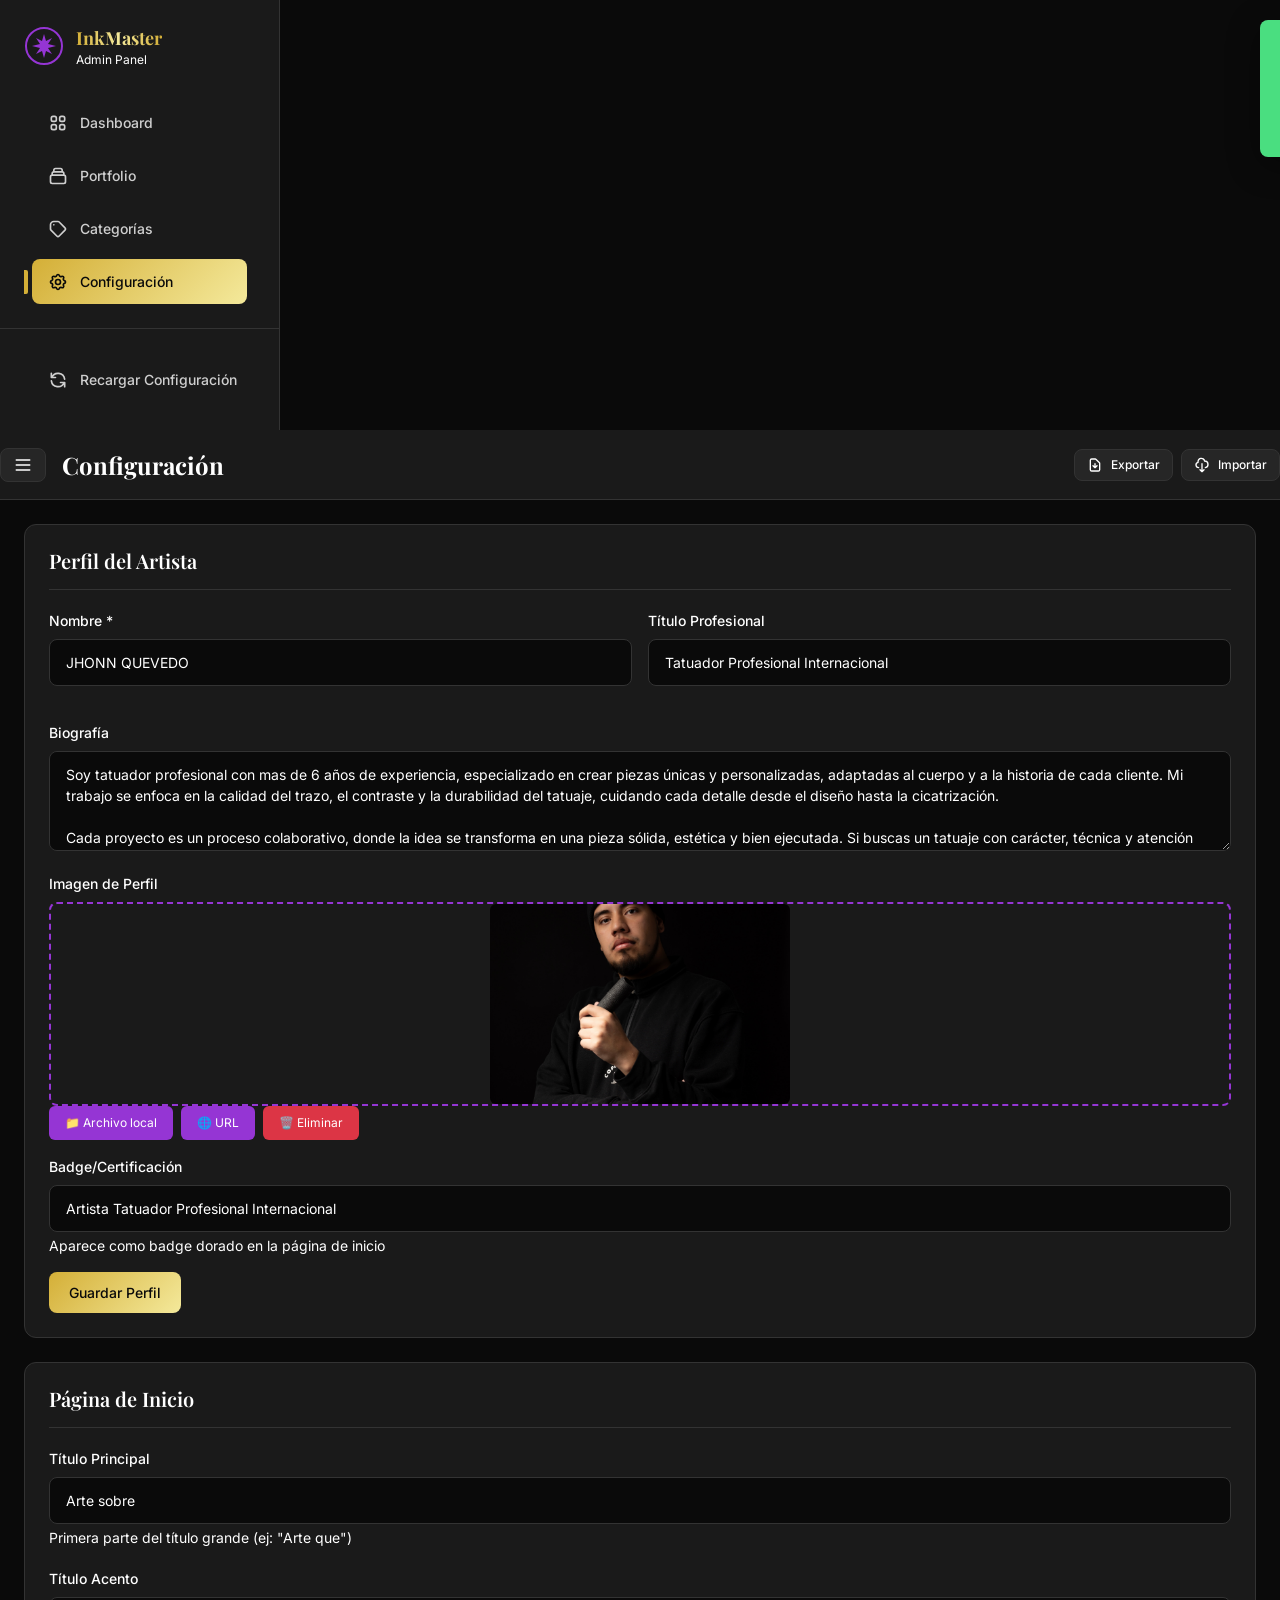
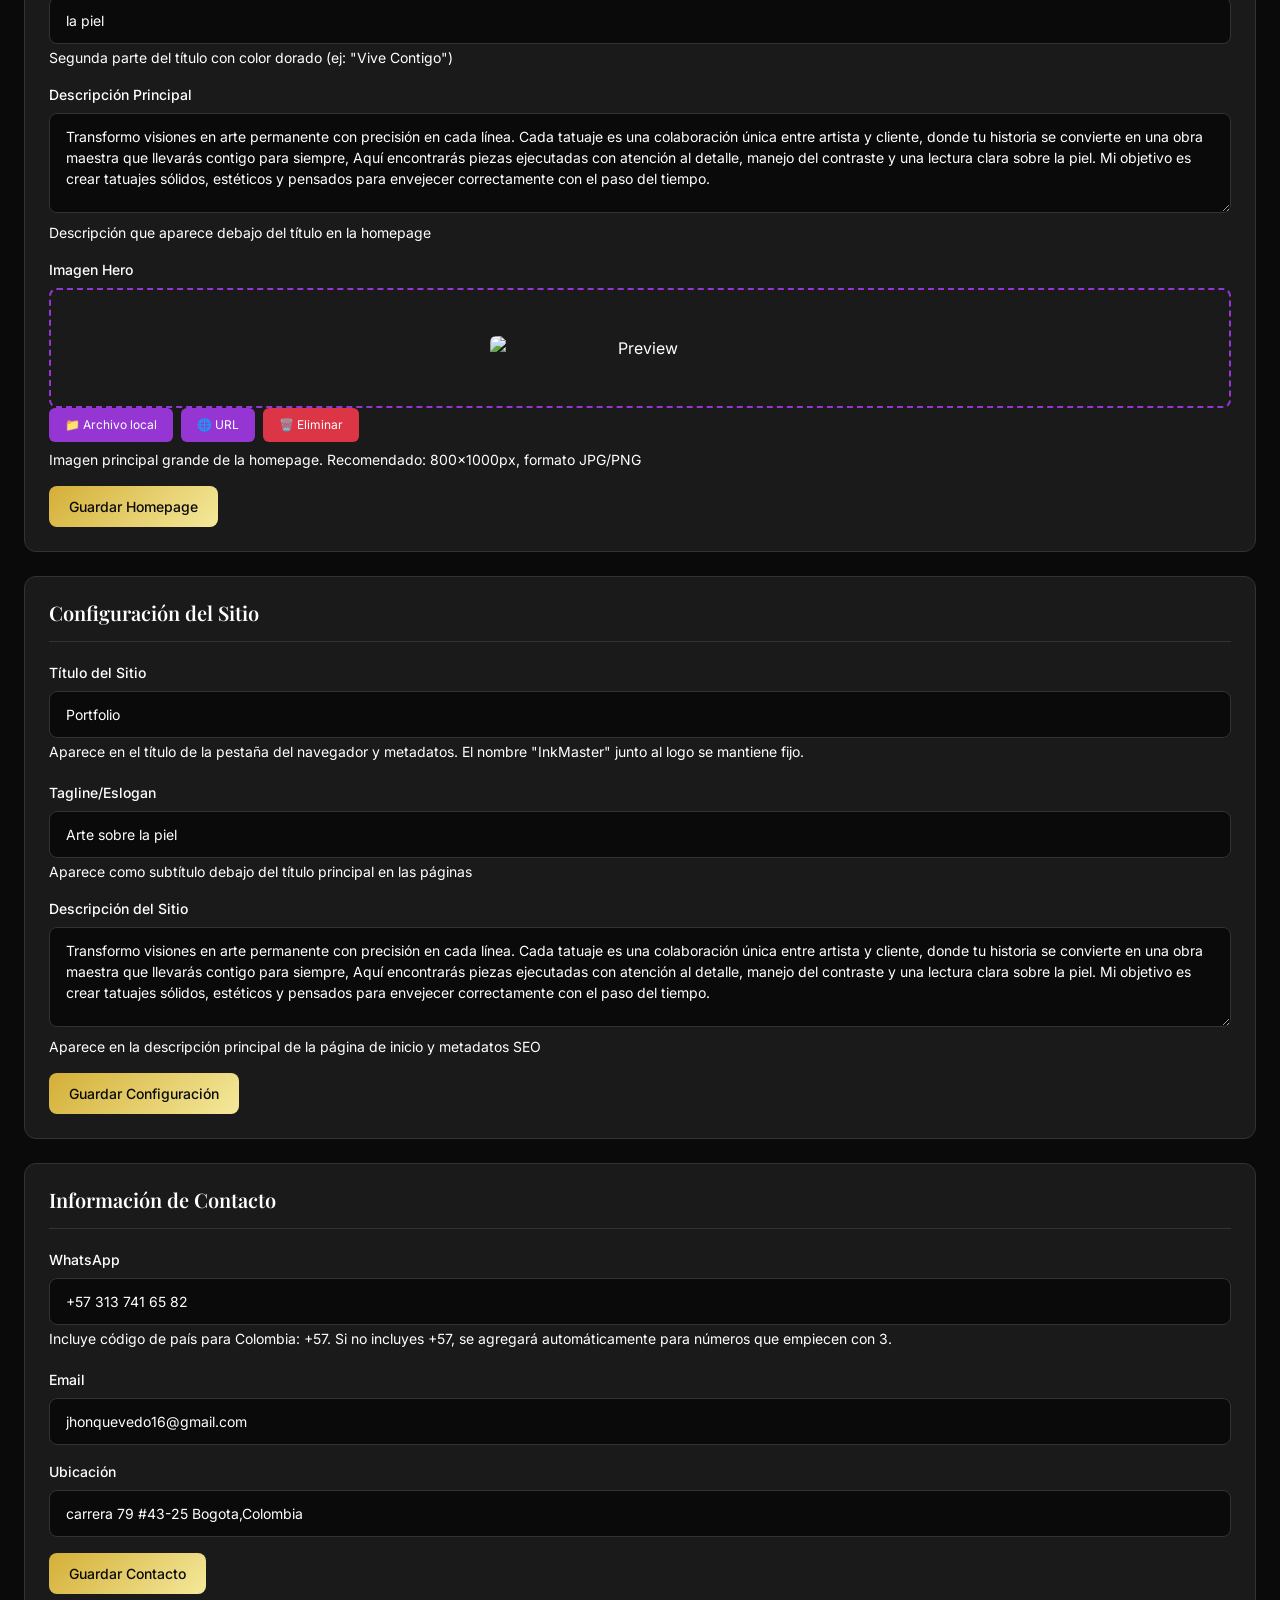
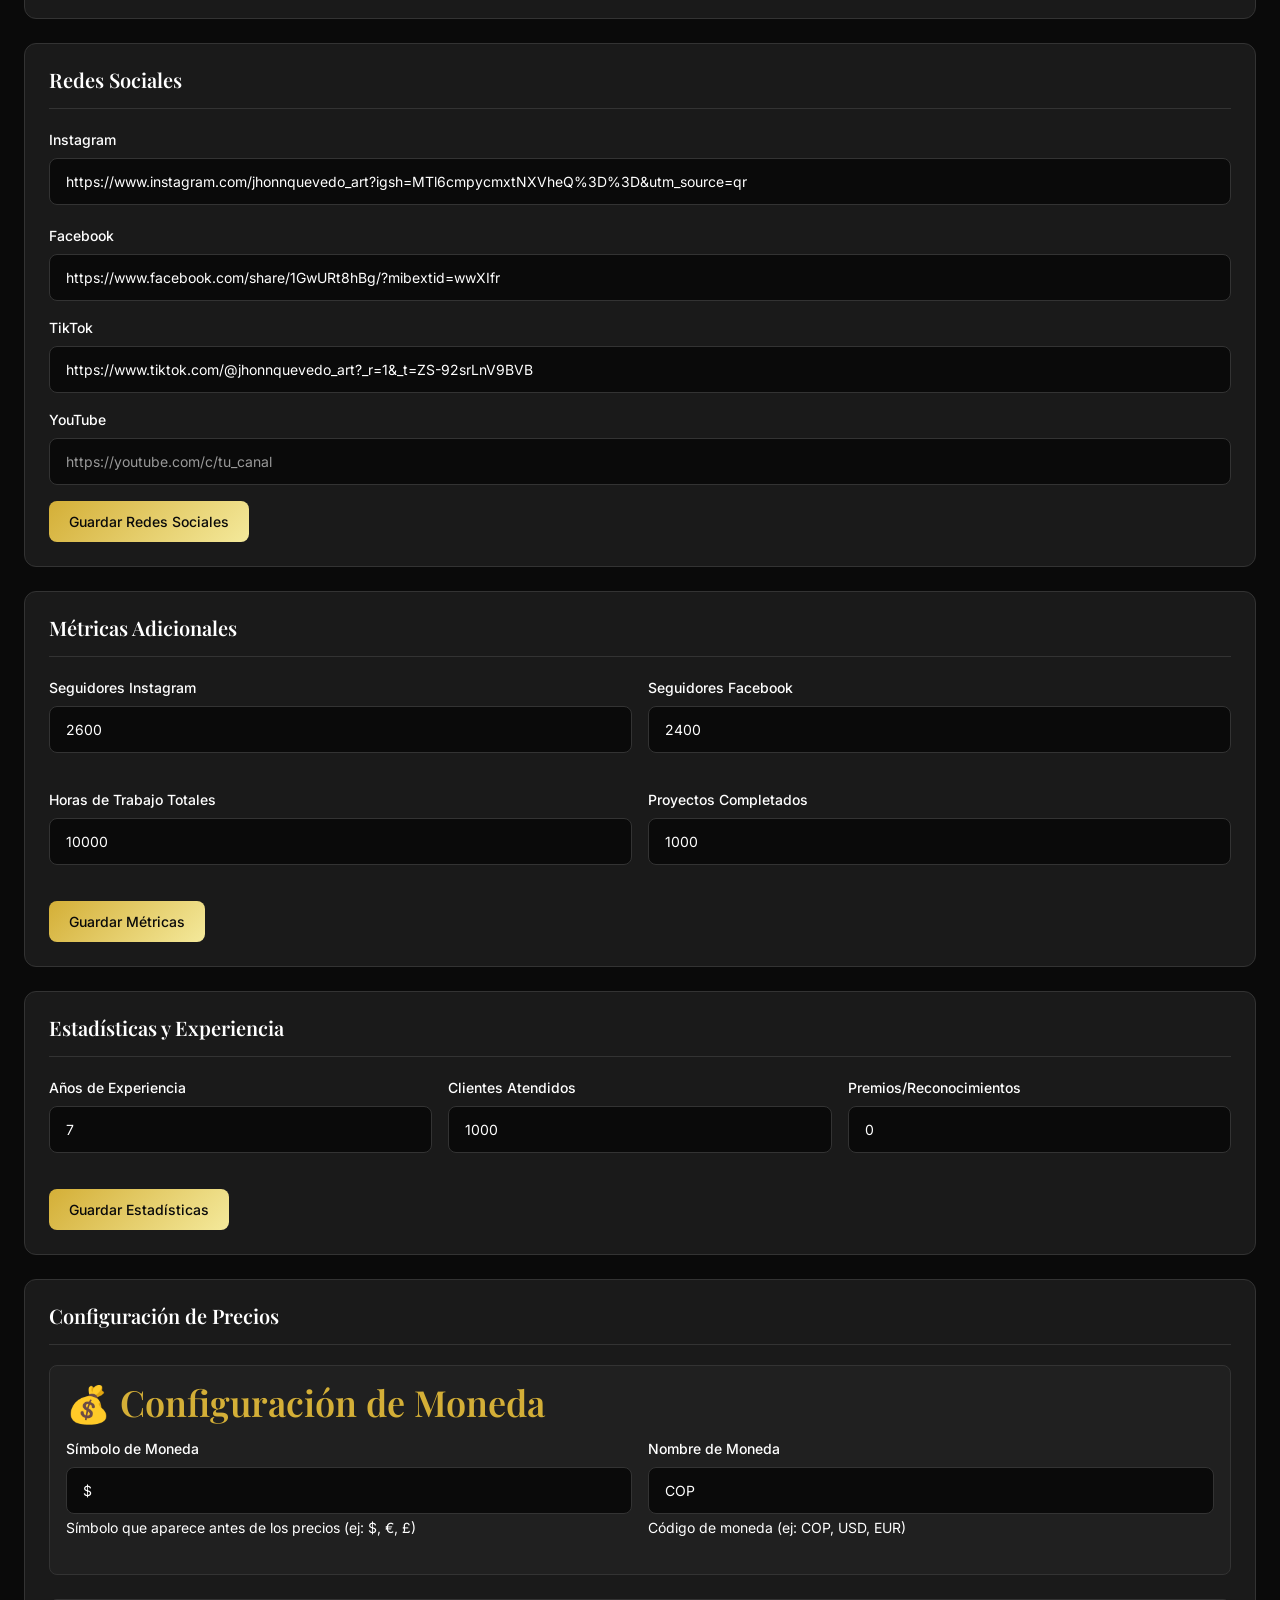
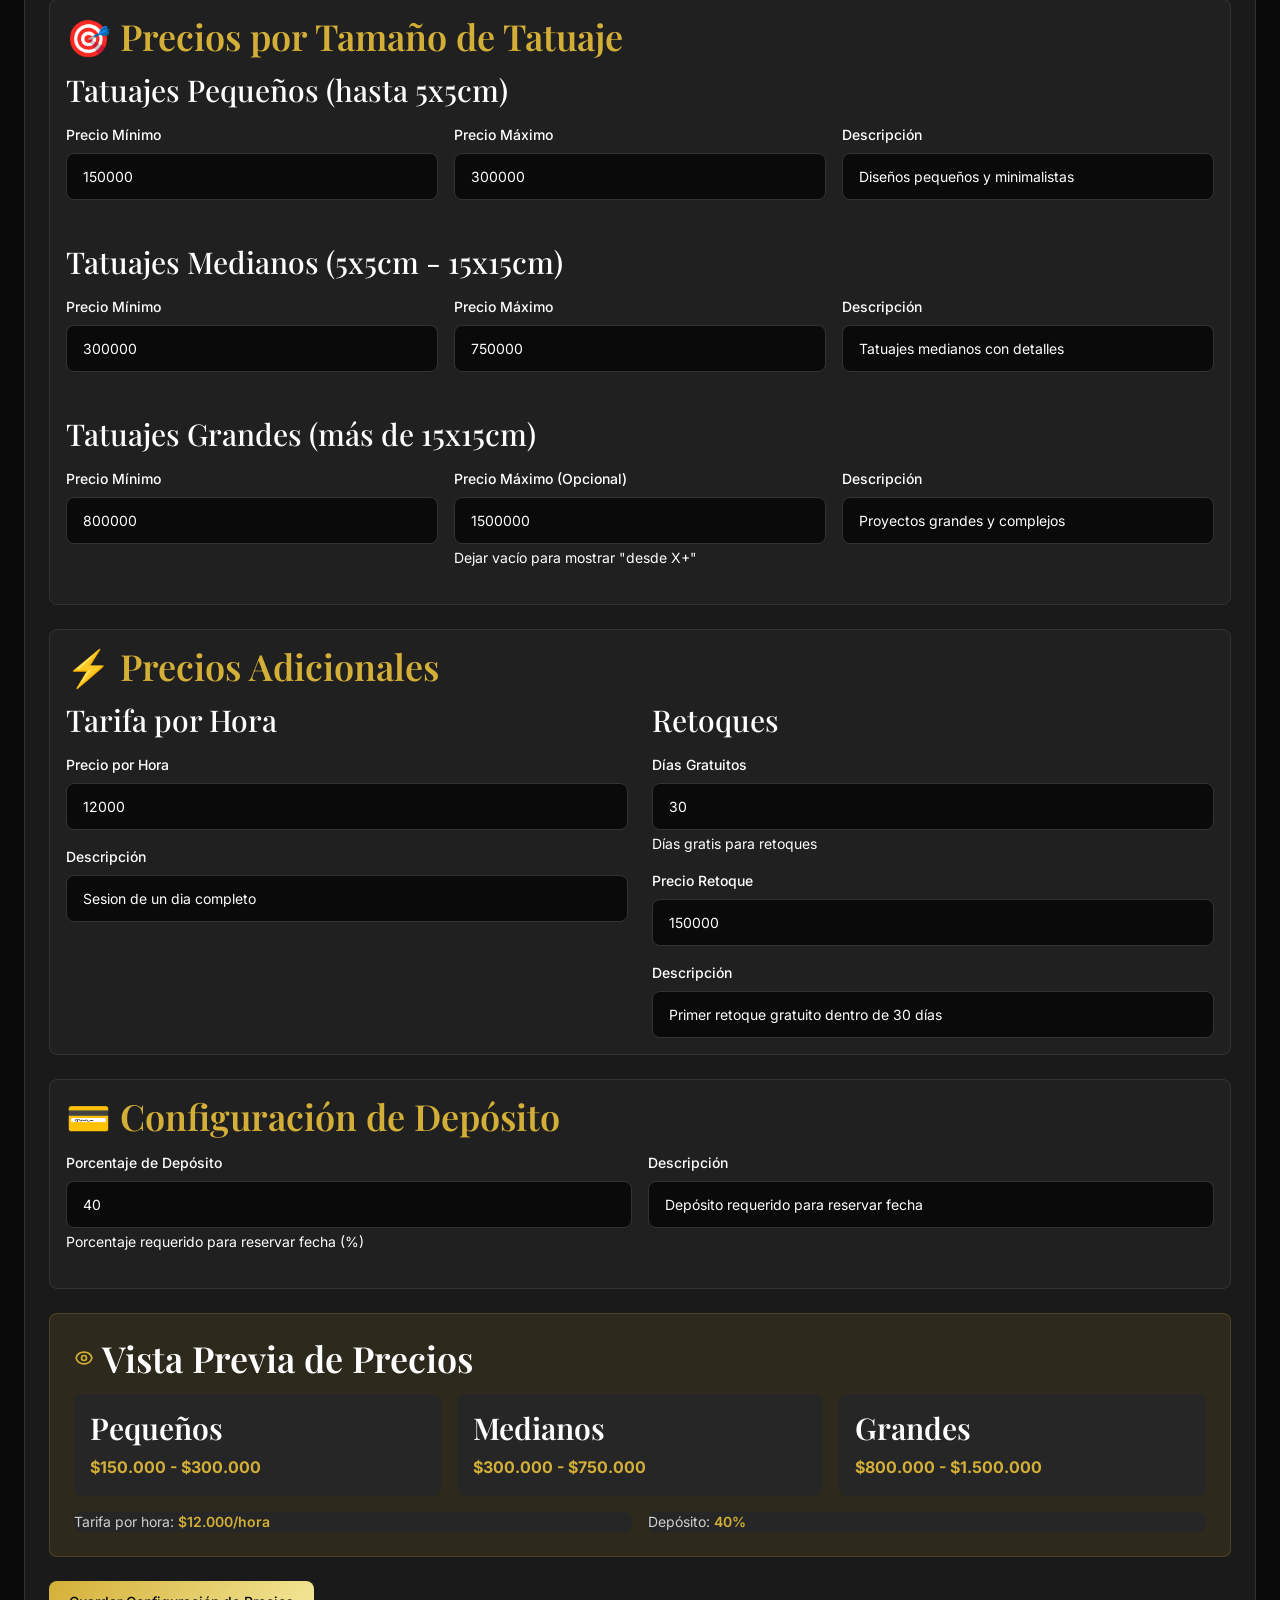
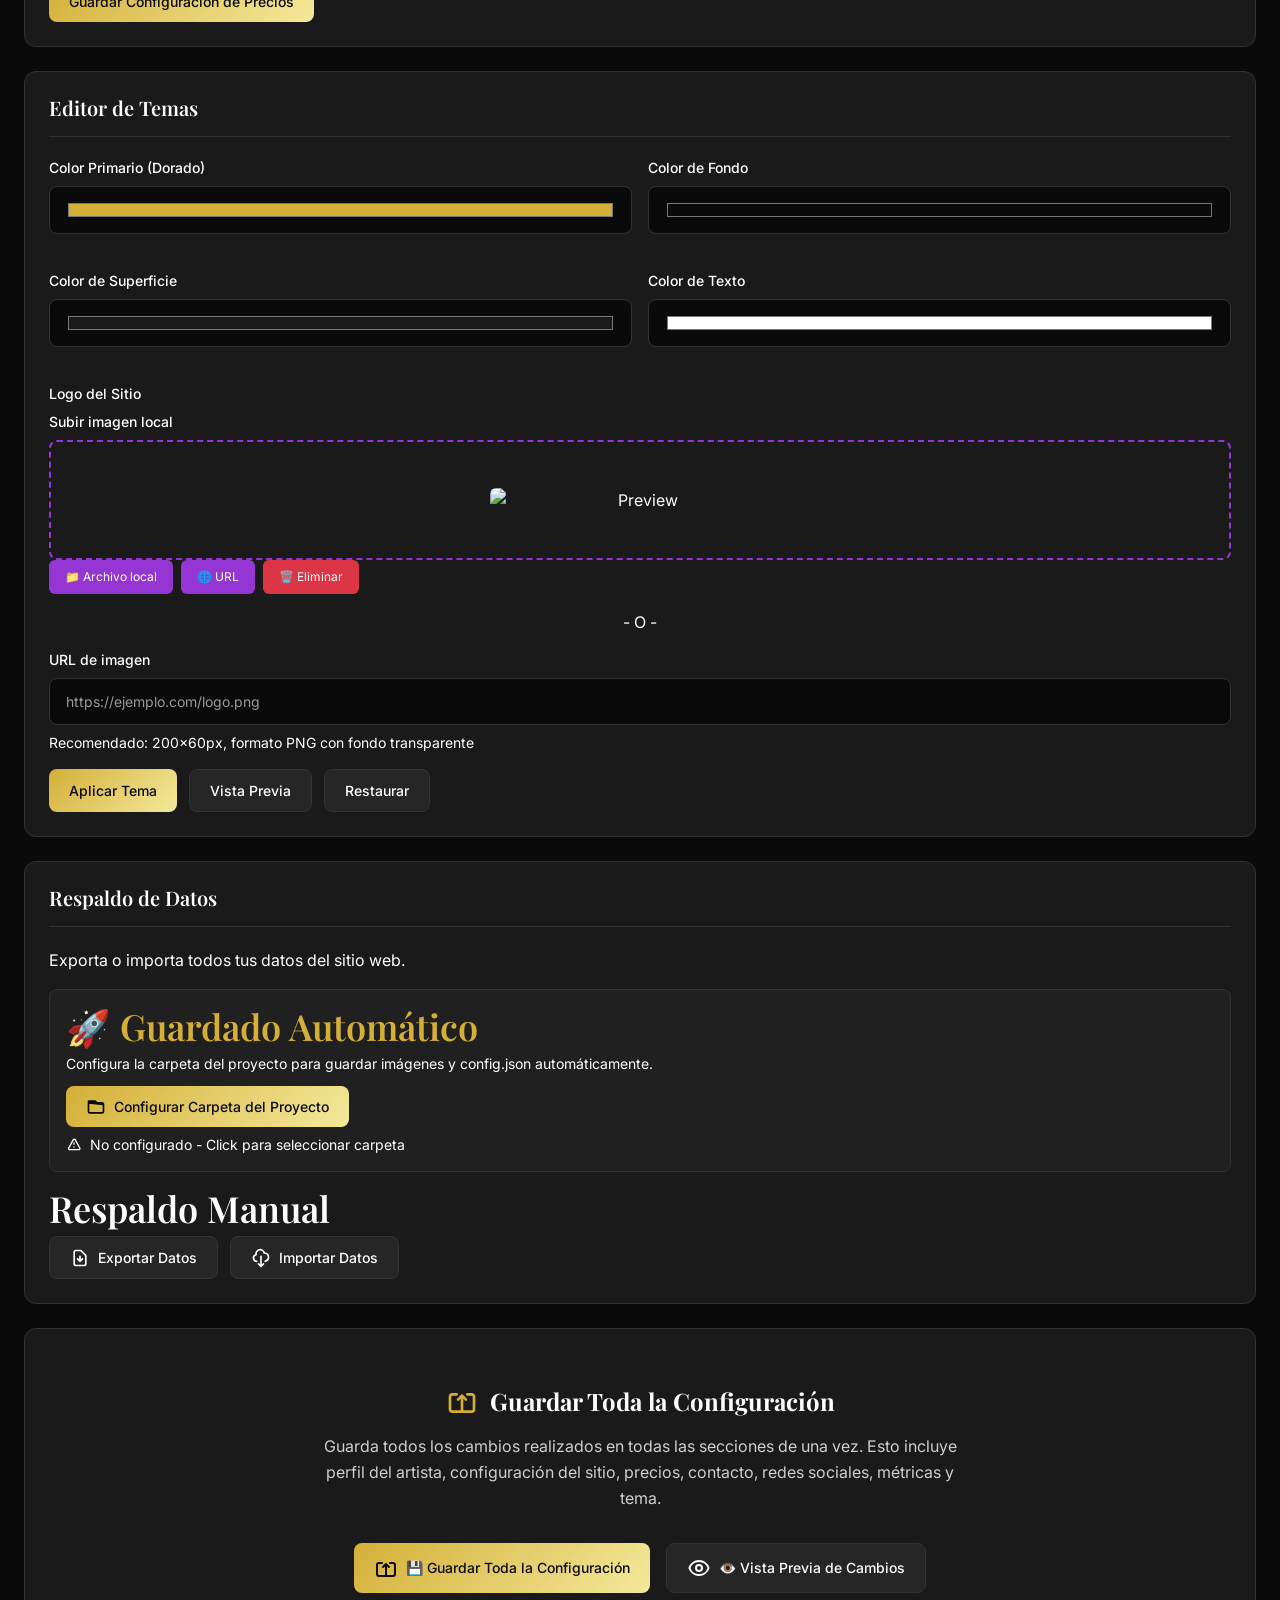
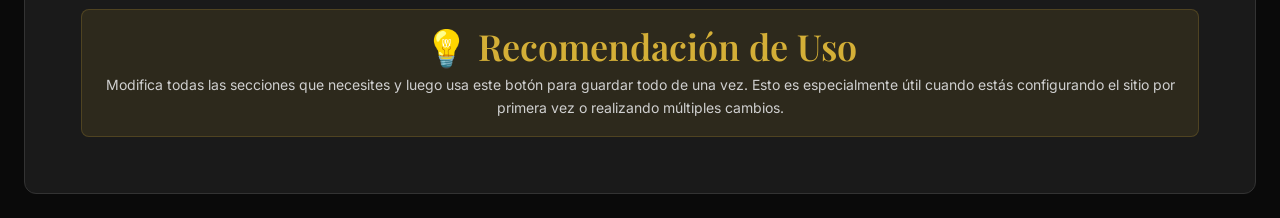
==== commit 50649a56: "se cargan imagenes" ====
--- a/admin/settings.html
+++ b/admin/settings.html
@@ -663,8 +663,8 @@
                     },
                     "categories": [
                         {
-                            "id": "realismo",
-                            "name": "Realismo",
+                            "id": "realismo-en-sombras",
+                            "name": "realismo-en-sombras",
                             "description": "Detalles fotográficos que capturan la esencia de retratos y escenas con precisión impresionante.",
                             "image": "imagenes/categories/realismo.png",
                             "tags": ["color", "detallado", "grande", "moderno"],
--- a/css/main.css
+++ b/css/main.css
@@ -577,13 +577,13 @@
   /* Card backgrounds and content separation */
   --color-secondary-dark: #0D0D0D;
   /* Deeper secondary shade */
-  /* Accent Colors - Premium Purple */
-  --color-accent: #740DB5;
-  /* Premium purple for navigation and focus moments */
-  --color-accent-light: #8B2AC0;
-  /* Lighter purple for hover states */
-  --color-accent-dark: #5A0A8F;
-  /* Darker purple for pressed states */
+  /* Accent Colors - Premium Gold */
+  --color-accent: #D4AF37;
+  /* Premium gold for navigation and focus moments */
+  --color-accent-light: #F4E99B;
+  /* Lighter gold for hover states */
+  --color-accent-dark: #B8860B;
+  /* Darker gold for pressed states */
   /* Background Colors */
   --color-background: #000000;
   /* Pure black background */
@@ -622,8 +622,8 @@
   /* Border Colors */
   --color-border: #333333;
   /* Default border color */
-  --color-border-accent: #740DB5;
-  /* Purple accent borders */
+  --color-border-accent: #D4AF37;
+  /* Gold accent borders */
   --color-border-light: #404040;
   /* Lighter border for subtle separation */
   /* Shadow Values */
@@ -631,7 +631,7 @@
   --shadow-md: 0 4px 20px rgba(0, 0, 0, 0.3);
   --shadow-lg: 0 8px 32px rgba(0, 0, 0, 0.4);
   --shadow-xl: 0 12px 48px rgba(0, 0, 0, 0.5);
-  --shadow-gold: 0 4px 20px rgba(116, 13, 181, 0.15);
+  --shadow-gold: 0 4px 20px rgba(212, 175, 55, 0.15);
   /* Transition Values */
   --transition-fast: 150ms ease-out;
   --transition-base: 300ms ease-out;
@@ -812,33 +812,33 @@
 
 .btn-primary{
   --tw-bg-opacity: 1;
-  background-color: rgb(116 13 181 / var(--tw-bg-opacity, 1));
+  background-color: rgb(212 175 55 / var(--tw-bg-opacity, 1));
   --tw-text-opacity: 1;
   color: rgb(13 13 13 / var(--tw-text-opacity, 1));
 }
 
 .btn-primary:hover{
   --tw-bg-opacity: 1;
-  background-color: rgb(139 42 192 / var(--tw-bg-opacity, 1));
+  background-color: rgb(244 233 155 / var(--tw-bg-opacity, 1));
 }
 
 .btn-primary:active{
   --tw-bg-opacity: 1;
-  background-color: rgb(90 10 143 / var(--tw-bg-opacity, 1));
+  background-color: rgb(184 134 11 / var(--tw-bg-opacity, 1));
 }
 
 .btn-outline{
   border-width: 1px;
   --tw-border-opacity: 1;
-  border-color: rgb(116 13 181 / var(--tw-border-opacity, 1));
+  border-color: rgb(212 175 55 / var(--tw-border-opacity, 1));
   background-color: transparent;
   --tw-text-opacity: 1;
-  color: rgb(116 13 181 / var(--tw-text-opacity, 1));
+  color: rgb(212 175 55 / var(--tw-text-opacity, 1));
 }
 
 .btn-outline:hover{
   --tw-bg-opacity: 1;
-  background-color: rgb(116 13 181 / var(--tw-bg-opacity, 1));
+  background-color: rgb(212 175 55 / var(--tw-bg-opacity, 1));
   --tw-text-opacity: 1;
   color: rgb(13 13 13 / var(--tw-text-opacity, 1));
 }
@@ -868,7 +868,7 @@
 .card-gold{
   border-width: 1px;
   --tw-border-opacity: 1;
-  border-color: rgb(116 13 181 / var(--tw-border-opacity, 1));
+  border-color: rgb(212 175 55 / var(--tw-border-opacity, 1));
   box-shadow: var(--shadow-gold);
 }
 
@@ -908,7 +908,7 @@
 
 .input:focus{
   --tw-border-opacity: 1;
-  border-color: rgb(116 13 181 / var(--tw-border-opacity, 1));
+  border-color: rgb(212 175 55 / var(--tw-border-opacity, 1));
   outline: 2px solid transparent;
   outline-offset: 2px;
 }
@@ -941,7 +941,7 @@
   transition-property: opacity;
   transition-timing-function: cubic-bezier(0.4, 0, 0.2, 1);
   transition-duration: 300ms;
-  box-shadow: 0 0 20px rgba(116, 13, 181, 0.4), 0 0 40px rgba(116, 13, 181, 0.2);
+  box-shadow: 0 0 20px rgba(212, 175, 55, 0.4), 0 0 40px rgba(212, 175, 55, 0.2);
 }
 
 .glow-gold:hover::after{
@@ -1016,12 +1016,12 @@
 
 .text-gradient-gold{
   background-image: linear-gradient(to right, var(--tw-gradient-stops));
-  --tw-gradient-from: #740DB5 var(--tw-gradient-from-position);
-  --tw-gradient-to: rgb(116 13 181 / 0) var(--tw-gradient-to-position);
+  --tw-gradient-from: #D4AF37 var(--tw-gradient-from-position);
+  --tw-gradient-to: rgb(212 175 55 / 0) var(--tw-gradient-to-position);
   --tw-gradient-stops: var(--tw-gradient-from), var(--tw-gradient-to);
-  --tw-gradient-to: rgb(139 42 192 / 0)  var(--tw-gradient-to-position);
-  --tw-gradient-stops: var(--tw-gradient-from), #8B2AC0 var(--tw-gradient-via-position), var(--tw-gradient-to);
-  --tw-gradient-to: #740DB5 var(--tw-gradient-to-position);
+  --tw-gradient-to: rgb(244 233 155 / 0)  var(--tw-gradient-to-position);
+  --tw-gradient-stops: var(--tw-gradient-from), #F4E99B var(--tw-gradient-via-position), var(--tw-gradient-to);
+  --tw-gradient-to: #D4AF37 var(--tw-gradient-to-position);
   -webkit-background-clip: text;
           background-clip: text;
   color: transparent;
@@ -1035,8 +1035,8 @@
   --tw-gradient-from: transparent var(--tw-gradient-from-position);
   --tw-gradient-to: rgb(0 0 0 / 0) var(--tw-gradient-to-position);
   --tw-gradient-stops: var(--tw-gradient-from), var(--tw-gradient-to);
-  --tw-gradient-to: rgb(116 13 181 / 0)  var(--tw-gradient-to-position);
-  --tw-gradient-stops: var(--tw-gradient-from), #740DB5 var(--tw-gradient-via-position), var(--tw-gradient-to);
+  --tw-gradient-to: rgb(212 175 55 / 0)  var(--tw-gradient-to-position);
+  --tw-gradient-stops: var(--tw-gradient-from), #D4AF37 var(--tw-gradient-via-position), var(--tw-gradient-to);
   --tw-gradient-to: transparent var(--tw-gradient-to-position);
 }
 
@@ -1057,10 +1057,10 @@
 
 .badge-gold{
   border-width: 1px;
-  border-color: rgb(116 13 181 / 0.2);
-  background-color: rgb(116 13 181 / 0.1);
+  border-color: rgb(212 175 55 / 0.2);
+  background-color: rgb(212 175 55 / 0.1);
   --tw-text-opacity: 1;
-  color: rgb(116 13 181 / var(--tw-text-opacity, 1));
+  color: rgb(212 175 55 / var(--tw-text-opacity, 1));
 }
 
 /* Badge posicionamiento específico - Fix para evitar solapamiento con header */
@@ -1834,15 +1834,15 @@
 
 .border-accent{
   --tw-border-opacity: 1;
-  border-color: rgb(116 13 181 / var(--tw-border-opacity, 1));
+  border-color: rgb(212 175 55 / var(--tw-border-opacity, 1));
 }
 
 .border-accent\/20{
-  border-color: rgb(116 13 181 / 0.2);
+  border-color: rgb(212 175 55 / 0.2);
 }
 
 .border-accent\/30{
-  border-color: rgb(116 13 181 / 0.3);
+  border-color: rgb(212 175 55 / 0.3);
 }
 
 .border-border{
@@ -1852,7 +1852,7 @@
 
 .border-border-accent{
   --tw-border-opacity: 1;
-  border-color: rgb(116 13 181 / var(--tw-border-opacity, 1));
+  border-color: rgb(212 175 55 / var(--tw-border-opacity, 1));
 }
 
 .border-primary{
@@ -1866,15 +1866,15 @@
 
 .bg-accent{
   --tw-bg-opacity: 1;
-  background-color: rgb(116 13 181 / var(--tw-bg-opacity, 1));
+  background-color: rgb(212 175 55 / var(--tw-bg-opacity, 1));
 }
 
 .bg-accent\/10{
-  background-color: rgb(116 13 181 / 0.1);
+  background-color: rgb(212 175 55 / 0.1);
 }
 
 .bg-accent\/20{
-  background-color: rgb(116 13 181 / 0.2);
+  background-color: rgb(212 175 55 / 0.2);
 }
 
 .bg-background{
@@ -1934,20 +1934,20 @@
 }
 
 .from-accent{
-  --tw-gradient-from: #740DB5 var(--tw-gradient-from-position);
-  --tw-gradient-to: rgb(116 13 181 / 0) var(--tw-gradient-to-position);
+  --tw-gradient-from: #D4AF37 var(--tw-gradient-from-position);
+  --tw-gradient-to: rgb(212 175 55 / 0) var(--tw-gradient-to-position);
   --tw-gradient-stops: var(--tw-gradient-from), var(--tw-gradient-to);
 }
 
 .from-accent\/20{
-  --tw-gradient-from: rgb(116 13 181 / 0.2) var(--tw-gradient-from-position);
-  --tw-gradient-to: rgb(116 13 181 / 0) var(--tw-gradient-to-position);
+  --tw-gradient-from: rgb(212 175 55 / 0.2) var(--tw-gradient-from-position);
+  --tw-gradient-to: rgb(212 175 55 / 0) var(--tw-gradient-to-position);
   --tw-gradient-stops: var(--tw-gradient-from), var(--tw-gradient-to);
 }
 
 .from-accent\/30{
-  --tw-gradient-from: rgb(116 13 181 / 0.3) var(--tw-gradient-from-position);
-  --tw-gradient-to: rgb(116 13 181 / 0) var(--tw-gradient-to-position);
+  --tw-gradient-from: rgb(212 175 55 / 0.3) var(--tw-gradient-from-position);
+  --tw-gradient-to: rgb(212 175 55 / 0) var(--tw-gradient-to-position);
   --tw-gradient-stops: var(--tw-gradient-from), var(--tw-gradient-to);
 }
 
@@ -1980,7 +1980,7 @@
 }
 
 .to-accent-light{
-  --tw-gradient-to: #8B2AC0 var(--tw-gradient-to-position);
+  --tw-gradient-to: #F4E99B var(--tw-gradient-to-position);
 }
 
 .to-background{
@@ -2215,7 +2215,7 @@
 
 .text-accent{
   --tw-text-opacity: 1;
-  color: rgb(116 13 181 / var(--tw-text-opacity, 1));
+  color: rgb(212 175 55 / var(--tw-text-opacity, 1));
 }
 
 .text-error{
@@ -2284,7 +2284,7 @@
 }
 
 .shadow-gold-lg{
-  --tw-shadow: 0 8px 32px rgba(116, 13, 181, 0.25);
+  --tw-shadow: 0 8px 32px rgba(212, 175, 55, 0.25);
   --tw-shadow-colored: 0 8px 32px var(--tw-shadow-color);
   box-shadow: var(--tw-ring-offset-shadow, 0 0 #0000), var(--tw-ring-shadow, 0 0 #0000), var(--tw-shadow);
 }
@@ -2448,20 +2448,20 @@
 
 .hover\:border-accent:hover{
   --tw-border-opacity: 1;
-  border-color: rgb(116 13 181 / var(--tw-border-opacity, 1));
+  border-color: rgb(212 175 55 / var(--tw-border-opacity, 1));
 }
 
 .hover\:border-accent\/30:hover{
-  border-color: rgb(116 13 181 / 0.3);
+  border-color: rgb(212 175 55 / 0.3);
 }
 
 .hover\:bg-accent:hover{
   --tw-bg-opacity: 1;
-  background-color: rgb(116 13 181 / var(--tw-bg-opacity, 1));
+  background-color: rgb(212 175 55 / var(--tw-bg-opacity, 1));
 }
 
 .hover\:bg-accent\/10:hover{
-  background-color: rgb(116 13 181 / 0.1);
+  background-color: rgb(212 175 55 / 0.1);
 }
 
 .hover\:bg-surface:hover{
@@ -2476,12 +2476,12 @@
 
 .hover\:text-accent:hover{
   --tw-text-opacity: 1;
-  color: rgb(116 13 181 / var(--tw-text-opacity, 1));
+  color: rgb(212 175 55 / var(--tw-text-opacity, 1));
 }
 
 .hover\:text-accent-light:hover{
   --tw-text-opacity: 1;
-  color: rgb(139 42 192 / var(--tw-text-opacity, 1));
+  color: rgb(244 233 155 / var(--tw-text-opacity, 1));
 }
 
 .hover\:text-primary:hover{
@@ -2497,7 +2497,7 @@
 
 .focus\:ring-accent:focus{
   --tw-ring-opacity: 1;
-  --tw-ring-color: rgb(116 13 181 / var(--tw-ring-opacity, 1));
+  --tw-ring-color: rgb(212 175 55 / var(--tw-ring-opacity, 1));
 }
 
 .group:hover .group-hover\:translate-x-1{
@@ -2524,7 +2524,7 @@
 
 .group:hover .group-hover\:border-accent{
   --tw-border-opacity: 1;
-  border-color: rgb(116 13 181 / var(--tw-border-opacity, 1));
+  border-color: rgb(212 175 55 / var(--tw-border-opacity, 1));
 }
 
 .group:hover .group-hover\:opacity-100{
@@ -2548,11 +2548,11 @@
 
 .peer:checked ~ .peer-checked\:border-accent{
   --tw-border-opacity: 1;
-  border-color: rgb(116 13 181 / var(--tw-border-opacity, 1));
+  border-color: rgb(212 175 55 / var(--tw-border-opacity, 1));
 }
 
 .peer:checked ~ .peer-checked\:bg-accent\/10{
-  background-color: rgb(116 13 181 / 0.1);
+  background-color: rgb(212 175 55 / 0.1);
 }
 
 @media (min-width: 640px){
--- a/admin/css/admin.css
+++ b/admin/css/admin.css
@@ -6,9 +6,9 @@
 /* ===== VARIABLES GLOBALES ===== */
 :root {
     /* Admin specific colors */
-    --admin-primary: #740DB5;
-    --admin-primary-light: #8B2AC0;
-    --admin-primary-dark: #5A0A8F;
+    --admin-primary: #D4AF37;
+    --admin-primary-light: #F4E99B;
+    --admin-primary-dark: #B8860B;
     --admin-background: #0D0D0D;
     --admin-surface: #1A1A1A;
     --admin-surface-light: #262626;
